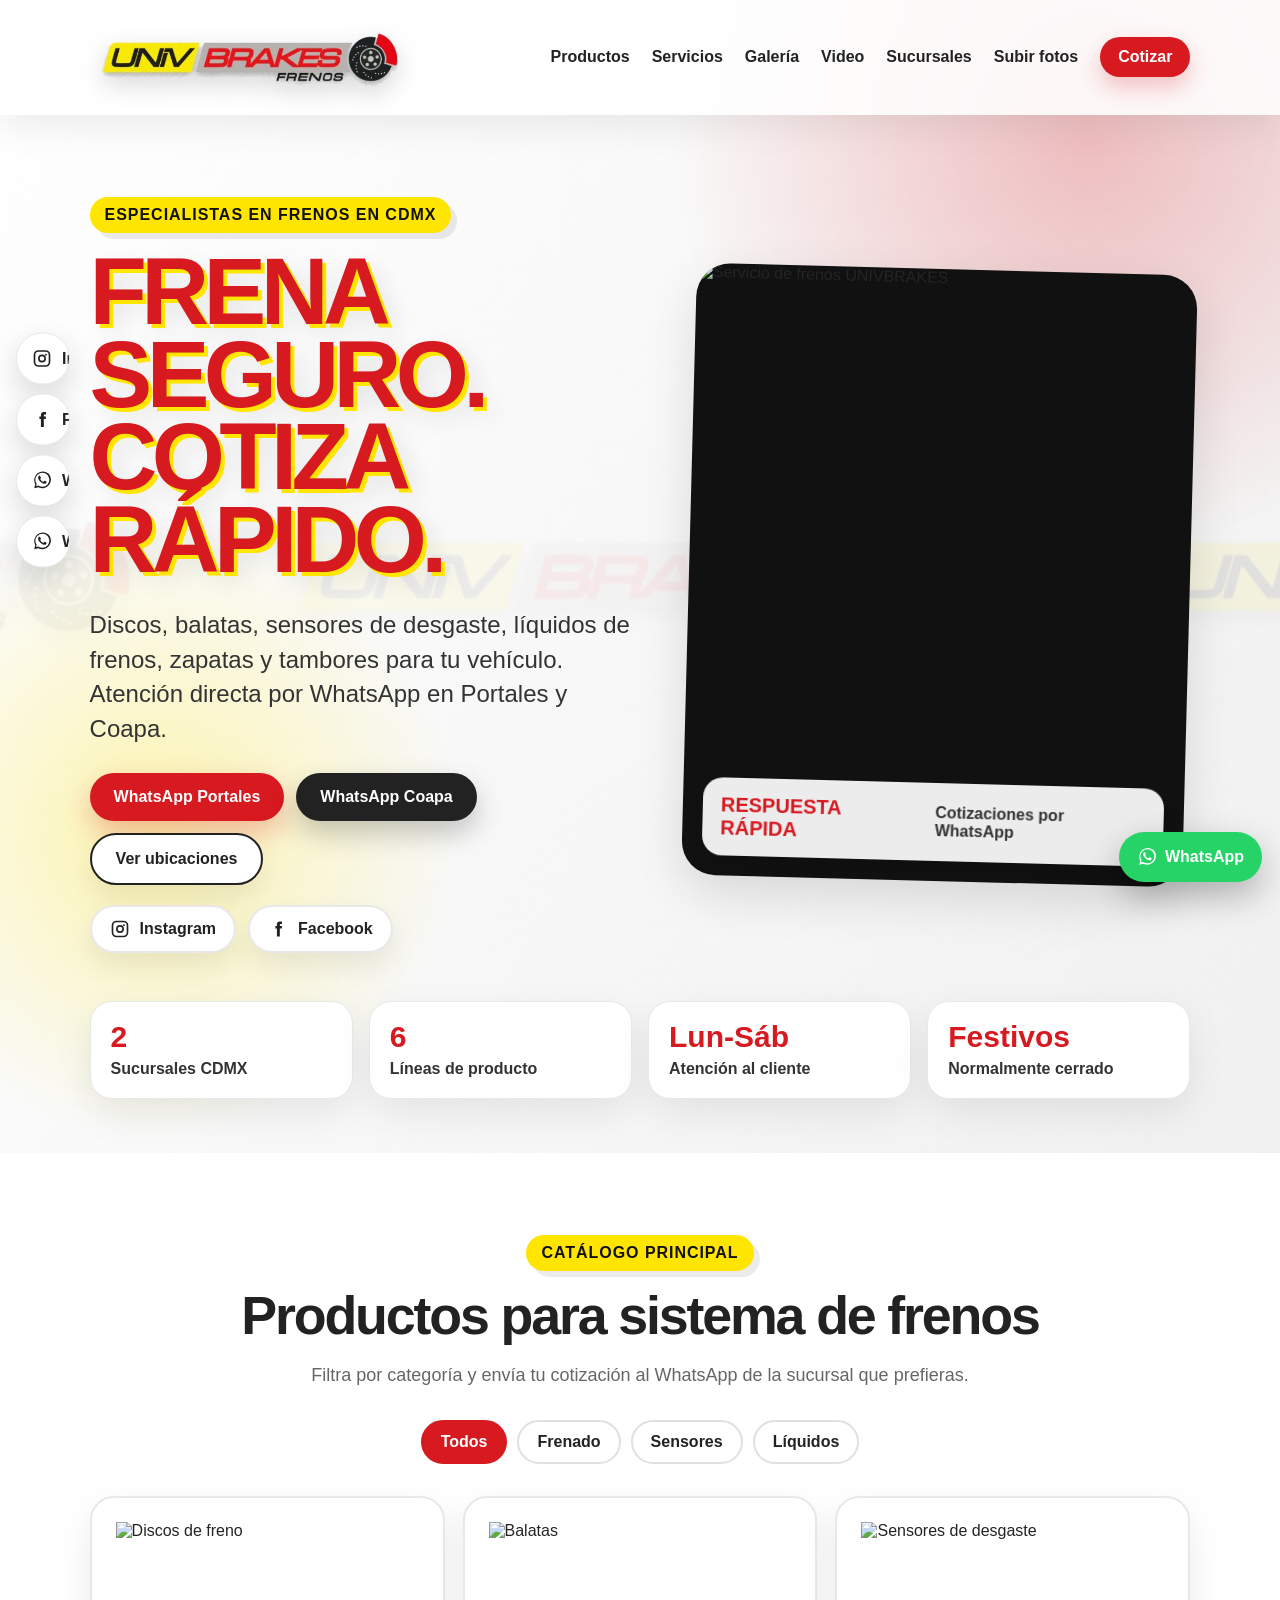
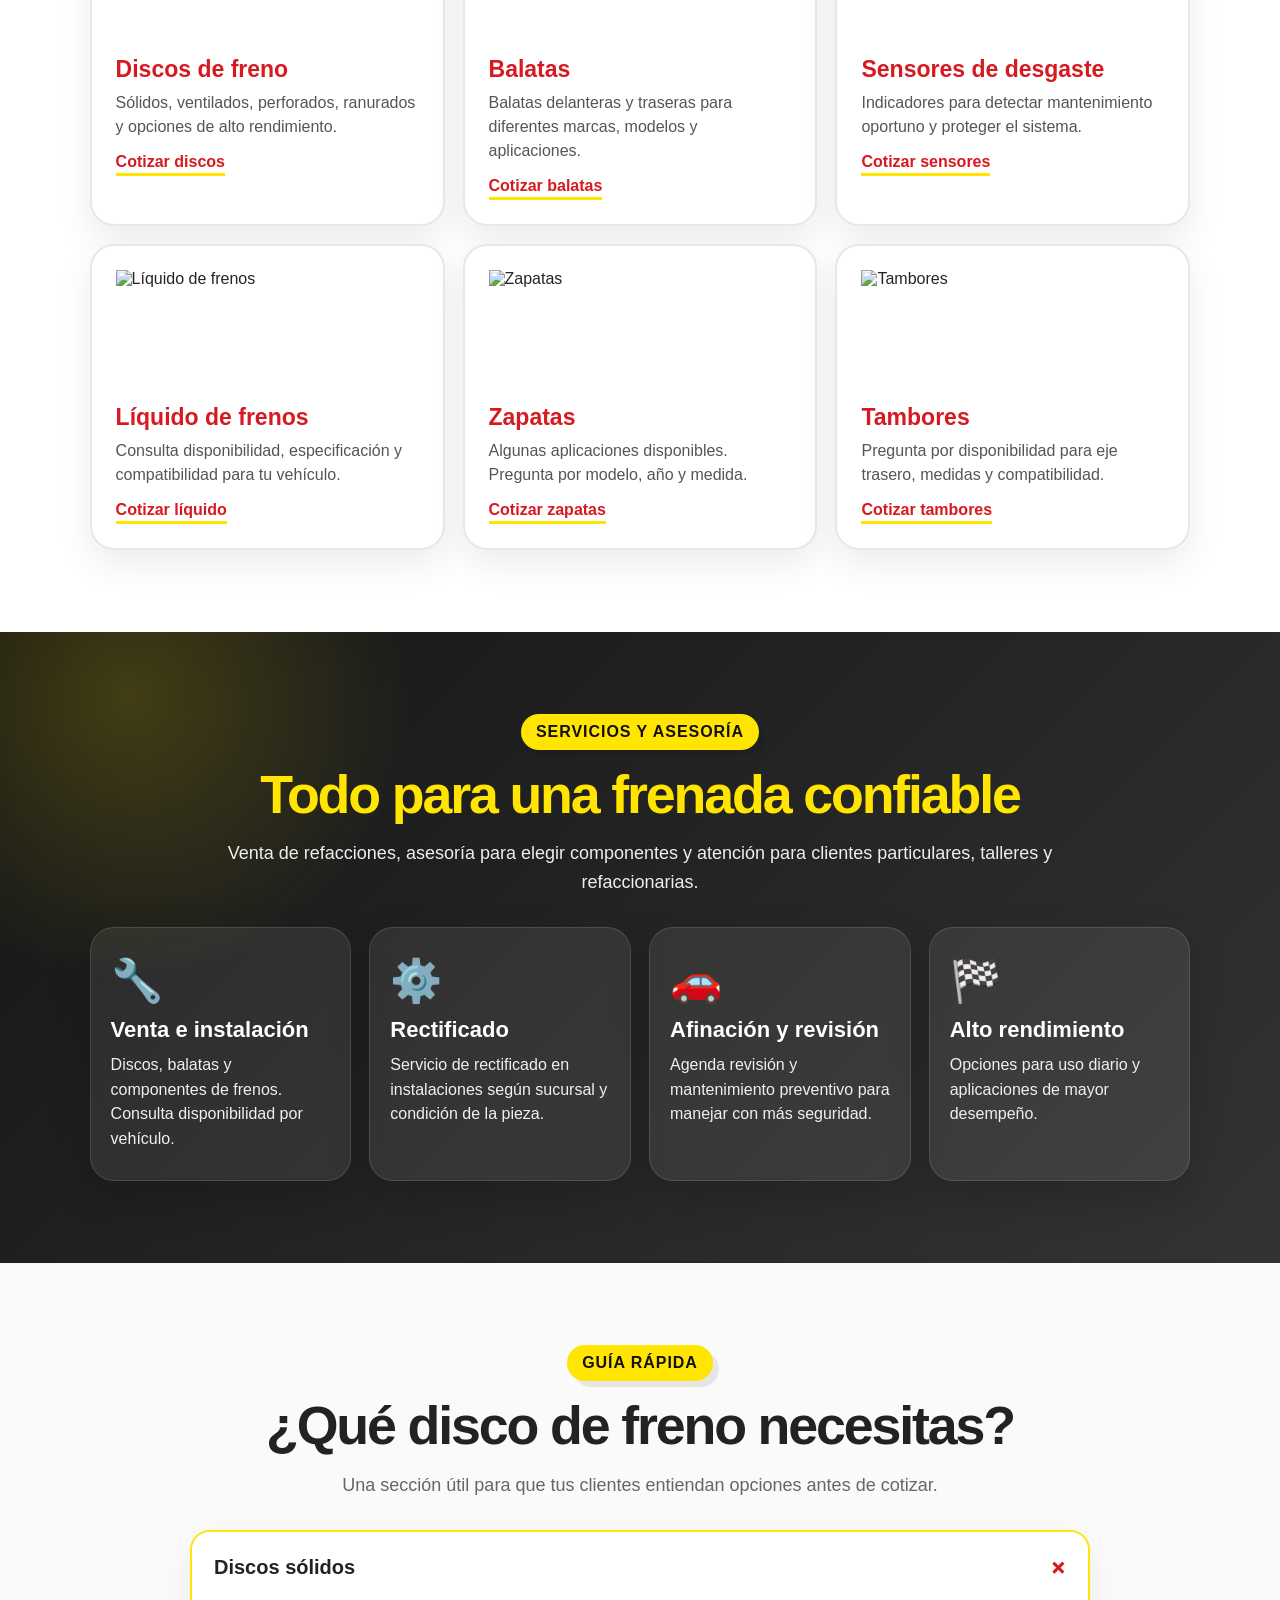
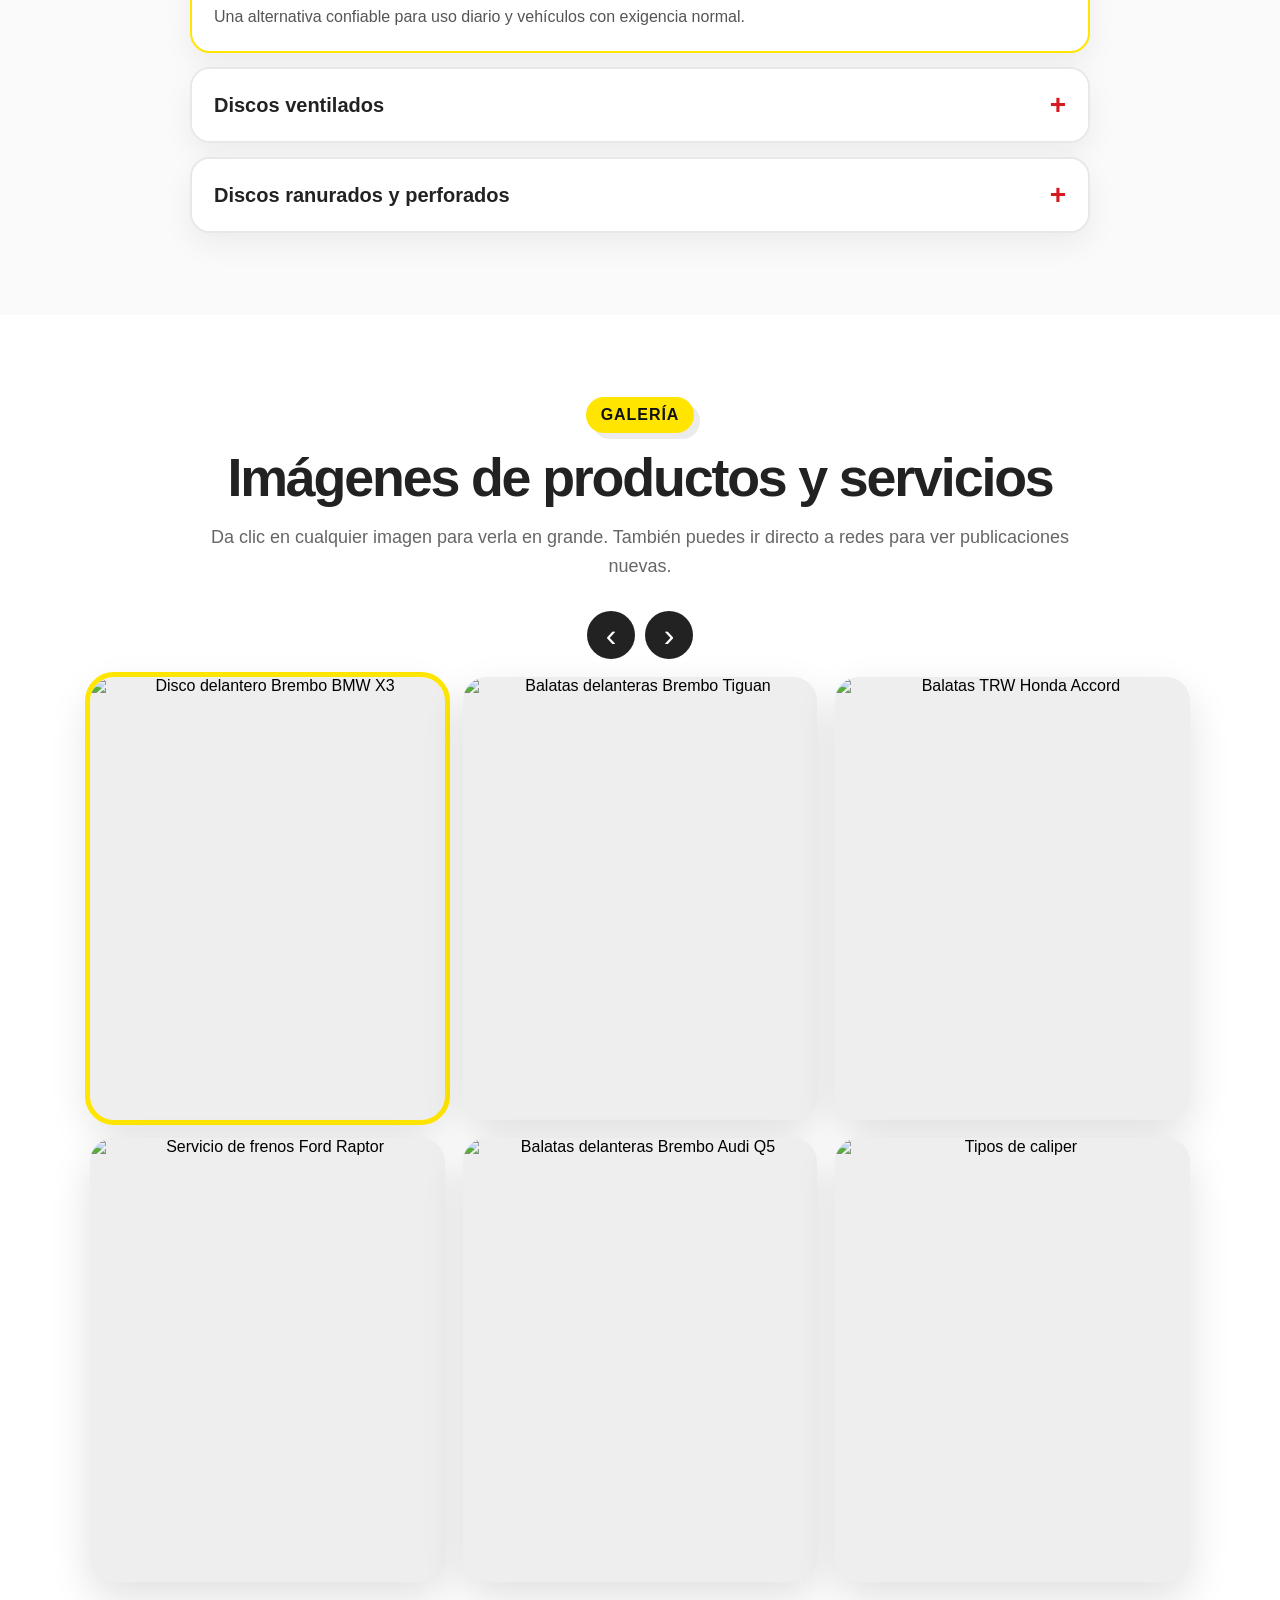
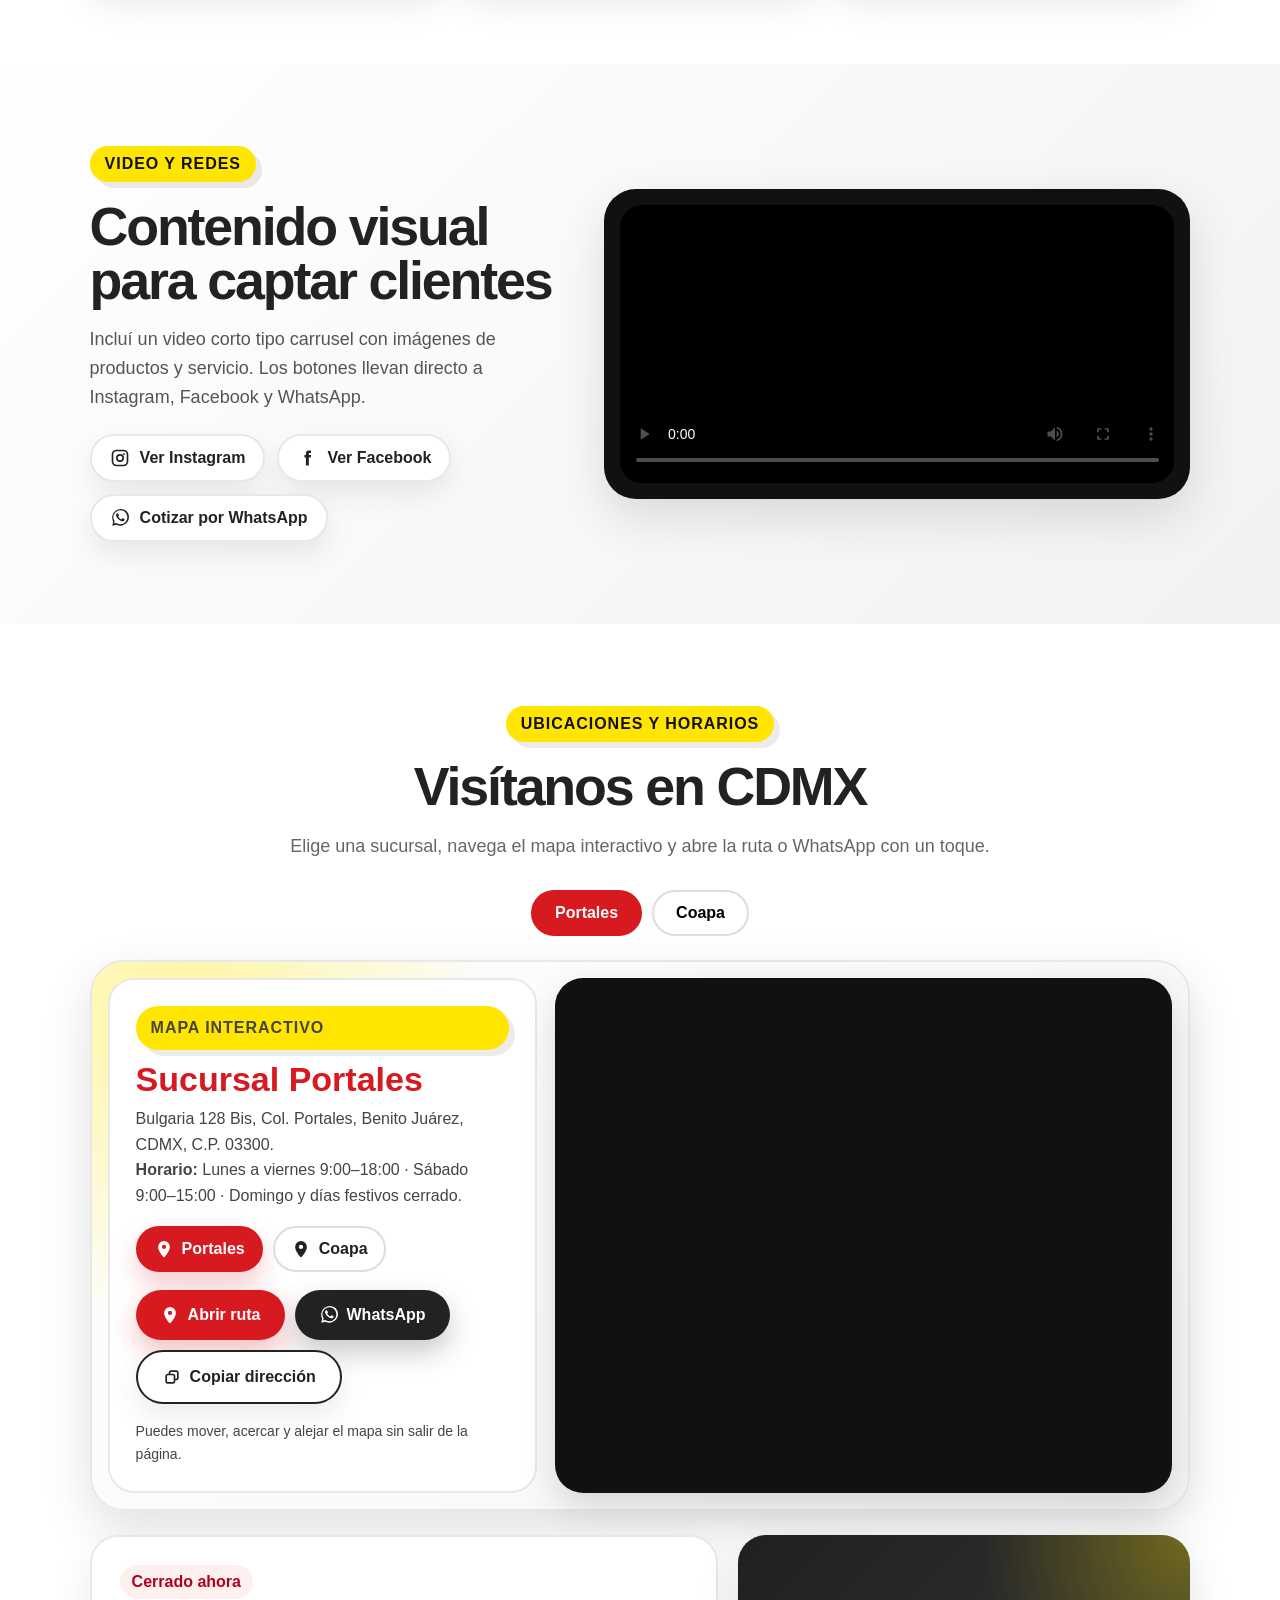
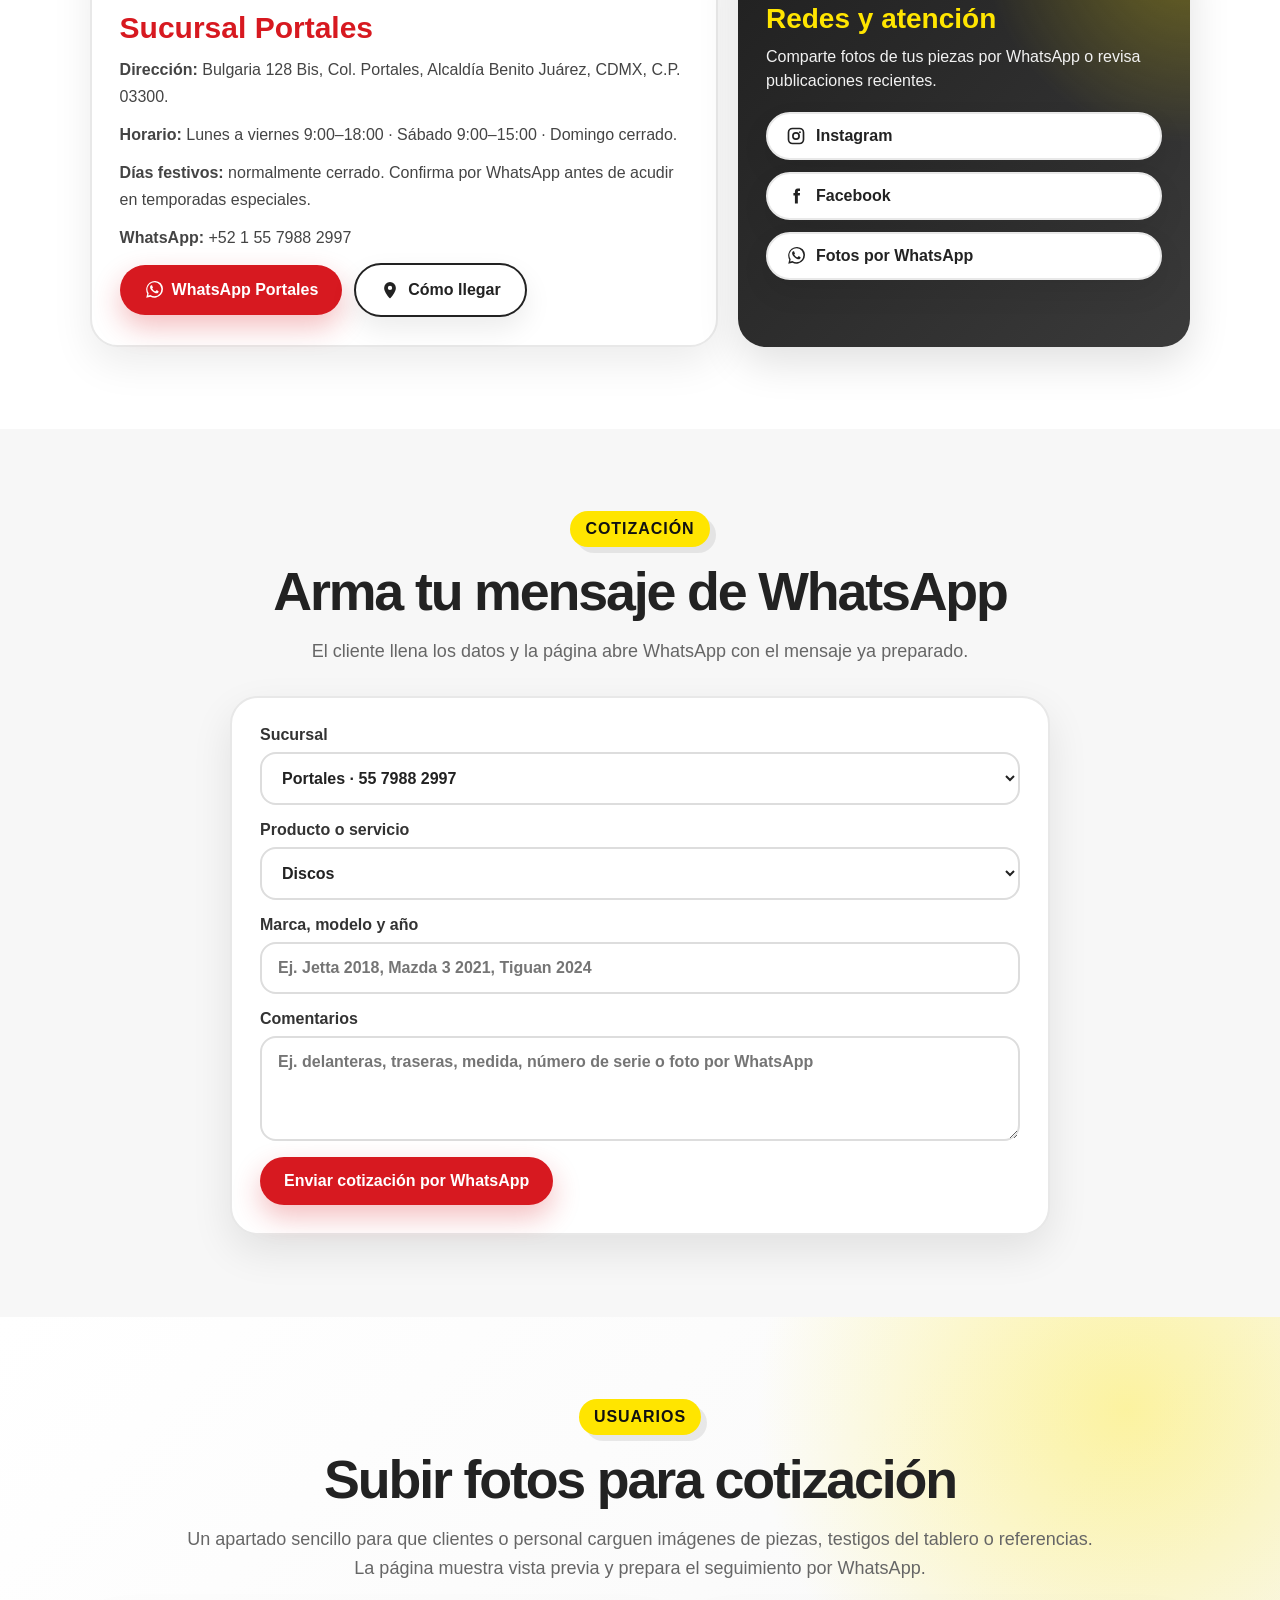
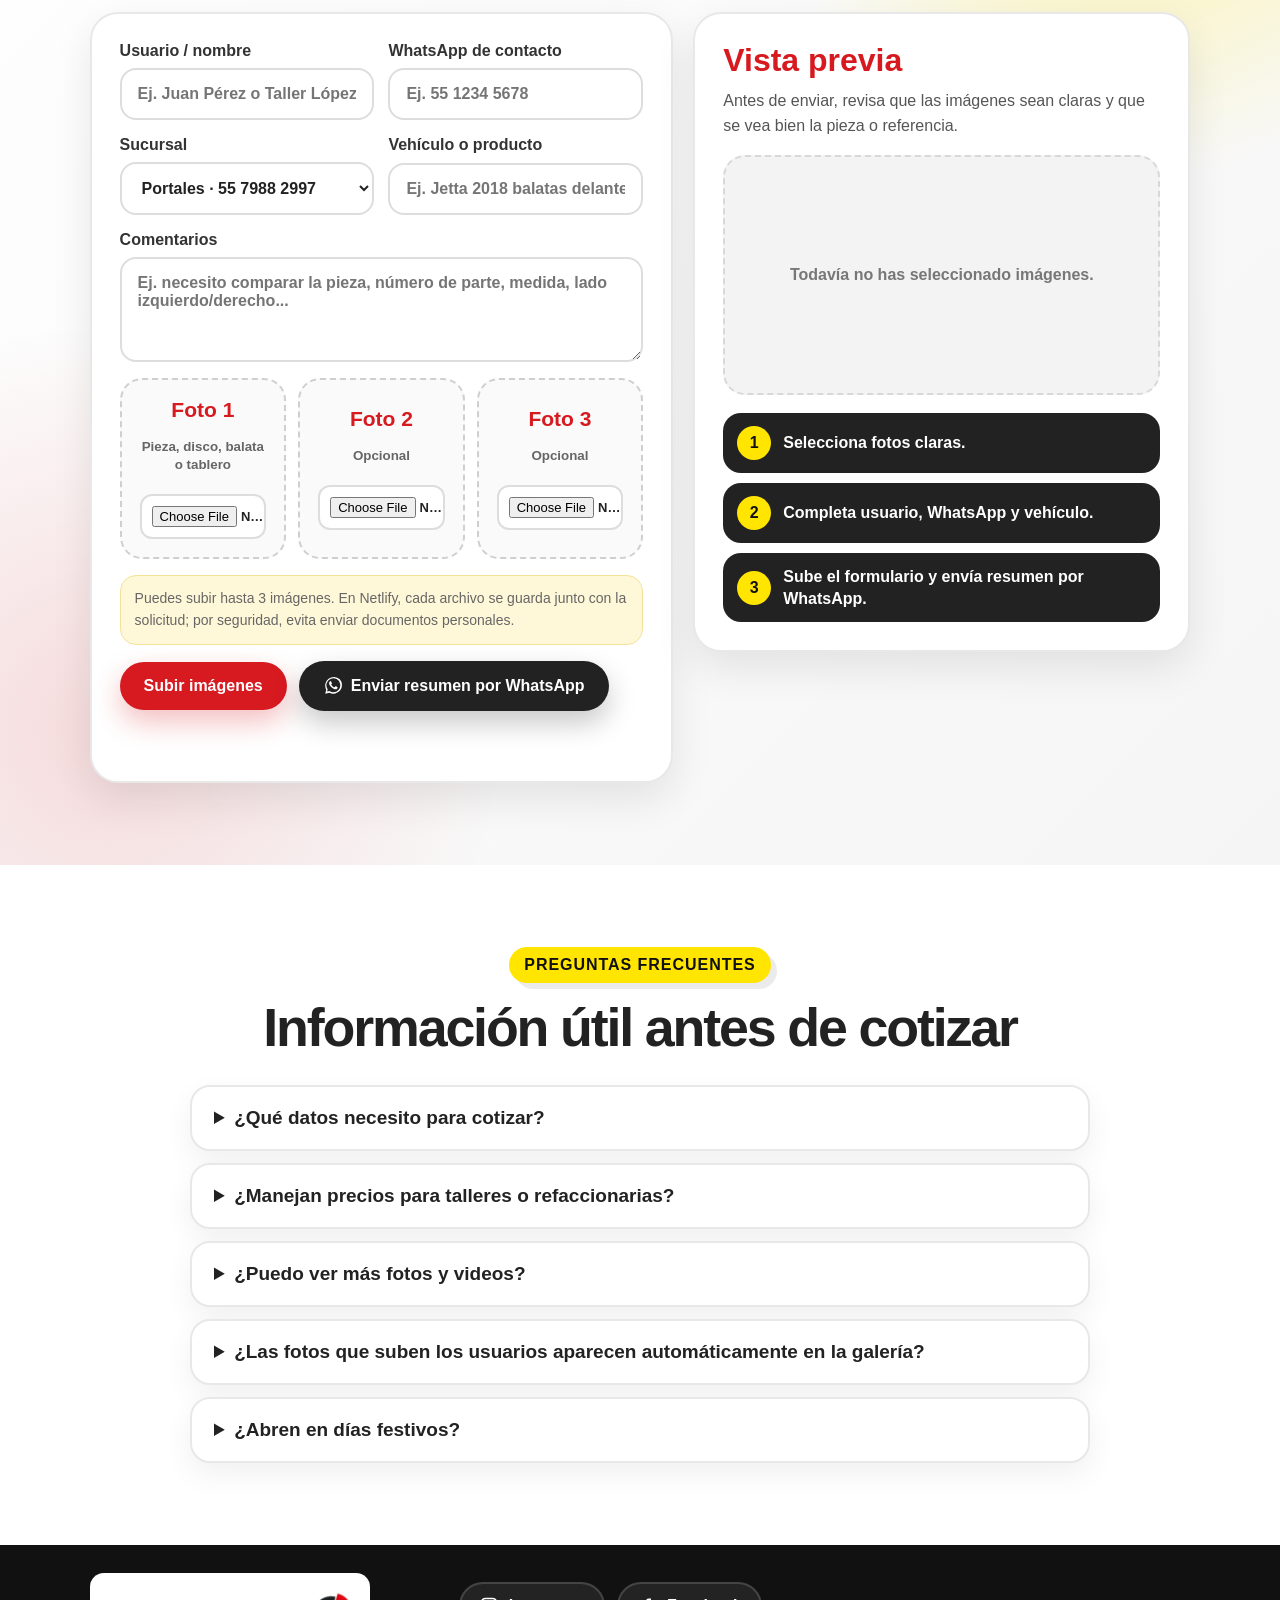
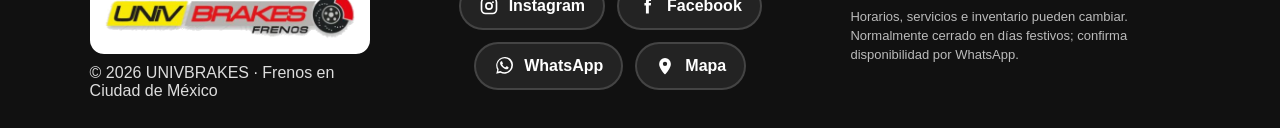
==== index.html @ dd599dba "Add files via upload" ====
<!DOCTYPE html>
<html lang="es">
<head>
  <meta charset="UTF-8" />
  <meta name="viewport" content="width=device-width, initial-scale=1.0" />
  <meta name="description" content="UNIVBRAKES Frenos en CDMX: discos, balatas, sensores de desgaste, líquido de frenos, zapatas, tambores, rectificado, cotizaciones por WhatsApp y carga de fotos para usuarios." />
  <meta name="theme-color" content="#d71920" />
  <title>UNIVBRAKES | Frenos, discos y balatas en CDMX</title>
  <link rel="stylesheet" href="styles.css" />
  <script type="application/ld+json">
  {
    "@context":"https://schema.org",
    "@type":"AutoPartsStore",
    "name":"UNIVBRAKES Frenos",
    "description":"Especialistas en discos, balatas, sensores de desgaste, líquidos de frenos, zapatas y tambores en Ciudad de México.",
    "areaServed":"Ciudad de México",
    "sameAs":[
      "https://www.instagram.com/univbrakes/",
      "https://www.facebook.com/univbrakes.frenos/"
    ],
    "department":[
      {
        "@type":"AutoPartsStore",
        "name":"UNIVBRAKES Portales",
        "telephone":"+52 55 7988 2997",
        "address":{"@type":"PostalAddress","streetAddress":"Bulgaria 128 Bis, Col. Portales","addressLocality":"Benito Juárez","addressRegion":"CDMX","postalCode":"03300","addressCountry":"MX"},
        "openingHours":["Mo-Fr 09:00-18:00","Sa 09:00-15:00"]
      },
      {
        "@type":"AutoPartsStore",
        "name":"UNIVBRAKES Coapa",
        "telephone":"+52 55 5493 4176",
        "address":{"@type":"PostalAddress","streetAddress":"Viaducto Tlalpan 3334, Coapa, Ejido Viejo de Santa Úrsula","addressLocality":"Ciudad de México","addressRegion":"CDMX","addressCountry":"MX"},
        "openingHours":["Mo-Fr 09:00-18:00","Sa 09:00-15:00"]
      }
    ]
  }
  </script>
</head>
<body>

  <svg class="svg-sprite" aria-hidden="true" focusable="false">
    <symbol id="icon-instagram" viewBox="0 0 24 24">
      <path d="M7.8 2h8.4A5.8 5.8 0 0 1 22 7.8v8.4A5.8 5.8 0 0 1 16.2 22H7.8A5.8 5.8 0 0 1 2 16.2V7.8A5.8 5.8 0 0 1 7.8 2Zm0 2A3.8 3.8 0 0 0 4 7.8v8.4A3.8 3.8 0 0 0 7.8 20h8.4a3.8 3.8 0 0 0 3.8-3.8V7.8A3.8 3.8 0 0 0 16.2 4H7.8Zm8.95 2.2a1.15 1.15 0 1 1 0 2.3 1.15 1.15 0 0 1 0-2.3ZM12 7.25A4.75 4.75 0 1 1 12 16.75 4.75 4.75 0 0 1 12 7.25Zm0 2A2.75 2.75 0 1 0 12 14.75 2.75 2.75 0 0 0 12 9.25Z" />
    </symbol>
    <symbol id="icon-facebook" viewBox="0 0 24 24">
      <path d="M14.2 8.35V6.9c0-.65.43-.8.73-.8h1.86V3.05L14.22 3C11.36 3 10.7 5.12 10.7 6.48v1.87H8.9v3.16h1.8V21h3.5v-9.49h2.35l.31-3.16H14.2Z" />
    </symbol>
    <symbol id="icon-whatsapp" viewBox="0 0 24 24">
      <path d="M20.1 3.9A10.35 10.35 0 0 0 3.9 16.37L2.7 21.2l4.95-1.16A10.35 10.35 0 0 0 20.1 3.9Zm-7.7 15.46a8.32 8.32 0 0 1-4.23-1.16l-.3-.18-2.94.69.7-2.86-.2-.31A8.35 8.35 0 1 1 12.4 19.36Zm4.58-6.23c-.25-.13-1.48-.73-1.71-.81-.23-.08-.4-.13-.56.13-.17.25-.64.81-.79.98-.15.17-.29.19-.54.06-.25-.12-1.06-.39-2.02-1.25-.75-.66-1.25-1.48-1.4-1.73-.15-.25-.02-.38.11-.51.12-.12.25-.29.38-.44.13-.15.17-.25.25-.42.08-.17.04-.31-.02-.44-.06-.12-.56-1.35-.77-1.85-.2-.49-.41-.42-.56-.43h-.48c-.17 0-.44.06-.67.31-.23.25-.88.86-.88 2.1 0 1.23.9 2.43 1.02 2.6.13.17 1.77 2.7 4.29 3.78.6.26 1.07.42 1.43.54.6.19 1.15.16 1.58.1.48-.07 1.48-.6 1.69-1.19.21-.58.21-1.08.15-1.19-.06-.11-.23-.17-.48-.3Z" />
    </symbol>
    <symbol id="icon-map" viewBox="0 0 24 24">
      <path d="M12 2.4a7.05 7.05 0 0 0-7.05 7.05c0 5.18 6.2 11.8 6.46 12.08a.82.82 0 0 0 1.18 0c.26-.28 6.46-6.9 6.46-12.08A7.05 7.05 0 0 0 12 2.4Zm0 9.65a2.6 2.6 0 1 1 0-5.2 2.6 2.6 0 0 1 0 5.2Z" />
    </symbol>
    <symbol id="icon-copy" viewBox="0 0 24 24">
      <path d="M8 7a3 3 0 0 1 3-3h6a3 3 0 0 1 3 3v6a3 3 0 0 1-3 3h-1v1a3 3 0 0 1-3 3H7a3 3 0 0 1-3-3v-6a3 3 0 0 1 3-3h1V7Zm2 1h3a3 3 0 0 1 3 3v3h1a1 1 0 0 0 1-1V7a1 1 0 0 0-1-1h-6a1 1 0 0 0-1 1v1Zm-3 2a1 1 0 0 0-1 1v6a1 1 0 0 0 1 1h6a1 1 0 0 0 1-1v-6a1 1 0 0 0-1-1H7Z" />
    </symbol>
  </svg>

  <aside class="social-dock" aria-label="Accesos rápidos a redes sociales">
    <a class="dock-link instagram" href="https://www.instagram.com/univbrakes/" target="_blank" rel="noopener noreferrer" aria-label="Abrir Instagram de UNIVBRAKES">
      <svg class="icon"><use href="#icon-instagram"></use></svg><span>Instagram</span>
    </a>
    <a class="dock-link facebook" href="https://www.facebook.com/univbrakes.frenos/" target="_blank" rel="noopener noreferrer" aria-label="Abrir Facebook de UNIVBRAKES">
      <svg class="icon"><use href="#icon-facebook"></use></svg><span>Facebook</span>
    </a>
    <a class="dock-link whatsapp" href="https://wa.me/5215579882997?text=Hola%20UNIVBRAKES%20Portales,%20quiero%20una%20cotizaci%C3%B3n" target="_blank" rel="noopener noreferrer" aria-label="Enviar WhatsApp a Portales">
      <svg class="icon"><use href="#icon-whatsapp"></use></svg><span>WA Portales</span>
    </a>
    <a class="dock-link whatsapp" href="https://wa.me/5215554934176?text=Hola%20UNIVBRAKES%20Coapa,%20quiero%20una%20cotizaci%C3%B3n" target="_blank" rel="noopener noreferrer" aria-label="Enviar WhatsApp a Coapa">
      <svg class="icon"><use href="#icon-whatsapp"></use></svg><span>WA Coapa</span>
    </a>
  </aside>

  <div class="floating-contact" aria-label="Contactos rápidos por WhatsApp">
    <button id="floatToggle" class="float-main" type="button"><svg class="icon"><use href="#icon-whatsapp"></use></svg><span>WhatsApp</span></button>
    <div class="float-options" id="floatOptions">
      <a href="https://wa.me/5215579882997?text=Hola%20UNIVBRAKES%20Portales,%20quiero%20una%20cotizaci%C3%B3n" target="_blank" rel="noopener noreferrer">Portales</a>
      <a href="https://wa.me/5215554934176?text=Hola%20UNIVBRAKES%20Coapa,%20quiero%20una%20cotizaci%C3%B3n" target="_blank" rel="noopener noreferrer">Coapa</a>
    </div>
  </div>

  <header class="site-header" id="inicio">
    <nav class="nav">
      <a class="brand" href="#inicio" aria-label="Ir al inicio"><img src="logo-nav.png" alt="Logo UNIVBRAKES Frenos" class="logo" /></a>
      <button class="menu-btn" aria-label="Abrir menú" aria-expanded="false">☰</button>
      <div class="nav-links">
        <a href="#productos">Productos</a>
        <a href="#servicios">Servicios</a>
        <a href="#galeria">Galería</a>
        <a href="#video">Video</a>
        <a href="#sucursales">Sucursales</a>
        <a href="#subir-fotos">Subir fotos</a>
        <a href="#cotizar" class="nav-cta">Cotizar</a>
      </div>
    </nav>

    <section class="hero reveal">
      <div class="hero-copy">
        <p class="tag">Especialistas en frenos en CDMX</p>
        <h1>Frena seguro. Cotiza rápido.</h1>
        <p class="hero-desc">Discos, balatas, sensores de desgaste, líquidos de frenos, zapatas y tambores para tu vehículo. Atención directa por WhatsApp en Portales y Coapa.</p>
        <div class="hero-actions">
          <a class="btn" href="https://wa.me/5215579882997?text=Hola%20UNIVBRAKES%20Portales,%20quiero%20cotizar%20refacciones%20de%20frenos" target="_blank" rel="noopener noreferrer">WhatsApp Portales</a>
          <a class="btn btn-dark" href="https://wa.me/5215554934176?text=Hola%20UNIVBRAKES%20Coapa,%20quiero%20cotizar%20refacciones%20de%20frenos" target="_blank" rel="noopener noreferrer">WhatsApp Coapa</a>
          <a class="btn btn-outline" href="#sucursales">Ver ubicaciones</a>
        </div>
        <div class="social-mini social-icons" aria-label="Redes sociales">
          <a class="social-icon instagram" href="https://www.instagram.com/univbrakes/" target="_blank" rel="noopener noreferrer" aria-label="Instagram UNIVBRAKES"><svg class="icon"><use href="#icon-instagram"></use></svg><span>Instagram</span></a>
          <a class="social-icon facebook" href="https://www.facebook.com/univbrakes.frenos/" target="_blank" rel="noopener noreferrer" aria-label="Facebook UNIVBRAKES"><svg class="icon"><use href="#icon-facebook"></use></svg><span>Facebook</span></a>
        </div>
      </div>

      <div class="hero-media" aria-label="Imagen principal UNIVBRAKES">
        <img src="img/servicio-raptor.webp" alt="Servicio de frenos UNIVBRAKES" />
        <div class="hero-badge">
          <strong>Respuesta rápida</strong>
          <span>Cotizaciones por WhatsApp</span>
        </div>
      </div>
    </section>

    <section class="quick-stats" aria-label="Datos rápidos">
      <article><strong>2</strong><span>Sucursales CDMX</span></article>
      <article><strong>6</strong><span>Líneas de producto</span></article>
      <article><strong>Lun-Sáb</strong><span>Atención al cliente</span></article>
      <article><strong>Festivos</strong><span>Normalmente cerrado</span></article>
    </section>
  </header>

  <main>
    <section class="section reveal" id="productos">
      <div class="section-head">
        <p class="eyebrow">Catálogo principal</p>
        <h2>Productos para sistema de frenos</h2>
        <p>Filtra por categoría y envía tu cotización al WhatsApp de la sucursal que prefieras.</p>
      </div>

      <div class="filters" role="list" aria-label="Filtros de productos">
        <button class="filter active" data-filter="todos" type="button">Todos</button>
        <button class="filter" data-filter="frenado" type="button">Frenado</button>
        <button class="filter" data-filter="sensores" type="button">Sensores</button>
        <button class="filter" data-filter="liquidos" type="button">Líquidos</button>
      </div>

      <div class="grid product-grid">
        <article data-category="frenado" data-product="Discos de freno">
          <img src="img/discos.svg" alt="Discos de freno" />
          <h3>Discos de freno</h3>
          <p>Sólidos, ventilados, perforados, ranurados y opciones de alto rendimiento.</p>
          <button class="link-btn quote-product" type="button">Cotizar discos</button>
        </article>
        <article data-category="frenado" data-product="Balatas">
          <img src="img/balatas.svg" alt="Balatas" />
          <h3>Balatas</h3>
          <p>Balatas delanteras y traseras para diferentes marcas, modelos y aplicaciones.</p>
          <button class="link-btn quote-product" type="button">Cotizar balatas</button>
        </article>
        <article data-category="sensores" data-product="Sensores de desgaste">
          <img src="img/sensores.svg" alt="Sensores de desgaste" />
          <h3>Sensores de desgaste</h3>
          <p>Indicadores para detectar mantenimiento oportuno y proteger el sistema.</p>
          <button class="link-btn quote-product" type="button">Cotizar sensores</button>
        </article>
        <article data-category="liquidos" data-product="Líquido de frenos">
          <img src="img/liquido.svg" alt="Líquido de frenos" />
          <h3>Líquido de frenos</h3>
          <p>Consulta disponibilidad, especificación y compatibilidad para tu vehículo.</p>
          <button class="link-btn quote-product" type="button">Cotizar líquido</button>
        </article>
        <article data-category="frenado" data-product="Zapatas">
          <img src="img/zapatas.svg" alt="Zapatas" />
          <h3>Zapatas</h3>
          <p>Algunas aplicaciones disponibles. Pregunta por modelo, año y medida.</p>
          <button class="link-btn quote-product" type="button">Cotizar zapatas</button>
        </article>
        <article data-category="frenado" data-product="Tambores">
          <img src="img/tambores.svg" alt="Tambores" />
          <h3>Tambores</h3>
          <p>Pregunta por disponibilidad para eje trasero, medidas y compatibilidad.</p>
          <button class="link-btn quote-product" type="button">Cotizar tambores</button>
        </article>
      </div>
    </section>

    <section class="section dark reveal" id="servicios">
      <div class="section-head">
        <p class="eyebrow yellow">Servicios y asesoría</p>
        <h2>Todo para una frenada confiable</h2>
        <p>Venta de refacciones, asesoría para elegir componentes y atención para clientes particulares, talleres y refaccionarias.</p>
      </div>
      <div class="service-grid">
        <article>
          <span>🔧</span>
          <h3>Venta e instalación</h3>
          <p>Discos, balatas y componentes de frenos. Consulta disponibilidad por vehículo.</p>
        </article>
        <article>
          <span>⚙️</span>
          <h3>Rectificado</h3>
          <p>Servicio de rectificado en instalaciones según sucursal y condición de la pieza.</p>
        </article>
        <article>
          <span>🚗</span>
          <h3>Afinación y revisión</h3>
          <p>Agenda revisión y mantenimiento preventivo para manejar con más seguridad.</p>
        </article>
        <article>
          <span>🏁</span>
          <h3>Alto rendimiento</h3>
          <p>Opciones para uso diario y aplicaciones de mayor desempeño.</p>
        </article>
      </div>
    </section>

    <section class="section guide reveal">
      <div class="section-head">
        <p class="eyebrow">Guía rápida</p>
        <h2>¿Qué disco de freno necesitas?</h2>
        <p>Una sección útil para que tus clientes entiendan opciones antes de cotizar.</p>
      </div>
      <div class="accordion" id="accordion">
        <article class="accordion-item open">
          <button type="button"><span>Discos sólidos</span><strong>+</strong></button>
          <p>Una alternativa confiable para uso diario y vehículos con exigencia normal.</p>
        </article>
        <article class="accordion-item">
          <button type="button"><span>Discos ventilados</span><strong>+</strong></button>
          <p>Ayudan a disipar mejor el calor, recomendables cuando el vehículo requiere mejor enfriamiento.</p>
        </article>
        <article class="accordion-item">
          <button type="button"><span>Discos ranurados y perforados</span><strong>+</strong></button>
          <p>Diseñados para mejorar desempeño, sensación de frenado y manejo deportivo según aplicación.</p>
        </article>
      </div>
    </section>

    <section class="section reveal" id="galeria">
      <div class="section-head">
        <p class="eyebrow">Galería</p>
        <h2>Imágenes de productos y servicios</h2>
        <p>Da clic en cualquier imagen para verla en grande. También puedes ir directo a redes para ver publicaciones nuevas.</p>
      </div>

      <div class="gallery-toolbar">
        <button class="gallery-control" id="prevImage" type="button" aria-label="Imagen anterior">‹</button>
        <button class="gallery-control" id="nextImage" type="button" aria-label="Imagen siguiente">›</button>
      </div>
      <div class="gallery" id="gallery">
        <button class="gallery-item active" type="button"><img src="img/disco-brembo-bmw.webp" alt="Disco delantero Brembo BMW X3" /></button>
        <button class="gallery-item" type="button"><img src="img/brembo-balatas-tiguan.webp" alt="Balatas delanteras Brembo Tiguan" /></button>
        <button class="gallery-item" type="button"><img src="img/trw-balatas-honda.webp" alt="Balatas TRW Honda Accord" /></button>
        <button class="gallery-item" type="button"><img src="img/servicio-raptor.webp" alt="Servicio de frenos Ford Raptor" /></button>
        <button class="gallery-item" type="button"><img src="img/brembo-balatas-audi.webp" alt="Balatas delanteras Brembo Audi Q5" /></button>
        <button class="gallery-item" type="button"><img src="img/tipos-caliper.webp" alt="Tipos de caliper" /></button>
      </div>
    </section>

    <section class="section media reveal" id="video">
      <div class="media-copy">
        <p class="eyebrow">Video y redes</p>
        <h2>Contenido visual para captar clientes</h2>
        <p>Incluí un video corto tipo carrusel con imágenes de productos y servicio. Los botones llevan directo a Instagram, Facebook y WhatsApp.</p>
        <div class="social-actions social-icons">
          <a class="social-icon instagram" href="https://www.instagram.com/univbrakes/" target="_blank" rel="noopener noreferrer"><svg class="icon"><use href="#icon-instagram"></use></svg><span>Ver Instagram</span></a>
          <a class="social-icon facebook" href="https://www.facebook.com/univbrakes.frenos/" target="_blank" rel="noopener noreferrer"><svg class="icon"><use href="#icon-facebook"></use></svg><span>Ver Facebook</span></a>
          <a class="social-icon whatsapp" href="https://wa.me/5215579882997?text=Hola%20UNIVBRAKES,%20vi%20su%20p%C3%A1gina%20y%20quiero%20cotizar" target="_blank" rel="noopener noreferrer"><svg class="icon"><use href="#icon-whatsapp"></use></svg><span>Cotizar por WhatsApp</span></a>
        </div>
      </div>
      <div class="video-frame">
        <video controls playsinline preload="metadata" poster="img/servicio-raptor.webp">
          <source src="media/univbrakes-showcase.mp4" type="video/mp4" />
          Tu navegador no soporta video HTML5.
        </video>
      </div>
    </section>

    <section class="section locations reveal" id="sucursales">
      <div class="section-head">
        <p class="eyebrow">Ubicaciones y horarios</p>
        <h2>Visítanos en CDMX</h2>
        <p>Elige una sucursal, navega el mapa interactivo y abre la ruta o WhatsApp con un toque.</p>
      </div>

      <div class="branch-switch" role="tablist" aria-label="Sucursales">
        <button class="branch-tab active" data-branch="portales" type="button" role="tab" aria-selected="true">Portales</button>
        <button class="branch-tab" data-branch="coapa" type="button" role="tab" aria-selected="false">Coapa</button>
      </div>

      <div class="map-card" aria-label="Mapa interactivo de sucursales UNIVBRAKES">
        <div class="map-info">
          <p class="eyebrow map-eyebrow">Mapa interactivo</p>
          <h3 id="mapBranchTitle">Sucursal Portales</h3>
          <p id="mapBranchAddress">Bulgaria 128 Bis, Col. Portales, Benito Juárez, CDMX, C.P. 03300.</p>
          <p id="mapBranchHours"><strong>Horario:</strong> Lunes a viernes 9:00–18:00 · Sábado 9:00–15:00 · Domingo y días festivos cerrado.</p>
          <div class="map-options" aria-label="Cambiar sucursal en el mapa">
            <button class="map-option active" data-branch="portales" type="button"><svg class="icon"><use href="#icon-map"></use></svg>Portales</button>
            <button class="map-option" data-branch="coapa" type="button"><svg class="icon"><use href="#icon-map"></use></svg>Coapa</button>
          </div>
          <div class="map-cta">
            <a id="mapRouteBtn" class="btn" href="https://www.google.com/maps/search/?api=1&query=Bulgaria%20128%20Bis%20Portales%20Benito%20Ju%C3%A1rez%20CDMX" target="_blank" rel="noopener noreferrer"><svg class="icon"><use href="#icon-map"></use></svg>Abrir ruta</a>
            <a id="mapWhatsappBtn" class="btn btn-dark" href="https://wa.me/5215579882997?text=Hola%20UNIVBRAKES%20Portales,%20quiero%20cotizar" target="_blank" rel="noopener noreferrer"><svg class="icon"><use href="#icon-whatsapp"></use></svg>WhatsApp</a>
            <button id="copyMapAddress" class="btn btn-outline" type="button"><svg class="icon"><use href="#icon-copy"></use></svg>Copiar dirección</button>
          </div>
          <p class="map-note">Puedes mover, acercar y alejar el mapa sin salir de la página.</p>
        </div>
        <div class="mini-map-wrap">
          <iframe id="miniMapFrame" title="Mapa interactivo UNIVBRAKES Portales" loading="lazy" src="https://www.google.com/maps?q=Bulgaria%20128%20Bis%20Portales%20Benito%20Ju%C3%A1rez%20CDMX&output=embed"></iframe>
        </div>
      </div>

      <div class="branch-panels">
        <article class="branch-panel active" id="branch-portales" data-branch="portales">
          <div class="branch-info">
            <span class="status-badge" data-status>Calculando horario...</span>
            <h3>Sucursal Portales</h3>
            <p><strong>Dirección:</strong> Bulgaria 128 Bis, Col. Portales, Alcaldía Benito Juárez, CDMX, C.P. 03300.</p>
            <p><strong>Horario:</strong> Lunes a viernes 9:00–18:00 · Sábado 9:00–15:00 · Domingo cerrado.</p>
            <p><strong>Días festivos:</strong> normalmente cerrado. Confirma por WhatsApp antes de acudir en temporadas especiales.</p>
            <p><strong>WhatsApp:</strong> +52 1 55 7988 2997</p>
            <div class="branch-actions">
              <a class="btn" href="https://wa.me/5215579882997?text=Hola%20UNIVBRAKES%20Portales,%20quiero%20cotizar" target="_blank" rel="noopener noreferrer"><svg class="icon"><use href="#icon-whatsapp"></use></svg>WhatsApp Portales</a>
              <a class="btn btn-outline" href="https://www.google.com/maps/search/?api=1&query=Bulgaria%20128%20Bis%20Portales%20Benito%20Ju%C3%A1rez%20CDMX" target="_blank" rel="noopener noreferrer"><svg class="icon"><use href="#icon-map"></use></svg>Cómo llegar</a>
            </div>
          </div>
          <div class="branch-side-card">
            <h4>Redes y atención</h4>
            <p>Comparte fotos de tus piezas por WhatsApp o revisa publicaciones recientes.</p>
            <div class="branch-social-grid social-icons">
              <a class="social-icon instagram" href="https://www.instagram.com/univbrakes/" target="_blank" rel="noopener noreferrer"><svg class="icon"><use href="#icon-instagram"></use></svg><span>Instagram</span></a>
              <a class="social-icon facebook" href="https://www.facebook.com/univbrakes.frenos/" target="_blank" rel="noopener noreferrer"><svg class="icon"><use href="#icon-facebook"></use></svg><span>Facebook</span></a>
              <a class="social-icon whatsapp" href="https://wa.me/5215579882997?text=Hola%20UNIVBRAKES%20Portales,%20quiero%20mandar%20fotos%20para%20cotizar" target="_blank" rel="noopener noreferrer"><svg class="icon"><use href="#icon-whatsapp"></use></svg><span>Fotos por WhatsApp</span></a>
            </div>
          </div>
        </article>

        <article class="branch-panel" id="branch-coapa" data-branch="coapa">
          <div class="branch-info">
            <span class="status-badge" data-status>Calculando horario...</span>
            <h3>Sucursal Coapa</h3>
            <p><strong>Dirección:</strong> Viaducto Tlalpan 3334, Coapa, Ejido Viejo de Santa Úrsula, CDMX.</p>
            <p><strong>Horario:</strong> Lunes a viernes 9:00–18:00 · Sábado 9:00–15:00 · Domingo cerrado.</p>
            <p><strong>Días festivos:</strong> normalmente cerrado. Confirma por WhatsApp antes de acudir en temporadas especiales.</p>
            <p><strong>WhatsApp:</strong> +52 1 55 5493 4176</p>
            <div class="branch-actions">
              <a class="btn" href="https://wa.me/5215554934176?text=Hola%20UNIVBRAKES%20Coapa,%20quiero%20cotizar" target="_blank" rel="noopener noreferrer"><svg class="icon"><use href="#icon-whatsapp"></use></svg>WhatsApp Coapa</a>
              <a class="btn btn-outline" href="https://www.google.com/maps/search/?api=1&query=Viaducto%20Tlalpan%203334%20Coapa%20Ejido%20Viejo%20de%20Santa%20%C3%9Arsula%20CDMX" target="_blank" rel="noopener noreferrer"><svg class="icon"><use href="#icon-map"></use></svg>Cómo llegar</a>
            </div>
          </div>
          <div class="branch-side-card">
            <h4>Redes y atención</h4>
            <p>También puedes cotizar directo con la sucursal Coapa y seguir las novedades.</p>
            <div class="branch-social-grid social-icons">
              <a class="social-icon instagram" href="https://www.instagram.com/univbrakes/" target="_blank" rel="noopener noreferrer"><svg class="icon"><use href="#icon-instagram"></use></svg><span>Instagram</span></a>
              <a class="social-icon facebook" href="https://www.facebook.com/univbrakes.frenos/" target="_blank" rel="noopener noreferrer"><svg class="icon"><use href="#icon-facebook"></use></svg><span>Facebook</span></a>
              <a class="social-icon whatsapp" href="https://wa.me/5215554934176?text=Hola%20UNIVBRAKES%20Coapa,%20quiero%20mandar%20fotos%20para%20cotizar" target="_blank" rel="noopener noreferrer"><svg class="icon"><use href="#icon-whatsapp"></use></svg><span>Fotos por WhatsApp</span></a>
            </div>
          </div>
        </article>
      </div>
      <div class="copy-toast" id="copyToast" role="status" aria-live="polite">Dirección copiada</div>
    </section>

    <section class="section quote reveal" id="cotizar">
      <div class="section-head">
        <p class="eyebrow">Cotización</p>
        <h2>Arma tu mensaje de WhatsApp</h2>
        <p>El cliente llena los datos y la página abre WhatsApp con el mensaje ya preparado.</p>
      </div>
      <form class="quote-box" id="quoteForm">
        <label>
          Sucursal
          <select id="branch" required>
            <option value="5215579882997">Portales · 55 7988 2997</option>
            <option value="5215554934176">Coapa · 55 5493 4176</option>
          </select>
        </label>
        <label>
          Producto o servicio
          <select id="part" required>
            <option>Discos</option>
            <option>Balatas</option>
            <option>Sensores de desgaste</option>
            <option>Líquido de frenos</option>
            <option>Zapatas</option>
            <option>Tambores</option>
            <option>Rectificado</option>
            <option>Afinación / revisión</option>
          </select>
        </label>
        <label>
          Marca, modelo y año
          <input id="car" type="text" placeholder="Ej. Jetta 2018, Mazda 3 2021, Tiguan 2024" required />
        </label>
        <label>
          Comentarios
          <textarea id="notes" placeholder="Ej. delanteras, traseras, medida, número de serie o foto por WhatsApp"></textarea>
        </label>
        <button class="btn" type="submit">Enviar cotización por WhatsApp</button>
      </form>
    </section>

    <section class="section upload-section reveal" id="subir-fotos">
      <div class="section-head">
        <p class="eyebrow">Usuarios</p>
        <h2>Subir fotos para cotización</h2>
        <p>Un apartado sencillo para que clientes o personal carguen imágenes de piezas, testigos del tablero o referencias. La página muestra vista previa y prepara el seguimiento por WhatsApp.</p>
      </div>

      <div class="upload-layout">
        <form class="upload-box" id="uploadForm" name="subir-imagenes" method="POST" data-netlify="true" data-netlify-honeypot="bot-field" enctype="multipart/form-data">
          <input type="hidden" name="form-name" value="subir-imagenes" />
          <p class="hidden-field">
            <label>No llenar: <input name="bot-field" /></label>
          </p>
          <div class="upload-user-grid">
            <label>
              Usuario / nombre
              <input id="uploadUser" name="usuario" type="text" placeholder="Ej. Juan Pérez o Taller López" required />
            </label>
            <label>
              WhatsApp de contacto
              <input id="uploadPhone" name="whatsapp" type="tel" placeholder="Ej. 55 1234 5678" required />
            </label>
          </div>
          <div class="upload-user-grid">
            <label>
              Sucursal
              <select id="uploadBranch" name="sucursal" required>
                <option value="5215579882997" data-name="Portales">Portales · 55 7988 2997</option>
                <option value="5215554934176" data-name="Coapa">Coapa · 55 5493 4176</option>
              </select>
            </label>
            <label>
              Vehículo o producto
              <input id="uploadVehicle" name="vehiculo_producto" type="text" placeholder="Ej. Jetta 2018 balatas delanteras" required />
            </label>
          </div>
          <label>
            Comentarios
            <textarea id="uploadNotes" name="comentarios" placeholder="Ej. necesito comparar la pieza, número de parte, medida, lado izquierdo/derecho..."></textarea>
          </label>

          <div class="upload-files-grid" aria-label="Campos para subir imágenes">
            <label class="file-drop">
              <span>Foto 1</span>
              <small>Pieza, disco, balata o tablero</small>
              <input name="foto_1" type="file" accept="image/*" data-file-input />
            </label>
            <label class="file-drop">
              <span>Foto 2</span>
              <small>Opcional</small>
              <input name="foto_2" type="file" accept="image/*" data-file-input />
            </label>
            <label class="file-drop">
              <span>Foto 3</span>
              <small>Opcional</small>
              <input name="foto_3" type="file" accept="image/*" data-file-input />
            </label>
          </div>

          <p class="upload-note">Puedes subir hasta 3 imágenes. En Netlify, cada archivo se guarda junto con la solicitud; por seguridad, evita enviar documentos personales.</p>
          <div class="upload-actions">
            <button class="btn" type="submit">Subir imágenes</button>
            <button class="btn btn-dark" id="uploadWhatsapp" type="button"><svg class="icon"><use href="#icon-whatsapp"></use></svg>Enviar resumen por WhatsApp</button>
          </div>
          <p class="upload-result" id="uploadResult" role="status" aria-live="polite"></p>
        </form>

        <aside class="upload-preview-panel">
          <h3>Vista previa</h3>
          <p>Antes de enviar, revisa que las imágenes sean claras y que se vea bien la pieza o referencia.</p>
          <div class="upload-preview" id="uploadPreview">
            <p class="empty-state">Todavía no has seleccionado imágenes.</p>
          </div>
          <div class="upload-steps">
            <article><strong>1</strong><span>Selecciona fotos claras.</span></article>
            <article><strong>2</strong><span>Completa usuario, WhatsApp y vehículo.</span></article>
            <article><strong>3</strong><span>Sube el formulario y envía resumen por WhatsApp.</span></article>
          </div>
        </aside>
      </div>
    </section>

    <section class="section faq reveal">
      <div class="section-head">
        <p class="eyebrow">Preguntas frecuentes</p>
        <h2>Información útil antes de cotizar</h2>
      </div>
      <div class="faq-list">
        <details>
          <summary>¿Qué datos necesito para cotizar?</summary>
          <p>Marca, modelo, año, versión y si necesitas piezas delanteras o traseras. Si tienes foto de la pieza o número de parte, mándala por WhatsApp.</p>
        </details>
        <details>
          <summary>¿Manejan precios para talleres o refaccionarias?</summary>
          <p>Sí. Puedes solicitar atención y precios especiales indicando que eres taller o refaccionaria.</p>
        </details>
        <details>
          <summary>¿Puedo ver más fotos y videos?</summary>
          <p>Sí. Entra a Instagram o Facebook desde los botones de la página para ver publicaciones recientes.</p>
        </details>
        <details>
          <summary>¿Las fotos que suben los usuarios aparecen automáticamente en la galería?</summary>
          <p>No de forma pública automática en esta versión sencilla. Las fotos se reciben como solicitud para cotización y se previsualizan antes de enviarlas. Para publicarlas automáticamente en la galería se necesita conectar una base de datos y un sistema de usuarios con contraseña.</p>
        </details>
        <details>
          <summary>¿Abren en días festivos?</summary>
          <p>Normalmente no se abre en días festivos. Confirma por WhatsApp antes de acudir si es puente, día feriado o temporada especial.</p>
        </details>
      </div>
    </section>
  </main>

  <div class="modal" id="modal" aria-hidden="true" role="dialog" aria-label="Imagen ampliada">
    <button class="modal-close" type="button" aria-label="Cerrar imagen">×</button>
    <img alt="Imagen ampliada" />
  </div>

  <footer>
    <div>
      <img src="logo-nav.png" alt="UNIVBRAKES" />
      <p>© 2026 UNIVBRAKES · Frenos en Ciudad de México</p>
    </div>
    <div class="footer-links footer-social social-icons" aria-label="Redes sociales y contacto">
      <a class="social-icon instagram" href="https://www.instagram.com/univbrakes/" target="_blank" rel="noopener noreferrer"><svg class="icon"><use href="#icon-instagram"></use></svg><span>Instagram</span></a>
      <a class="social-icon facebook" href="https://www.facebook.com/univbrakes.frenos/" target="_blank" rel="noopener noreferrer"><svg class="icon"><use href="#icon-facebook"></use></svg><span>Facebook</span></a>
      <a class="social-icon whatsapp" href="https://wa.me/5215579882997?text=Hola%20UNIVBRAKES,%20quiero%20cotizar" target="_blank" rel="noopener noreferrer"><svg class="icon"><use href="#icon-whatsapp"></use></svg><span>WhatsApp</span></a>
      <a class="social-icon map" href="#sucursales"><svg class="icon"><use href="#icon-map"></use></svg><span>Mapa</span></a>
    </div>
    <p class="footer-note">Horarios, servicios e inventario pueden cambiar. Normalmente cerrado en días festivos; confirma disponibilidad por WhatsApp.</p>
  </footer>

  <script src="script.js"></script>
</body>
</html>
---- styles.css ----
:root{
  --red:#d71920;
  --red-dark:#a80f15;
  --yellow:#ffe500;
  --gray:#f4f4f4;
  --dark:#171717;
  --text:#242424;
  --muted:#666;
  --card:#ffffff;
  --border:#e8e8e8;
  --shadow:0 18px 50px rgba(0,0,0,.12);
  --radius:28px;
}
*{box-sizing:border-box;margin:0;padding:0}
html{scroll-behavior:smooth}
body{
  font-family:Arial,Helvetica,sans-serif;
  color:var(--text);
  background:#fff;
  overflow-x:hidden;
}
.svg-sprite{position:absolute;width:0;height:0;overflow:hidden}
.icon{width:20px;height:20px;fill:currentColor;flex:0 0 auto}
a{color:inherit}
img{max-width:100%;display:block}
button,input,select,textarea{font:inherit}

.site-header{
  min-height:100vh;
  background:
    radial-gradient(circle at 85% 12%,rgba(215,25,32,.26),transparent 28%),
    radial-gradient(circle at 12% 72%,rgba(255,229,0,.30),transparent 22%),
    linear-gradient(120deg,rgba(255,255,255,.96),rgba(239,239,239,.9)),
    url('logo.png');
  background-size:auto,auto,auto,850px;
  background-position:center;
}
.nav{
  position:sticky;
  top:0;
  z-index:20;
  display:flex;
  align-items:center;
  justify-content:space-between;
  gap:24px;
  padding:16px 7%;
  background:rgba(255,255,255,.86);
  backdrop-filter:blur(16px);
  box-shadow:0 10px 35px rgba(0,0,0,.08);
}
.brand{display:flex;align-items:center;line-height:0;flex:0 0 auto}
.logo{width:clamp(300px,25vw,380px);max-width:58vw;height:auto;filter:drop-shadow(0 8px 12px rgba(0,0,0,.14))}
.nav-links{display:flex;align-items:center;gap:22px}
.nav-links a{
  text-decoration:none;
  font-weight:900;
  color:#222;
  transition:.2s;
}
.nav-links a:hover{color:var(--red)}
.nav-cta{
  color:#fff!important;
  background:var(--red);
  padding:11px 18px;
  border-radius:999px;
  box-shadow:0 10px 22px rgba(215,25,32,.25);
}
.menu-btn{
  display:none;
  border:0;
  color:#fff;
  background:var(--red);
  border-radius:14px;
  padding:10px 14px;
  font-size:24px;
  cursor:pointer;
}

.hero{
  display:grid;
  grid-template-columns:1.05fr .95fr;
  gap:46px;
  align-items:center;
  padding:82px 7% 48px;
}
.tag,.eyebrow{
  display:inline-block;
  background:var(--yellow);
  color:#111;
  padding:9px 15px;
  border-radius:999px;
  font-weight:900;
  text-transform:uppercase;
  letter-spacing:.06em;
  margin-bottom:18px;
  box-shadow:6px 6px 0 rgba(0,0,0,.08);
}
.hero h1{
  font-size:clamp(44px,8vw,94px);
  line-height:.88;
  color:var(--red);
  text-transform:uppercase;
  letter-spacing:-.06em;
  text-shadow:4px 4px 0 var(--yellow), 10px 10px 24px rgba(0,0,0,.1);
  max-width:880px;
}
.hero-desc{
  font-size:clamp(18px,2.1vw,24px);
  line-height:1.45;
  max-width:760px;
  color:#333;
  margin:26px 0;
}
.hero-actions,.social-actions,.branch-actions{
  display:flex;
  gap:12px;
  flex-wrap:wrap;
  align-items:center;
}
.btn{
  display:inline-flex;
  align-items:center;
  justify-content:center;
  gap:8px;
  border:0;
  cursor:pointer;
  background:var(--red);
  color:#fff;
  text-decoration:none;
  padding:15px 24px;
  border-radius:999px;
  font-weight:900;
  box-shadow:0 12px 28px rgba(215,25,32,.28);
  transition:transform .22s ease, filter .22s ease, box-shadow .22s ease;
}
.btn:hover{transform:translateY(-3px);filter:brightness(1.05);box-shadow:0 18px 40px rgba(215,25,32,.34)}
.btn-dark{background:#222;box-shadow:0 12px 28px rgba(0,0,0,.22)}
.btn-outline{
  background:#fff;
  color:#222;
  border:2px solid #222;
  box-shadow:0 12px 28px rgba(0,0,0,.08);
}
.social-mini{display:flex;gap:12px;margin-top:20px;flex-wrap:wrap}
.social-icons{display:flex;gap:12px;flex-wrap:wrap;align-items:center}
.social-icon{
  display:inline-flex;
  align-items:center;
  justify-content:center;
  gap:10px;
  min-height:48px;
  text-decoration:none;
  font-weight:900;
  color:#222;
  background:#fff;
  border:2px solid var(--border);
  border-radius:999px;
  padding:12px 18px;
  box-shadow:0 12px 28px rgba(0,0,0,.08);
  transition:transform .22s ease, box-shadow .22s ease, background .22s ease, color .22s ease;
}
.social-icon:hover{transform:translateY(-3px);box-shadow:0 18px 38px rgba(0,0,0,.16);color:#fff}
.social-icon.instagram:hover{background:linear-gradient(135deg,#7a2df7,#d62976,#fa7e1e)}
.social-icon.facebook:hover{background:#1877f2}
.social-icon.whatsapp:hover{background:#25d366}
.social-icon.map:hover{background:var(--red)}
.hero-media{
  position:relative;
  border-radius:34px;
  overflow:hidden;
  transform:rotate(1.5deg);
  box-shadow:var(--shadow);
  background:#111;
}
.hero-media img{width:100%;height:min(68vh,720px);object-fit:cover}
.hero-badge{
  position:absolute;
  left:20px;
  right:20px;
  bottom:20px;
  display:flex;
  justify-content:space-between;
  gap:14px;
  align-items:center;
  background:rgba(255,255,255,.92);
  backdrop-filter:blur(10px);
  border-radius:20px;
  padding:16px 18px;
  box-shadow:0 12px 32px rgba(0,0,0,.16);
}
.hero-badge strong{color:var(--red);font-size:20px;text-transform:uppercase}
.hero-badge span{font-weight:800;color:#333}

.quick-stats{
  display:grid;
  grid-template-columns:repeat(4,1fr);
  gap:16px;
  padding:0 7% 54px;
}
.quick-stats article{
  background:#fff;
  border:1px solid var(--border);
  border-radius:22px;
  padding:20px;
  box-shadow:0 14px 38px rgba(0,0,0,.08);
}
.quick-stats strong{display:block;color:var(--red);font-size:30px;line-height:1;margin-bottom:8px}
.quick-stats span{font-weight:900;color:#333}

.section{padding:82px 7%;text-align:center}
.section-head{max-width:920px;margin:0 auto 30px}
.section h2{
  font-size:clamp(34px,4.2vw,58px);
  line-height:1;
  margin-bottom:18px;
  color:#222;
  letter-spacing:-.04em;
}
.section-head p:not(.eyebrow){font-size:18px;line-height:1.6;color:var(--muted)}

.filters{display:flex;gap:10px;justify-content:center;flex-wrap:wrap;margin:20px 0 32px}
.filter{
  border:2px solid #e0e0e0;
  background:#fff;
  color:#222;
  border-radius:999px;
  padding:11px 18px;
  font-weight:900;
  cursor:pointer;
  transition:.2s;
}
.filter:hover,.filter.active{background:var(--red);color:#fff;border-color:var(--red)}
.grid{display:grid;grid-template-columns:repeat(3,1fr);gap:18px}
.product-grid article{
  background:var(--card);
  border:2px solid var(--border);
  padding:24px;
  border-radius:24px;
  text-align:left;
  box-shadow:0 14px 36px rgba(0,0,0,.08);
  transition:.25s ease;
}
.product-grid article:hover{transform:translateY(-8px);border-color:var(--yellow)}
.product-grid img{height:122px;width:100%;object-fit:contain;margin-bottom:12px}
.product-grid h3{font-size:23px;color:var(--red);margin-bottom:8px}
.product-grid p{line-height:1.5;color:#555;margin-bottom:14px}
.link-btn{
  border:0;
  background:transparent;
  color:var(--red);
  font-weight:900;
  cursor:pointer;
  border-bottom:3px solid var(--yellow);
  padding-bottom:2px;
}

.dark{
  background:
    radial-gradient(circle at 10% 10%,rgba(255,229,0,.18),transparent 22%),
    linear-gradient(135deg,#151515,#333);
  color:#fff;
}
.dark h2{color:var(--yellow)}
.dark .section-head p:not(.eyebrow){color:#eee}
.yellow{background:var(--yellow);color:#111}
.service-grid{display:grid;grid-template-columns:repeat(4,1fr);gap:18px}
.service-grid article{
  background:rgba(255,255,255,.08);
  border:1px solid rgba(255,255,255,.12);
  border-radius:24px;
  padding:28px 20px;
  text-align:left;
  box-shadow:0 16px 42px rgba(0,0,0,.16);
}
.service-grid span{font-size:42px;display:block;margin-bottom:12px}
.service-grid h3{font-size:22px;color:#fff;margin-bottom:10px}
.service-grid p{line-height:1.55;color:#f0f0f0}

.guide{background:#fafafa}
.accordion{max-width:900px;margin:0 auto;display:grid;gap:14px;text-align:left}
.accordion-item{
  background:#fff;
  border:2px solid var(--border);
  border-radius:20px;
  overflow:hidden;
  box-shadow:0 12px 30px rgba(0,0,0,.06);
}
.accordion-item button{
  width:100%;
  border:0;
  background:#fff;
  color:#222;
  cursor:pointer;
  display:flex;
  justify-content:space-between;
  align-items:center;
  padding:20px 22px;
  font-weight:900;
  font-size:20px;
}
.accordion-item strong{font-size:28px;color:var(--red)}
.accordion-item p{display:none;padding:0 22px 22px;line-height:1.6;color:#555}
.accordion-item.open{border-color:var(--yellow)}
.accordion-item.open p{display:block}
.accordion-item.open strong{transform:rotate(45deg)}

.gallery-toolbar{display:flex;justify-content:center;gap:10px;margin-bottom:18px}
.gallery-control{
  width:48px;height:48px;border-radius:50%;border:0;background:#222;color:#fff;font-size:32px;line-height:1;cursor:pointer;
}
.gallery{
  display:grid;
  grid-template-columns:repeat(3,1fr);
  gap:18px;
}
.gallery-item{
  border:0;
  padding:0;
  background:#eee;
  cursor:pointer;
  border-radius:24px;
  overflow:hidden;
  min-height:320px;
  box-shadow:0 16px 42px rgba(0,0,0,.12);
  transition:.25s ease;
}
.gallery-item:hover{transform:translateY(-6px)}
.gallery-item img{width:100%;height:100%;object-fit:cover;aspect-ratio:4/5}
.gallery-item.active{outline:5px solid var(--yellow)}

.media{
  display:grid;
  grid-template-columns:.9fr 1.1fr;
  align-items:center;
  gap:34px;
  text-align:left;
  background:linear-gradient(135deg,#fff,#f2f2f2);
}
.media h2{max-width:680px}
.media-copy p:not(.eyebrow){font-size:18px;line-height:1.6;color:#555;margin-bottom:22px}
.video-frame{
  background:#111;
  padding:16px;
  border-radius:32px;
  box-shadow:var(--shadow);
}
.video-frame video{width:100%;border-radius:22px;display:block;background:#000}

.locations{background:#fff}
.branch-switch{display:flex;justify-content:center;gap:10px;flex-wrap:wrap;margin-bottom:24px}
.branch-tab{
  border:2px solid #ddd;
  background:#fff;
  border-radius:999px;
  padding:12px 22px;
  font-weight:900;
  cursor:pointer;
}
.branch-tab.active{background:var(--red);color:#fff;border-color:var(--red)}
.branch-panels{max-width:1180px;margin:0 auto;text-align:left}
.branch-panel{
  display:none;
  grid-template-columns:1fr .72fr;
  gap:20px;
  align-items:stretch;
}
.branch-panel.active{display:grid}
.branch-info{
  background:#fff;
  border:2px solid var(--border);
  border-radius:var(--radius);
  padding:28px;
  box-shadow:0 16px 42px rgba(0,0,0,.08);
}
.branch-info h3{font-size:30px;color:var(--red);margin:12px 0}
.branch-info p{line-height:1.65;margin-bottom:12px;color:#444}
.branch-info em{color:#777}
.status-badge{
  display:inline-block;
  border-radius:999px;
  padding:8px 12px;
  font-weight:900;
  background:#eee;
  color:#333;
}
.status-badge.open{background:#e8fff2;color:#067b39}
.status-badge.closed{background:#fff0f0;color:#b00020}
.status-badge.pending{background:#fff8d8;color:#745b00}
.map-card{
  max-width:1180px;
  margin:0 auto 24px;
  display:grid;
  grid-template-columns:.82fr 1.18fr;
  gap:18px;
  padding:16px;
  border:2px solid var(--border);
  border-radius:34px;
  background:
    radial-gradient(circle at 8% 10%,rgba(255,229,0,.38),transparent 28%),
    linear-gradient(135deg,#fff,#f5f5f5);
  box-shadow:var(--shadow);
  text-align:left;
}
.map-info{
  background:#fff;
  border:2px solid var(--border);
  border-radius:26px;
  padding:26px;
  display:flex;
  flex-direction:column;
  justify-content:center;
  min-height:350px;
}
.map-eyebrow{margin-bottom:12px}
.map-info h3{font-size:34px;color:var(--red);line-height:1;margin-bottom:10px}
.map-info p{line-height:1.6;color:#444}
.map-options{display:flex;gap:10px;flex-wrap:wrap;margin:18px 0}
.map-option{
  display:inline-flex;
  align-items:center;
  gap:8px;
  border:2px solid #ddd;
  background:#fff;
  color:#222;
  border-radius:999px;
  padding:11px 16px;
  font-weight:900;
  cursor:pointer;
  transition:.2s ease;
}
.map-option:hover,.map-option.active{background:var(--red);color:#fff;border-color:var(--red);box-shadow:0 12px 24px rgba(215,25,32,.22)}
.map-cta{display:flex;gap:10px;flex-wrap:wrap;align-items:center}
.map-note{font-size:14px;color:#777;margin-top:16px}
.mini-map-wrap{
  min-height:380px;
  border-radius:28px;
  overflow:hidden;
  background:#111;
  box-shadow:0 14px 36px rgba(0,0,0,.14);
}
.mini-map-wrap iframe{width:100%;height:100%;min-height:380px;border:0;display:block}
.branch-side-card{
  background:
    radial-gradient(circle at 100% 0,rgba(255,229,0,.32),transparent 34%),
    linear-gradient(135deg,#202020,#3a3a3a);
  color:#fff;
  border-radius:var(--radius);
  padding:28px;
  box-shadow:0 16px 42px rgba(0,0,0,.12);
  display:flex;
  flex-direction:column;
  justify-content:center;
}
.branch-side-card h4{font-size:28px;color:var(--yellow);margin-bottom:10px}
.branch-side-card p{line-height:1.55;color:#f2f2f2;margin-bottom:18px}
.branch-social-grid{display:grid;grid-template-columns:1fr;align-items:stretch}
.branch-social-grid .social-icon{justify-content:flex-start;width:100%}
.copy-toast{
  position:fixed;
  left:50%;
  bottom:26px;
  transform:translate(-50%,18px);
  z-index:80;
  max-width:min(92vw,760px);
  background:#111;
  color:#fff;
  border:2px solid var(--yellow);
  border-radius:999px;
  padding:13px 18px;
  font-weight:900;
  box-shadow:0 16px 42px rgba(0,0,0,.22);
  opacity:0;
  pointer-events:none;
  transition:.22s ease;
}
.copy-toast.show{opacity:1;transform:translate(-50%,0)}

.quote{background:#f7f7f7}
.quote-box{
  max-width:820px;
  margin:0 auto;
  display:grid;
  gap:16px;
  background:#fff;
  border:2px solid var(--border);
  border-radius:28px;
  padding:28px;
  box-shadow:0 16px 42px rgba(0,0,0,.09);
  text-align:left;
}
.quote-box label{display:grid;gap:8px;font-weight:900;color:#333}
.quote-box input,.quote-box select,.quote-box textarea{
  width:100%;
  padding:15px 16px;
  border:2px solid #ddd;
  border-radius:16px;
  background:#fff;
  color:#222;
  outline:none;
  transition:.2s;
}
.quote-box textarea{min-height:105px;resize:vertical}
.quote-box input:focus,.quote-box select:focus,.quote-box textarea:focus{border-color:var(--red);box-shadow:0 0 0 4px rgba(215,25,32,.08)}
.quote-box button{justify-self:start}

.faq-list{max-width:900px;margin:0 auto;text-align:left;display:grid;gap:12px}
details{
  background:#fff;
  border:2px solid var(--border);
  border-radius:20px;
  padding:20px 22px;
  box-shadow:0 12px 30px rgba(0,0,0,.06);
}
summary{cursor:pointer;font-weight:900;font-size:19px;color:#222}
details p{margin-top:12px;line-height:1.6;color:#555}

.social-dock{
  position:fixed;
  left:16px;
  top:50%;
  transform:translateY(-50%);
  z-index:35;
  display:grid;
  gap:9px;
  align-items:start;
}
.dock-link{
  width:max-content;
  max-width:54px;
  min-height:52px;
  display:flex;
  align-items:center;
  gap:10px;
  overflow:hidden;
  background:#fff;
  color:#222;
  border:1px solid var(--border);
  border-radius:999px;
  padding:13px 15px;
  text-decoration:none;
  font-weight:900;
  box-shadow:0 12px 30px rgba(0,0,0,.14);
  transition:max-width .25s ease, transform .22s ease, background .22s ease, color .22s ease;
}
.dock-link span{white-space:nowrap}
.dock-link:hover,.dock-link:focus-visible{max-width:190px;transform:translateX(4px);color:#fff;outline:none}
.dock-link.instagram:hover,.dock-link.instagram:focus-visible{background:linear-gradient(135deg,#7a2df7,#d62976,#fa7e1e)}
.dock-link.facebook:hover,.dock-link.facebook:focus-visible{background:#1877f2}
.dock-link.whatsapp:hover,.dock-link.whatsapp:focus-visible{background:#25d366}
.floating-contact{position:fixed;right:18px;bottom:18px;z-index:40;display:grid;gap:8px;justify-items:end}
.float-main{
  border:0;
  cursor:pointer;
  background:#25d366;
  color:#fff;
  font-weight:900;
  padding:15px 18px;
  border-radius:999px;
  box-shadow:0 14px 35px rgba(0,0,0,.28);
  display:inline-flex;
  align-items:center;
  gap:8px;
}
.float-options{
  display:none;
  background:#fff;
  border-radius:18px;
  padding:8px;
  box-shadow:0 16px 45px rgba(0,0,0,.2);
  border:1px solid var(--border);
}
.float-options.open{display:grid;gap:6px}
.float-options a{
  min-width:160px;
  text-align:center;
  text-decoration:none;
  color:#222;
  font-weight:900;
  padding:12px 14px;
  border-radius:12px;
  background:#f4f4f4;
}
.float-options a:hover{background:#25d366;color:#fff}

.modal{
  position:fixed;
  inset:0;
  background:rgba(0,0,0,.86);
  display:none;
  align-items:center;
  justify-content:center;
  z-index:60;
  padding:25px;
}
.modal.open{display:flex}
.modal img{
  max-width:min(94vw,900px);
  max-height:86vh;
  border-radius:18px;
  background:#fff;
  box-shadow:0 20px 60px rgba(0,0,0,.35);
}
.modal-close{
  position:absolute;
  top:18px;
  right:22px;
  font-size:44px;
  background:none;
  border:0;
  color:#fff;
  cursor:pointer;
}
.reveal{opacity:0;transform:translateY(24px);transition:.75s ease}
.reveal.visible{opacity:1;transform:none}

footer{
  background:#111;
  color:#fff;
  display:flex;
  justify-content:space-between;
  gap:22px;
  align-items:center;
  padding:28px 7%;
}
footer img{width:300px;max-width:100%;background:#fff;border-radius:14px;padding:6px;margin-bottom:10px}
footer p{color:#ddd}
.footer-note{font-size:13px;color:#bbb;max-width:340px;line-height:1.45}
.footer-links{display:flex;gap:12px;flex-wrap:wrap;justify-content:center}
.footer-social .social-icon{background:rgba(255,255,255,.08);border-color:rgba(255,255,255,.15);color:#fff;box-shadow:none}

@media(max-width:1150px){
  .logo{width:300px}
  .nav-links{gap:14px}
  .nav-links a{font-size:14px}
  .nav-cta{padding:10px 14px}
}
@media(max-width:980px){
  .logo{width:260px}
  .nav-links{gap:10px}
  .nav-links a{font-size:13px}
  .nav-cta{padding:10px 12px}
}
@media(max-width:1050px){
  .hero,.media,.branch-panel,.map-card{grid-template-columns:1fr}
  .hero-media img{height:auto}
  .service-grid,.quick-stats{grid-template-columns:repeat(2,1fr)}
}
@media(max-width:920px){
  .nav{padding:14px 5%}
  .menu-btn{display:block}
  .nav-links{
    position:absolute;
    top:calc(100% + 10px);
    left:5%;
    right:5%;
    display:none;
    flex-direction:column;
    background:#fff;
    border-radius:20px;
    padding:22px;
    box-shadow:0 18px 50px rgba(0,0,0,.16);
  }
  .nav-links.open{display:flex}
  .hero,.section{padding-left:5%;padding-right:5%}
  .quick-stats{padding-left:5%;padding-right:5%}
  .grid,.gallery{grid-template-columns:1fr 1fr}
  .gallery-item{min-height:auto}
  .hero-badge{position:static;border-radius:0;display:block}
}
@media(max-width:620px){
  .logo{width:230px;max-width:62vw}
  .hero{padding-top:44px}
  .hero h1{text-shadow:3px 3px 0 var(--yellow)}
  .hero-actions .btn,.branch-actions .btn,.social-actions .btn,.map-cta .btn{width:100%}
  .quick-stats,.grid,.service-grid,.gallery{grid-template-columns:1fr}
  .section h2{font-size:36px}
  .mini-map-wrap,.mini-map-wrap iframe{min-height:320px}
  .social-dock{left:50%;top:auto;bottom:82px;transform:translateX(-50%);display:flex;max-width:92vw;overflow:auto;padding:4px}
  .dock-link{max-width:52px;min-width:52px;padding:13px;box-shadow:0 10px 28px rgba(0,0,0,.2)}
  .dock-link:hover,.dock-link:focus-visible{max-width:52px;transform:none}
  .dock-link span{display:none}
  footer{display:block;text-align:center}
  footer img{margin:0 auto 12px}
  .footer-links{justify-content:center;margin-top:18px}
}
.local-video{max-width:980px;margin:28px auto 8px;border-radius:30px;overflow:hidden;box-shadow:var(--shadow);background:#111;border:1px solid #dedede}.local-video video{display:block;width:100%;height:auto;background:#111}

@media(max-width:480px){
  .social-icon{width:100%;justify-content:center}
  .footer-social .social-icon{width:auto}
  .map-info{padding:22px}
  .map-info h3{font-size:28px}
}

.upload-section{
  background:
    radial-gradient(circle at 88% 8%,rgba(255,229,0,.36),transparent 24%),
    radial-gradient(circle at 8% 88%,rgba(215,25,32,.14),transparent 26%),
    linear-gradient(135deg,#fff,#f5f5f5);
}
.upload-layout{
  max-width:1180px;
  margin:0 auto;
  display:grid;
  grid-template-columns:1.08fr .92fr;
  gap:20px;
  text-align:left;
  align-items:start;
}
.upload-box,.upload-preview-panel{
  background:#fff;
  border:2px solid var(--border);
  border-radius:28px;
  padding:28px;
  box-shadow:0 16px 42px rgba(0,0,0,.09);
}
.upload-box{display:grid;gap:16px}
.hidden-field{position:absolute;left:-9999px;opacity:0;height:0;overflow:hidden}
.upload-user-grid{display:grid;grid-template-columns:1fr 1fr;gap:14px}
.upload-box label{display:grid;gap:8px;font-weight:900;color:#333}
.upload-box input,.upload-box select,.upload-box textarea{
  width:100%;
  padding:15px 16px;
  border:2px solid #ddd;
  border-radius:16px;
  background:#fff;
  color:#222;
  outline:none;
  transition:.2s;
}
.upload-box textarea{min-height:105px;resize:vertical}
.upload-box input:focus,.upload-box select:focus,.upload-box textarea:focus{border-color:var(--red);box-shadow:0 0 0 4px rgba(215,25,32,.08)}
.upload-files-grid{display:grid;grid-template-columns:repeat(3,1fr);gap:12px}
.file-drop{
  min-height:145px;
  border:2px dashed #cfcfcf;
  border-radius:22px;
  background:#fafafa;
  padding:18px;
  cursor:pointer;
  display:flex!important;
  flex-direction:column;
  justify-content:center;
  align-items:center;
  text-align:center;
  transition:.2s ease;
}
.file-drop:hover{border-color:var(--red);background:#fff8f8;transform:translateY(-2px)}
.file-drop span{font-size:21px;color:var(--red);font-weight:900}
.file-drop small{color:#666;line-height:1.35;margin:8px 0 12px}
.file-drop input{padding:10px;background:#fff;border-radius:12px;font-size:13px}
.upload-note{font-size:14px;line-height:1.55;color:#666;background:#fff8d8;border:1px solid #f4e29a;border-radius:16px;padding:12px 14px}
.upload-actions{display:flex;gap:12px;flex-wrap:wrap;align-items:center}
.upload-result{min-height:26px;font-weight:900;line-height:1.45;color:#555}
.upload-result.success{color:#067b39}
.upload-result.warning{color:#9b5e00}
.upload-result.loading{color:#333}
.upload-preview-panel h3{font-size:32px;color:var(--red);margin-bottom:10px}
.upload-preview-panel>p{color:#555;line-height:1.55;margin-bottom:16px}
.upload-preview{
  min-height:240px;
  display:grid;
  grid-template-columns:repeat(2,1fr);
  gap:12px;
  align-items:stretch;
}
.empty-state{
  grid-column:1/-1;
  display:flex;
  align-items:center;
  justify-content:center;
  min-height:220px;
  color:#777;
  background:#f3f3f3;
  border:2px dashed #d8d8d8;
  border-radius:22px;
  text-align:center;
  padding:20px;
  font-weight:900;
}
.preview-card{
  border:1px solid var(--border);
  border-radius:20px;
  overflow:hidden;
  background:#fff;
  box-shadow:0 12px 28px rgba(0,0,0,.08);
}
.preview-card img{width:100%;aspect-ratio:1/1;object-fit:cover}
.preview-card figcaption{font-size:12px;color:#555;font-weight:900;padding:9px;word-break:break-word}
.upload-steps{display:grid;gap:10px;margin-top:18px}
.upload-steps article{display:flex;gap:12px;align-items:center;background:#222;color:#fff;border-radius:18px;padding:13px 14px}
.upload-steps strong{display:grid;place-items:center;width:34px;height:34px;background:var(--yellow);color:#111;border-radius:50%;flex:0 0 auto}
.upload-steps span{line-height:1.35;font-weight:800}
button:disabled{opacity:.62;cursor:not-allowed;transform:none!important}

@media(max-width:1050px){
  .upload-layout{grid-template-columns:1fr}
}
@media(max-width:720px){
  .upload-user-grid,.upload-files-grid,.upload-preview{grid-template-columns:1fr}
  .upload-actions .btn{width:100%}
}
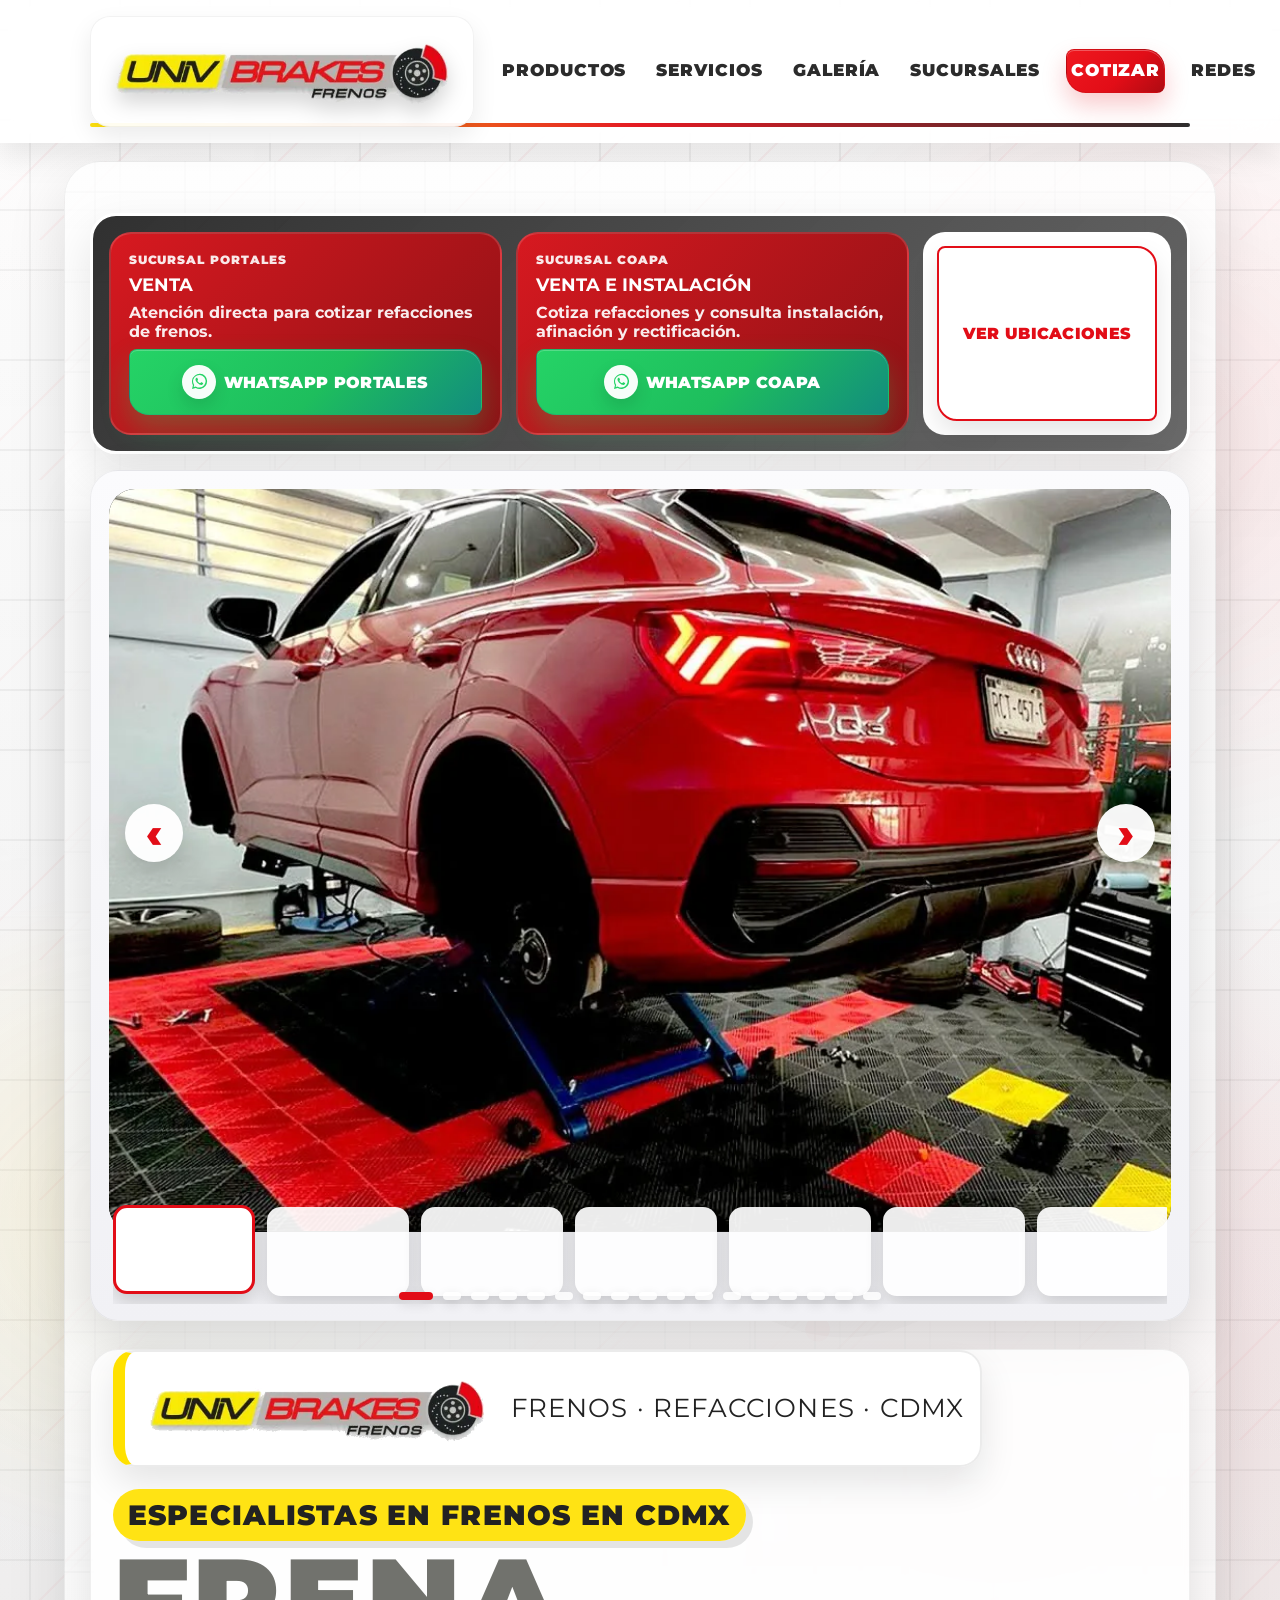
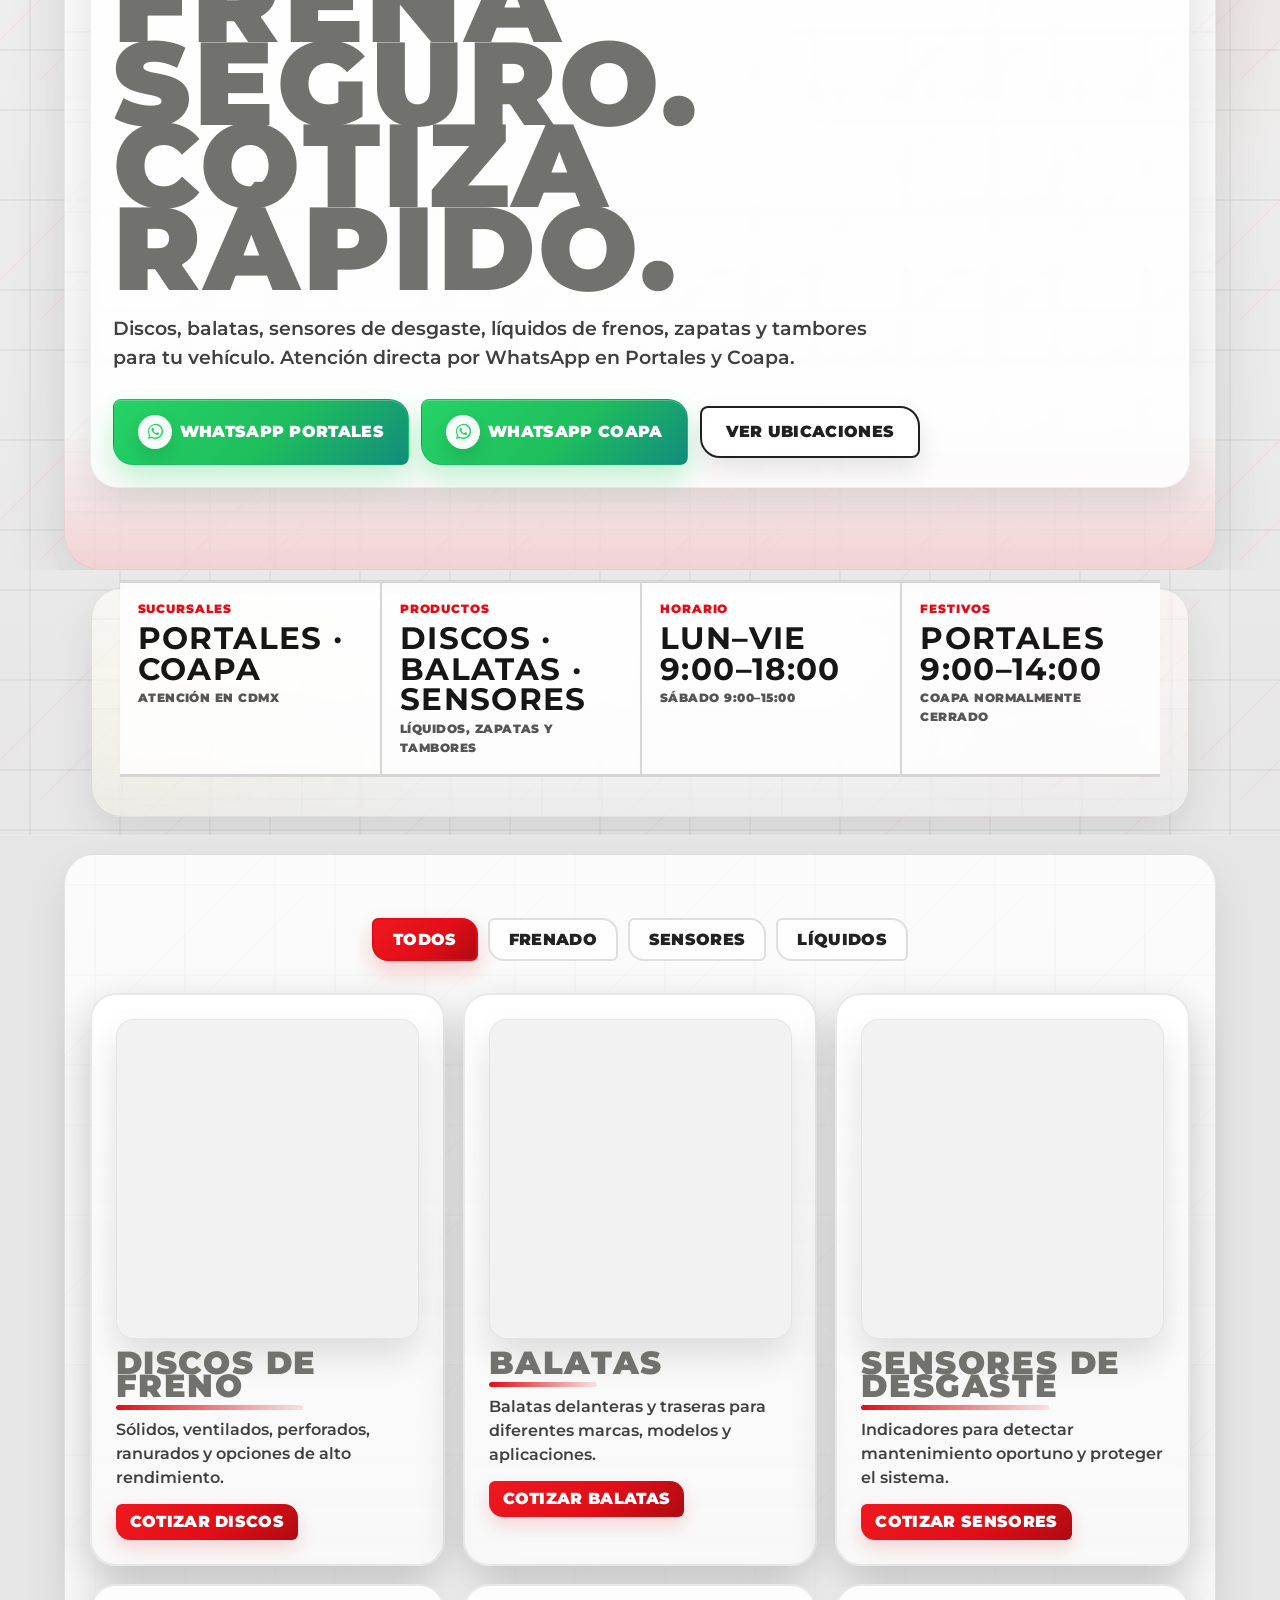
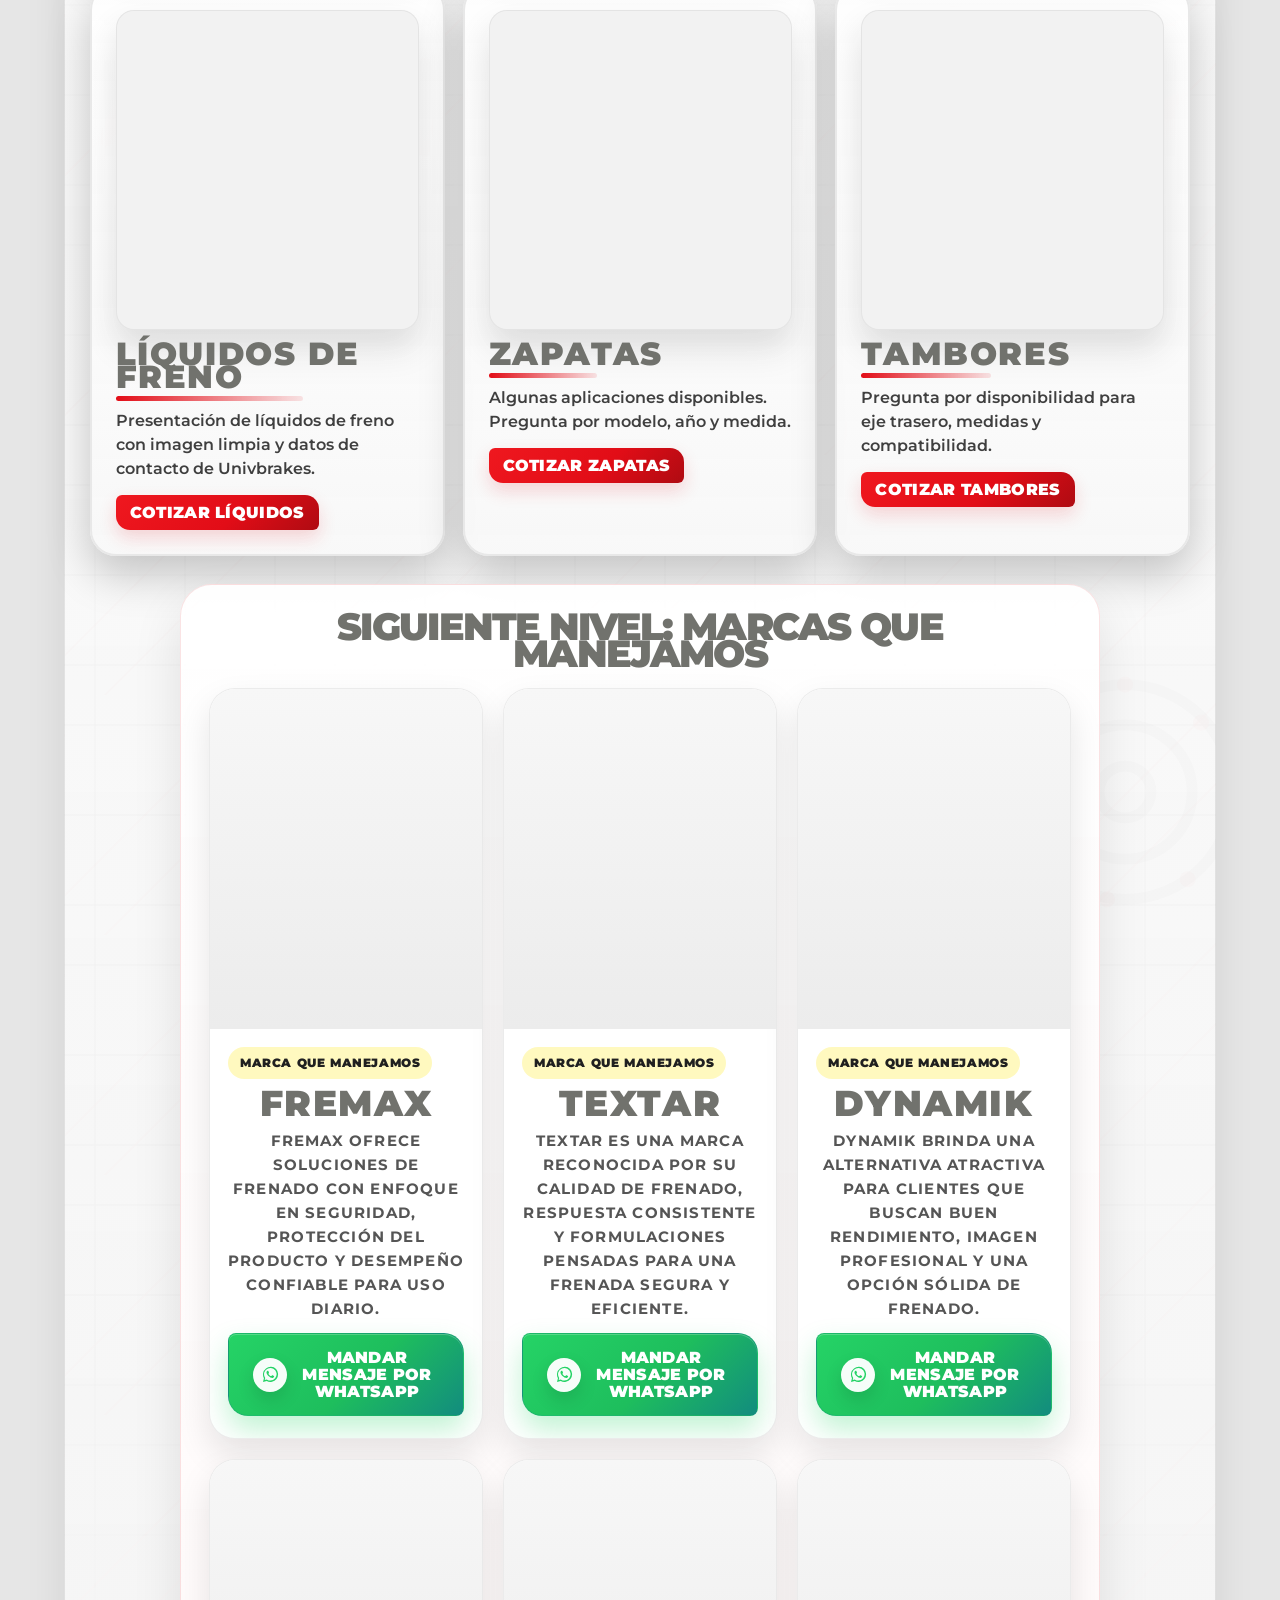
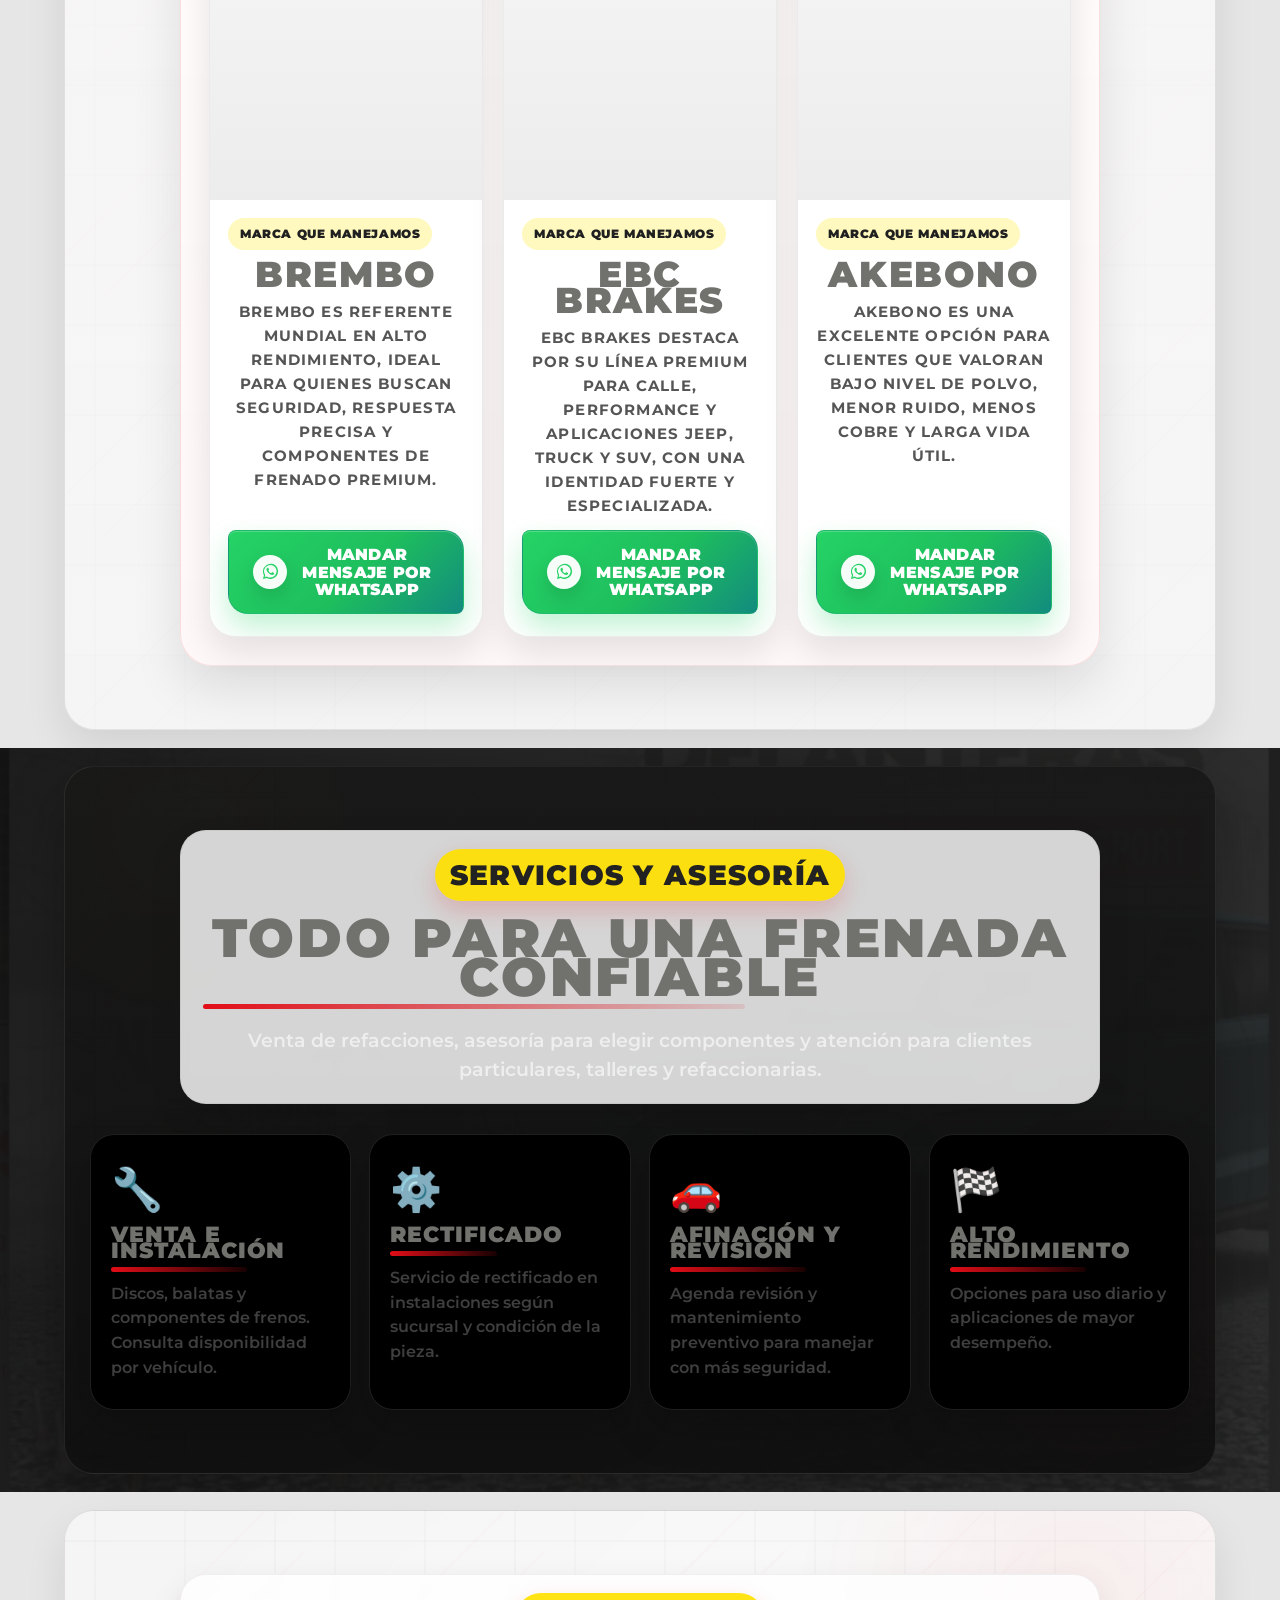
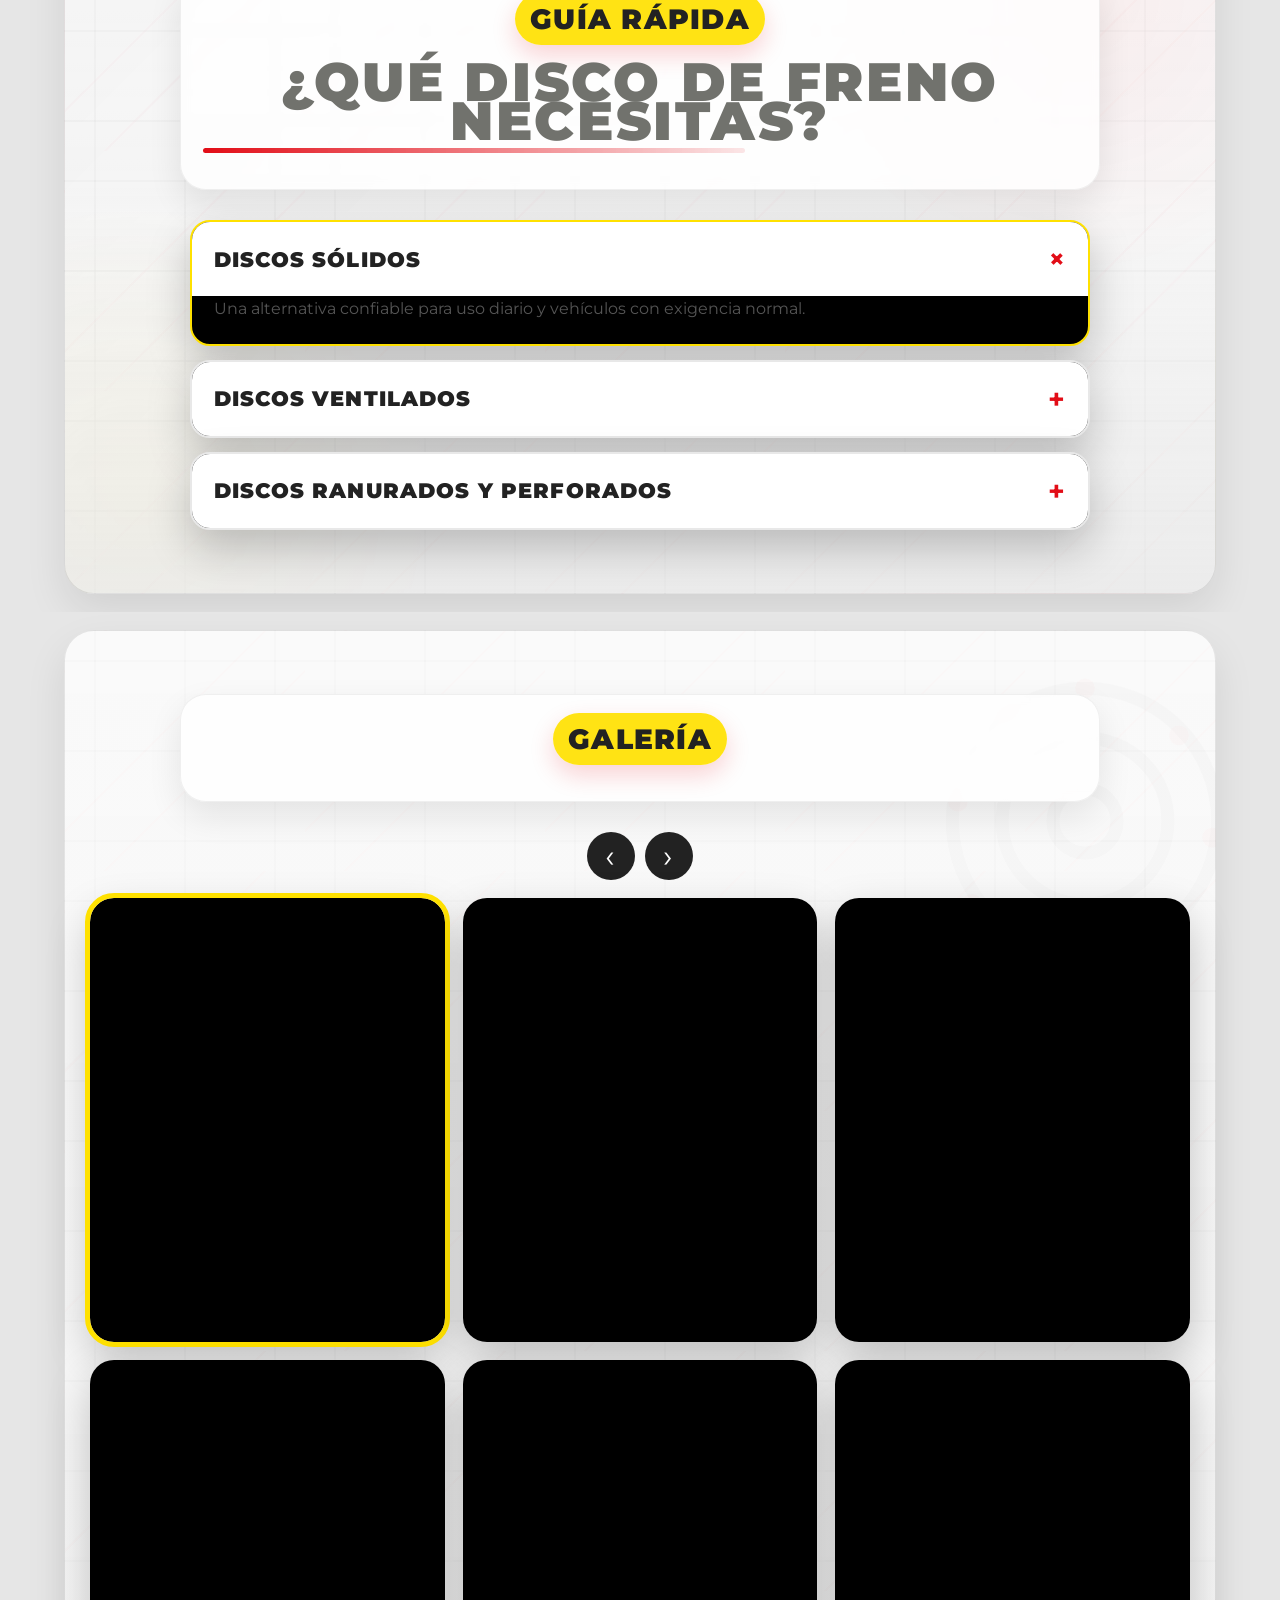
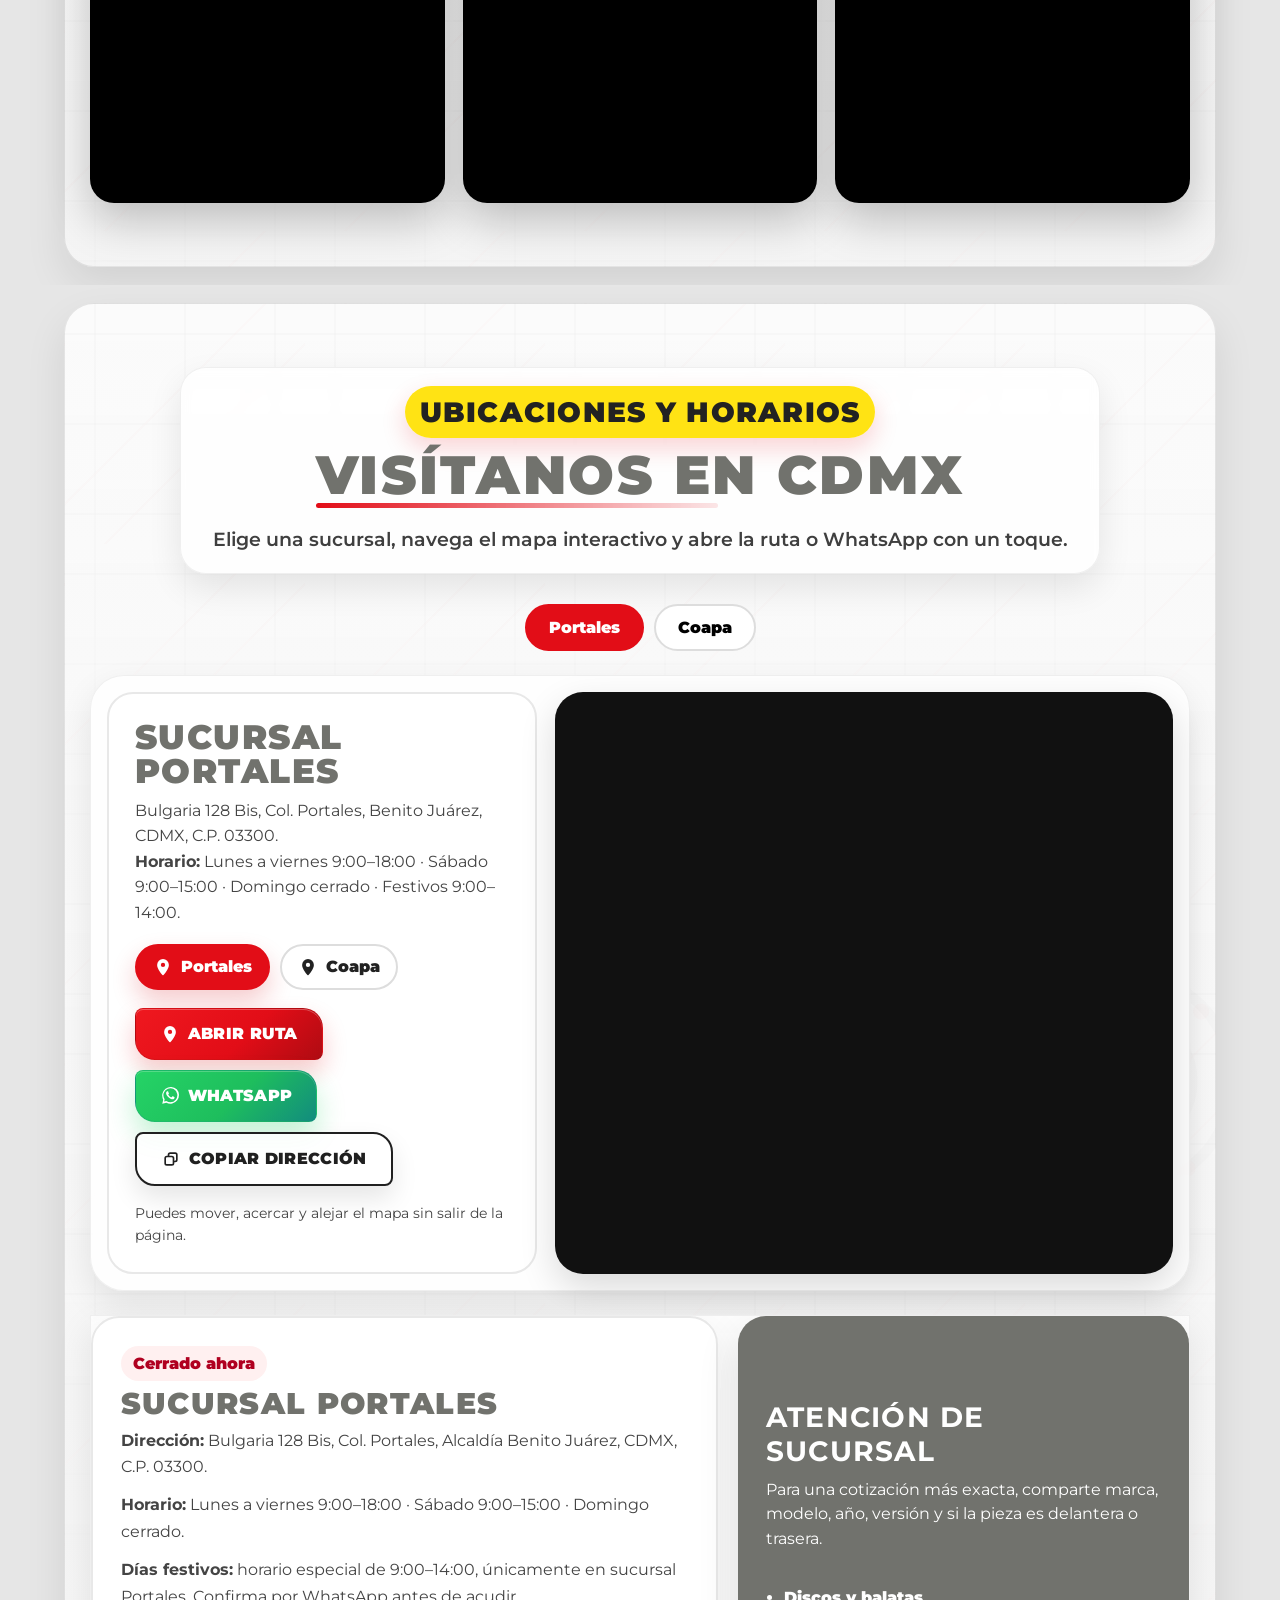
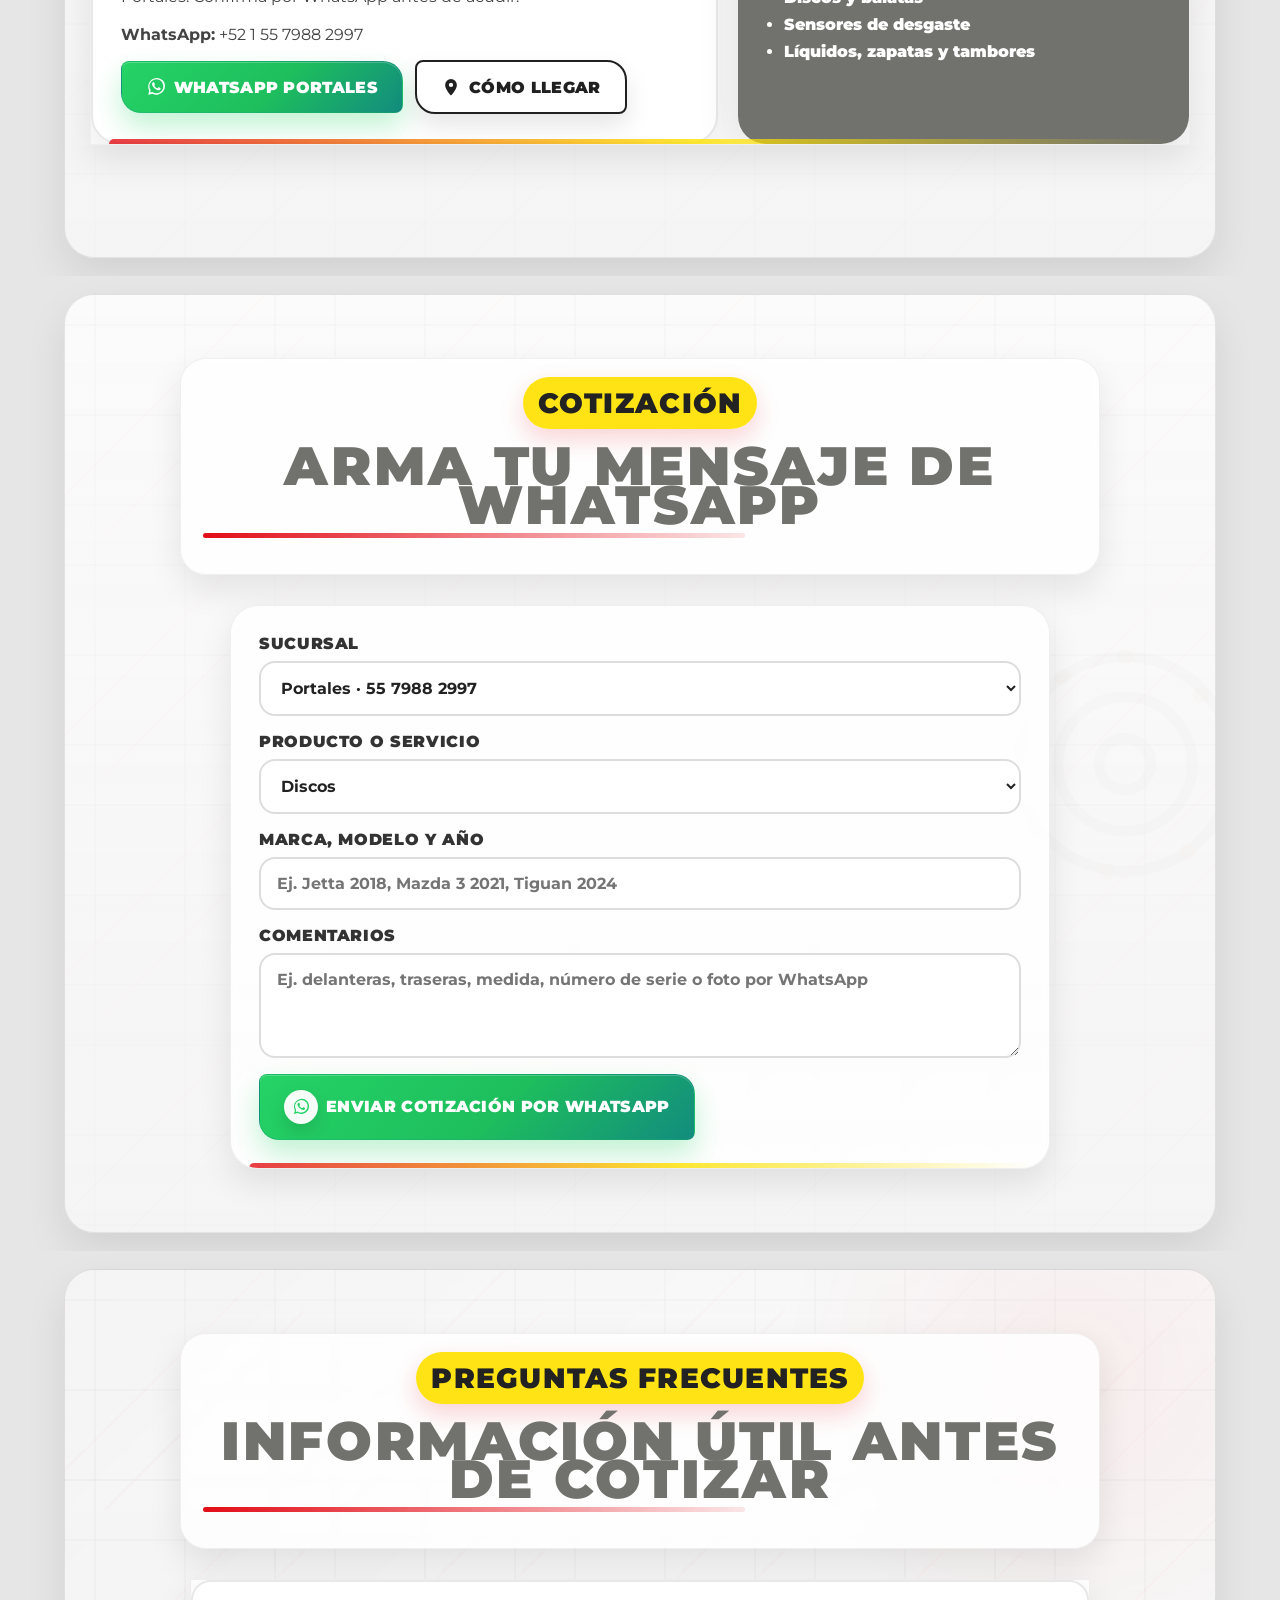
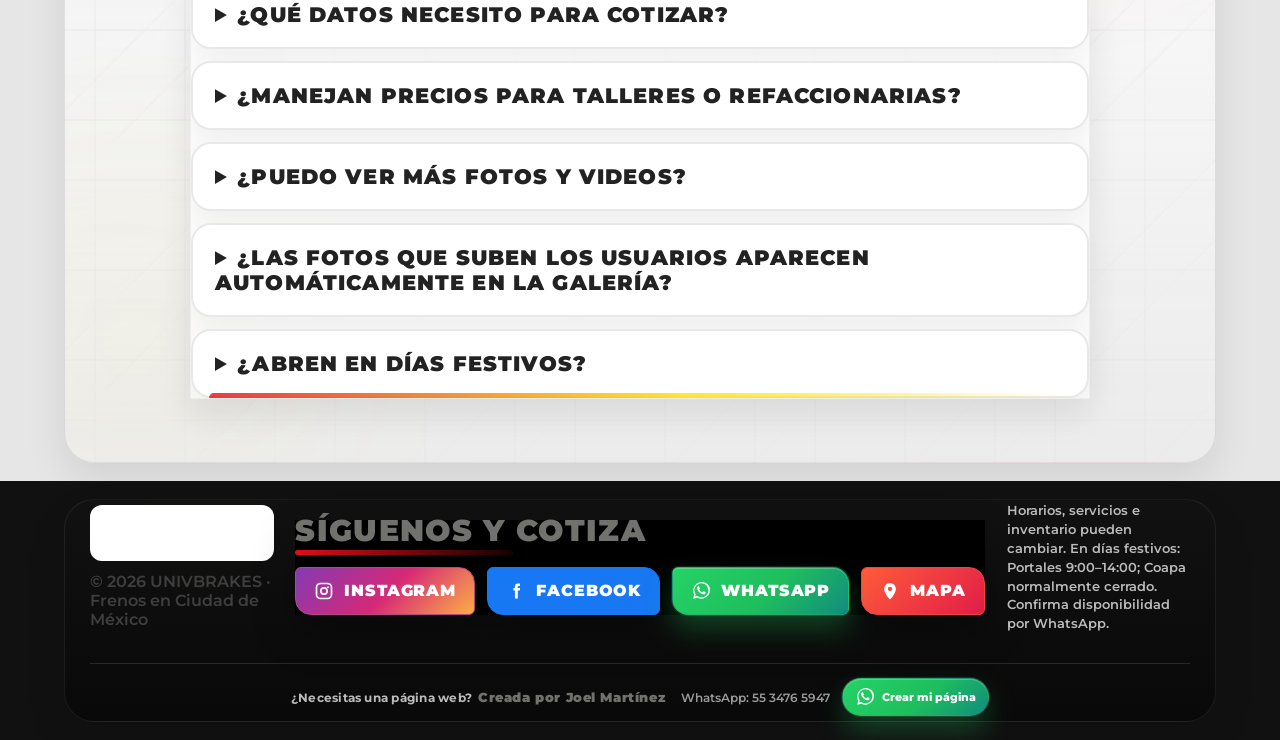
==== commit f128a33f: "Add files via upload" ====
--- a/index.html
+++ b/index.html
@@ -1,13 +1,2123 @@
 <!DOCTYPE html>
+
 <html lang="es">
 <head>
-  <meta charset="UTF-8" />
-  <meta name="viewport" content="width=device-width, initial-scale=1.0" />
-  <meta name="description" content="UNIVBRAKES Frenos en CDMX: discos, balatas, sensores de desgaste, líquido de frenos, zapatas, tambores, rectificado, cotizaciones por WhatsApp y carga de fotos para usuarios." />
-  <meta name="theme-color" content="#d71920" />
-  <title>UNIVBRAKES | Frenos, discos y balatas en CDMX</title>
-  <link rel="stylesheet" href="styles.css" />
-  <script type="application/ld+json">
+<!-- Versión HTML de un solo archivo: CSS, JS e imágenes integradas. No incluye archivos de fuentes. -->
+<meta charset="utf-8"/>
+<meta content="width=device-width, initial-scale=1.0" name="viewport"/>
+<meta content="UNIVBRAKES Frenos en CDMX: discos, balatas, sensores de desgaste, líquido de frenos, zapatas, tambores, rectificado, cotizaciones por WhatsApp y carga de fotos para usuarios." name="description"/>
+<meta content="#d71920" name="theme-color"/>
+<title>UNIVBRAKES | Frenos, discos y balatas en CDMX</title>
+<link rel="icon" type="image/x-icon" href="favicon.ico?v=5"/>
+<link rel="icon" type="image/png" sizes="32x32" href="favicon-32.png?v=5"/>
+<link rel="icon" type="image/png" sizes="64x64" href="favicon.png?v=5"/>
+<link rel="apple-touch-icon" sizes="180x180" href="apple-touch-icon.png?v=5"/>
+
+<link href="https://fonts.googleapis.com" rel="preconnect"/>
+<link crossorigin="" href="https://fonts.gstatic.com" rel="preconnect"/>
+<link href="https://fonts.googleapis.com/css2?family=Bebas+Neue&amp;family=Montserrat:wght@400;600;700;800;900&amp;display=swap" rel="stylesheet"/>
+<style>
+:root{
+  --font-title:Impact,"Arial Black","Arial Narrow",sans-serif;
+  --font-body:Arial,Helvetica,sans-serif;
+  --red:#d71920;
+  --red-dark:#a80f15;
+  --yellow:#ffe500;
+  --gray:#f2f2f2;
+  --dark:#171717;
+  --text:#242424;
+  --muted:#666;
+  --card:#ffffff;
+  --border:#e8e8e8;
+  --shadow:0 18px 46px rgba(0,0,0,.10);
+  --radius:28px;
+}
+*{box-sizing:border-box;margin:0;padding:0}
+html{scroll-behavior:smooth}
+body{
+  font-family:var(--font-body);
+  color:var(--text);
+  background:var(--gray);
+  overflow-x:hidden;
+}
+.svg-sprite{position:absolute;width:0;height:0;overflow:hidden}
+.icon{width:20px;height:20px;fill:currentColor;flex:0 0 auto}
+a{color:inherit}
+img{max-width:100%;display:block}
+button,input,select,textarea{font:inherit}
+
+.site-header{
+  min-height:100vh;
+  background:
+    linear-gradient(rgba(242,242,242,.94),rgba(242,242,242,.94)),
+    url("[data-uri]");
+  background-size:auto,920px;
+  background-position:center;
+}
+.nav{
+  position:sticky;
+  top:0;
+  z-index:20;
+  display:flex;
+  align-items:center;
+  justify-content:space-between;
+  gap:24px;
+  padding:16px 7%;
+  background:rgba(255,255,255,.95);
+  backdrop-filter:blur(14px);
+  box-shadow:0 8px 24px rgba(0,0,0,.07);
+  border-bottom:1px solid rgba(0,0,0,.06);
+}
+.brand{display:flex;align-items:center;line-height:0;flex:0 0 auto}
+.logo{width:clamp(300px,25vw,380px);max-width:58vw;height:auto;filter:drop-shadow(0 8px 12px rgba(0,0,0,.14))}
+.nav-links{display:flex;align-items:center;gap:22px}
+.nav-links a{
+  text-decoration:none;
+  font-weight:900;
+  color:#222;
+  transition:.2s;
+}
+.nav-links a:hover{color:var(--red)}
+.nav-cta{
+  color:#fff!important;
+  background:var(--red);
+  padding:11px 18px;
+  border-radius:999px;
+  box-shadow:0 10px 22px rgba(215,25,32,.25);
+}
+.menu-btn{
+  display:none;
+  border:0;
+  color:#fff;
+  background:var(--red);
+  border-radius:14px;
+  padding:10px 14px;
+  font-size:24px;
+  cursor:pointer;
+}
+
+.hero{
+  display:grid;
+  grid-template-columns:1.05fr .95fr;
+  gap:46px;
+  align-items:center;
+  padding:82px 7% 48px;
+}
+.tag,.eyebrow{
+  display:inline-block;
+  background:var(--yellow);
+  color:#111;
+  padding:9px 15px;
+  border-radius:999px;
+  font-weight:900;
+  text-transform:uppercase;
+  letter-spacing:.06em;
+  margin-bottom:18px;
+  box-shadow:5px 5px 0 rgba(0,0,0,.10);
+}
+.hero h1{
+  font-size:clamp(44px,8vw,94px);
+  line-height:.88;
+  color:var(--red);
+  text-transform:uppercase;
+  letter-spacing:-.025em;
+  text-shadow:4px 4px 0 var(--yellow);
+  max-width:880px;
+}
+.hero-desc{
+  font-size:clamp(18px,2.1vw,24px);
+  line-height:1.45;
+  max-width:760px;
+  color:#333;
+  margin:26px 0;
+}
+.hero-actions,.social-actions,.branch-actions{
+  display:flex;
+  gap:12px;
+  flex-wrap:wrap;
+  align-items:center;
+}
+.btn{
+  display:inline-flex;
+  align-items:center;
+  justify-content:center;
+  gap:8px;
+  border:0;
+  cursor:pointer;
+  background:var(--red);
+  color:#fff;
+  text-decoration:none;
+  padding:15px 24px;
+  border-radius:999px;
+  font-weight:900;
+  box-shadow:0 10px 22px rgba(215,25,32,.20);
+  transition:transform .22s ease, filter .22s ease, box-shadow .22s ease;
+}
+.btn:hover{transform:translateY(-3px);filter:brightness(1.05);box-shadow:0 18px 40px rgba(215,25,32,.34)}
+.btn-dark{background:#222;box-shadow:0 12px 28px rgba(0,0,0,.22)}
+.btn-outline{
+  background:#fff;
+  color:#222;
+  border:2px solid #222;
+  box-shadow:0 12px 28px rgba(0,0,0,.08);
+}
+.social-mini{display:flex;gap:12px;margin-top:20px;flex-wrap:wrap}
+.social-icons{display:flex;gap:12px;flex-wrap:wrap;align-items:center}
+.social-icon{
+  display:inline-flex;
+  align-items:center;
+  justify-content:center;
+  gap:10px;
+  min-height:48px;
+  text-decoration:none;
+  font-weight:900;
+  color:#222;
+  background:#fff;
+  border:2px solid var(--border);
+  border-radius:999px;
+  padding:12px 18px;
+  box-shadow:0 12px 28px rgba(0,0,0,.08);
+  transition:transform .22s ease, box-shadow .22s ease, background .22s ease, color .22s ease;
+}
+/* Botones sociales con colores de marca */
+.social-icon.instagram{background:linear-gradient(135deg,#833ab4 0%,#d62976 52%,#fcb045 100%);border-color:#b54786;color:#fff;box-shadow:0 12px 28px rgba(214,41,118,.22)}
+.social-icon.facebook{background:#1877f2;border-color:#1877f2;color:#fff;box-shadow:0 12px 28px rgba(24,119,242,.22)}
+.social-icon.whatsapp{background:linear-gradient(135deg,#25d366 0%,#1ebe5d 55%,#128c7e 100%);border-color:#1da851;color:#fff;box-shadow:0 12px 28px rgba(37,211,102,.25)}
+.social-icon.map{background:linear-gradient(135deg,#ff5b3a 0%,#e11d48 100%);border-color:#ef4444;color:#fff;box-shadow:0 12px 28px rgba(225,29,72,.22)}
+.footer-social .social-icon.instagram,.footer-social .social-icon.facebook,.footer-social .social-icon.whatsapp,.footer-social .social-icon.map{box-shadow:0 10px 24px rgba(0,0,0,.18);}
+.social-icon:hover{transform:translateY(-3px) scale(1.02);box-shadow:0 18px 38px rgba(0,0,0,.16);color:#fff;filter:brightness(1.05)}
+.social-icon.instagram:hover{background:linear-gradient(135deg,#7a2df7,#d62976,#fa7e1e)}
+.social-icon.facebook:hover{background:#0f6ae5}
+.social-icon.whatsapp:hover{background:linear-gradient(135deg,#2add6f,#1ebe5d,#0f7b70)}
+.social-icon.map:hover{background:linear-gradient(135deg,#ff6b47,#f43f5e)}
+.hero-media{
+  position:relative;
+  border-radius:28px;
+  overflow:hidden;
+  transform:none;
+  box-shadow:var(--shadow);
+  background:#111;
+  border:8px solid #fff;
+}
+.hero-media img{width:100%;height:min(62vh,640px);object-fit:cover}
+.hero-badge{display:none}
+.hero-side-panel{
+  display:flex;
+  flex-direction:column;
+  gap:16px;
+}
+.hero-branch-panel{
+  display:grid;
+  grid-template-columns:repeat(2,minmax(0,1fr)) auto;
+  gap:14px;
+  align-items:stretch;
+  background:linear-gradient(135deg,rgba(40,40,40,.96),rgba(92,92,92,.92));
+  border:3px solid #fff;
+  border-radius:26px;
+  padding:16px;
+  box-shadow:var(--shadow);
+}
+.hero-branch-item{
+  background:linear-gradient(135deg,#d71920 0%,#8d1115 100%);
+  border:2px solid rgba(255,255,255,.14);
+  border-radius:22px;
+  padding:18px;
+  color:#fff;
+  display:flex;
+  flex-direction:column;
+  gap:8px;
+  min-height:100%;
+}
+.hero-branch-item small{
+  margin:0;
+  font-size:12px;
+  text-transform:uppercase;
+  letter-spacing:.08em;
+  opacity:.9;
+  font-weight:900;
+}
+.hero-branch-item strong{
+  font-size:1.15rem;
+  line-height:1.12;
+  text-transform:uppercase;
+}
+.hero-branch-item p{
+  margin:0;
+  color:rgba(255,255,255,.92);
+  font-weight:700;
+}
+.hero-branch-item .btn{
+  width:100%;
+  margin-top:auto;
+  background:#25d366;
+  box-shadow:0 12px 28px rgba(37,211,102,.24);
+}
+.hero-branch-item .btn:hover{
+  box-shadow:0 18px 38px rgba(37,211,102,.34);
+}
+.hero-branch-map{
+  min-width:220px;
+  display:flex;
+  align-items:center;
+  justify-content:center;
+  background:#fff;
+  border-radius:22px;
+  padding:14px;
+}
+.hero-branch-map .btn{
+  width:100%;
+  min-height:100%;
+}
+.hero-branch-map .btn.btn-outline{
+  border-color:var(--red);
+  color:var(--red);
+}
+
+
+.quick-stats{
+  display:grid;
+  grid-template-columns:repeat(4,1fr);
+  gap:0;
+  padding:0 7% 54px;
+  max-width:1220px;
+  margin:0 auto;
+}
+.stat-item{
+  background:transparent;
+  border-top:3px solid #dedede;
+  border-bottom:3px solid #dedede;
+  padding:18px 20px;
+  text-align:left;
+}
+.stat-item + .stat-item{border-left:2px solid #dedede}
+.quick-stats strong{display:block;color:var(--red);font-size:32px;line-height:1;margin-bottom:4px;text-transform:uppercase}
+.quick-stats span{font-weight:900;color:#333;text-transform:uppercase;font-size:13px;letter-spacing:.08em}
+
+.section{padding:82px 7%;text-align:center}
+.section-head{max-width:920px;margin:0 auto 30px}
+.section h2{
+  font-size:clamp(34px,4.2vw,58px);
+  line-height:1;
+  margin-bottom:18px;
+  color:#222;
+  letter-spacing:-.04em;
+}
+.section-head p:not(.eyebrow){font-size:18px;line-height:1.6;color:var(--muted)}
+
+.filters{display:flex;gap:10px;justify-content:center;flex-wrap:wrap;margin:20px 0 32px}
+.filter{
+  border:2px solid #e0e0e0;
+  background:#fff;
+  color:#222;
+  border-radius:999px;
+  padding:11px 18px;
+  font-weight:900;
+  cursor:pointer;
+  transition:.2s;
+}
+.filter:hover,.filter.active{background:var(--red);color:#fff;border-color:var(--red)}
+.grid{display:grid;grid-template-columns:repeat(3,1fr);gap:18px}
+.product-grid article{
+  background:var(--card);
+  border:2px solid var(--border);
+  padding:24px;
+  border-radius:24px;
+  text-align:left;
+  box-shadow:0 14px 36px rgba(0,0,0,.08);
+  transition:.25s ease;
+}
+.product-grid article:hover{transform:translateY(-8px);border-color:var(--yellow)}
+.product-grid img{height:122px;width:100%;object-fit:contain;margin-bottom:12px}
+.product-grid h3{font-size:23px;color:var(--red);margin-bottom:8px}
+.product-grid p{line-height:1.5;color:#555;margin-bottom:14px}
+.link-btn{
+  border:0;
+  background:transparent;
+  color:var(--red);
+  font-weight:900;
+  cursor:pointer;
+  border-bottom:3px solid var(--yellow);
+  padding-bottom:2px;
+}
+
+.dark{
+  background:
+    radial-gradient(circle at 10% 10%,rgba(255,229,0,.18),transparent 22%),
+    linear-gradient(135deg,#151515,#333);
+  color:#fff;
+}
+.dark h2{color:var(--yellow)}
+.dark .section-head p:not(.eyebrow){color:#eee}
+.yellow{background:var(--yellow);color:#111}
+.service-grid{display:grid;grid-template-columns:repeat(4,1fr);gap:18px}
+.service-grid article{
+  background:rgba(255,255,255,.08);
+  border:1px solid rgba(255,255,255,.12);
+  border-radius:24px;
+  padding:28px 20px;
+  text-align:left;
+  box-shadow:0 16px 42px rgba(0,0,0,.16);
+}
+.service-grid span{font-size:42px;display:block;margin-bottom:12px}
+.service-grid h3{font-size:22px;color:#fff;margin-bottom:10px}
+.service-grid p{line-height:1.55;color:#f0f0f0}
+
+.guide{background:var(--gray)}
+.accordion{max-width:900px;margin:0 auto;display:grid;gap:14px;text-align:left}
+.accordion-item{
+  background:#fff;
+  border:2px solid var(--border);
+  border-radius:20px;
+  overflow:hidden;
+  box-shadow:0 12px 30px rgba(0,0,0,.06);
+}
+.accordion-item button{
+  width:100%;
+  border:0;
+  background:#fff;
+  color:#222;
+  cursor:pointer;
+  display:flex;
+  justify-content:space-between;
+  align-items:center;
+  padding:20px 22px;
+  font-weight:900;
+  font-size:20px;
+}
+.accordion-item strong{font-size:28px;color:var(--red)}
+.accordion-item p{display:none;padding:0 22px 22px;line-height:1.6;color:#555}
+.accordion-item.open{border-color:var(--yellow)}
+.accordion-item.open p{display:block}
+.accordion-item.open strong{transform:rotate(45deg)}
+
+.gallery-toolbar{display:flex;justify-content:center;gap:10px;margin-bottom:18px}
+.gallery-control{
+  width:48px;height:48px;border-radius:50%;border:0;background:#222;color:#fff;font-size:32px;line-height:1;cursor:pointer;
+}
+.gallery{
+  display:grid;
+  grid-template-columns:repeat(3,1fr);
+  gap:18px;
+}
+.gallery-item{
+  border:0;
+  padding:0;
+  background:#eee;
+  cursor:pointer;
+  border-radius:24px;
+  overflow:hidden;
+  min-height:320px;
+  box-shadow:0 16px 42px rgba(0,0,0,.12);
+  transition:.25s ease;
+}
+.gallery-item:hover{transform:translateY(-6px)}
+.gallery-item img{width:100%;height:100%;object-fit:cover;aspect-ratio:4/5}
+.gallery-item.active{outline:5px solid var(--yellow)}
+
+.media{
+  display:grid;
+  grid-template-columns:.9fr 1.1fr;
+  align-items:center;
+  gap:34px;
+  text-align:left;
+  background:linear-gradient(135deg,#f8f8f8,#eeeeee);
+}
+.media h2{max-width:680px}
+.media-copy p:not(.eyebrow){font-size:18px;line-height:1.6;color:#555;margin-bottom:22px}
+.video-frame{
+  background:#111;
+  padding:16px;
+  border-radius:32px;
+  box-shadow:var(--shadow);
+}
+.video-frame video{width:100%;border-radius:22px;display:block;background:#000}
+
+.locations{background:var(--gray)}
+.branch-switch{display:flex;justify-content:center;gap:10px;flex-wrap:wrap;margin-bottom:24px}
+.branch-tab{
+  border:2px solid #ddd;
+  background:#fff;
+  border-radius:999px;
+  padding:12px 22px;
+  font-weight:900;
+  cursor:pointer;
+}
+.branch-tab.active{background:var(--red);color:#fff;border-color:var(--red)}
+.branch-tab.soon{cursor:default;background:linear-gradient(135deg,#fff7c4,#ffe14d);border-color:#f0d536;color:#222;box-shadow:0 10px 24px rgba(0,0,0,.08)}
+.upcoming-branch-card{
+  position:relative;
+  max-width:1180px;
+  margin:0 auto 28px;
+  min-height:235px;
+  overflow:hidden;
+  display:grid;
+  grid-template-columns:1.35fr .65fr;
+  align-items:stretch;
+  border-radius:34px;
+  color:#fff;
+  background:
+    radial-gradient(circle at 82% 26%,rgba(255,225,0,.26),transparent 22%),
+    linear-gradient(125deg,#141414 0%,#242424 58%,#a90e14 100%);
+  border:3px solid rgba(255,225,0,.72);
+  box-shadow:0 26px 58px rgba(0,0,0,.24),0 0 0 8px rgba(255,255,255,.62);
+}
+.upcoming-branch-card::before{
+  content:"";
+  position:absolute;
+  inset:-50% auto -50% 57%;
+  width:82px;
+  transform:rotate(17deg);
+  background:repeating-linear-gradient(180deg,var(--yellow) 0 22px,#111 22px 44px);
+  opacity:.95;
+  box-shadow:0 0 28px rgba(0,0,0,.25);
+}
+.upcoming-branch-card::after{
+  content:"";
+  position:absolute;
+  left:0;right:0;bottom:0;
+  height:9px;
+  background:linear-gradient(90deg,var(--yellow) 0 34%,var(--red) 34% 68%,#fff 68% 100%);
+}
+.upcoming-copy{
+  position:relative;
+  z-index:2;
+  padding:34px 36px 38px;
+  text-align:left;
+}
+.upcoming-kicker{
+  display:flex;
+  align-items:center;
+  gap:10px;
+  margin-bottom:12px;
+  font-family:var(--font-body);
+  font-weight:900;
+  text-transform:uppercase;
+  letter-spacing:.12em;
+  font-size:13px;
+  color:var(--yellow);
+}
+.upcoming-kicker::before{
+  content:"";
+  width:12px;height:12px;
+  border-radius:50%;
+  background:var(--red);
+  box-shadow:0 0 0 7px rgba(226,13,23,.20);
+  animation:upcomingPulse 1.8s ease-in-out infinite;
+}
+@keyframes upcomingPulse{0%,100%{transform:scale(1);opacity:1}50%{transform:scale(.72);opacity:.55}}
+.upcoming-pill{
+  display:inline-flex;
+  align-items:center;
+  gap:8px;
+  background:var(--yellow);
+  color:#111;
+  border-radius:999px;
+  padding:10px 16px;
+  font-family:var(--font-title);
+  font-size:22px;
+  font-weight:900;
+  letter-spacing:.06em;
+  text-transform:uppercase;
+  box-shadow:7px 7px 0 rgba(0,0,0,.30);
+  margin-bottom:18px;
+}
+.upcoming-content h3{
+  margin:0 0 8px;
+  font-family:var(--font-title);
+  font-size:clamp(42px,5vw,72px);
+  line-height:.92;
+  letter-spacing:.03em;
+  color:#fff;
+  text-transform:uppercase;
+}
+.upcoming-content h3 span{color:var(--yellow)}
+.upcoming-content p{
+  margin:0;
+  max-width:690px;
+  color:#f0f0f0;
+  line-height:1.62;
+  font-size:17px;
+  font-weight:600;
+}
+.upcoming-actions{display:flex;gap:12px;flex-wrap:wrap;margin-top:22px}
+.upcoming-actions .btn{clip-path:polygon(0 0,94% 0,100% 50%,94% 100%,0 100%);border-radius:10px;padding-inline:24px}
+.upcoming-actions .btn-outline{background:transparent;color:#fff;border-color:#fff}
+.upcoming-visual{
+  position:relative;
+  z-index:1;
+  display:flex;
+  align-items:center;
+  justify-content:center;
+  padding:28px;
+  background:
+    linear-gradient(rgba(255,255,255,.04),rgba(255,255,255,.04)),
+    repeating-linear-gradient(135deg,transparent 0 18px,rgba(255,255,255,.04) 18px 36px);
+}
+.upcoming-marker{
+  width:min(190px,72%);
+  aspect-ratio:1;
+  border-radius:50%;
+  border:8px solid var(--yellow);
+  display:grid;
+  place-items:center;
+  text-align:center;
+  background:rgba(0,0,0,.28);
+  box-shadow:0 0 0 14px rgba(255,225,0,.10),0 20px 42px rgba(0,0,0,.30);
+  transform:rotate(-4deg);
+}
+.upcoming-marker strong{
+  display:block;
+  font-family:var(--font-title);
+  font-size:38px;
+  line-height:.9;
+  color:#fff;
+  text-transform:uppercase;
+}
+.upcoming-marker span{
+  display:block;
+  margin-top:8px;
+  font-family:var(--font-body);
+  font-size:12px;
+  font-weight:900;
+  letter-spacing:.12em;
+  color:var(--yellow);
+  text-transform:uppercase;
+}
+.branch-panels{max-width:1180px;margin:0 auto;text-align:left}
+.branch-panel{
+  display:none;
+  grid-template-columns:1fr .72fr;
+  gap:20px;
+  align-items:stretch;
+}
+.branch-panel.active{display:grid}
+.branch-info{
+  background:#fff;
+  border:2px solid var(--border);
+  border-radius:var(--radius);
+  padding:28px;
+  box-shadow:0 16px 42px rgba(0,0,0,.08);
+}
+.branch-info h3{font-size:30px;color:var(--red);margin:12px 0}
+.branch-info p{line-height:1.65;margin-bottom:12px;color:#444}
+.branch-info em{color:#777}
+.status-badge{
+  display:inline-block;
+  border-radius:999px;
+  padding:8px 12px;
+  font-weight:900;
+  background:#eee;
+  color:#333;
+}
+.status-badge.open{background:#e8fff2;color:#067b39}
+.status-badge.closed{background:#fff0f0;color:#b00020}
+.status-badge.pending{background:#fff8d8;color:#745b00}
+.map-card{
+  max-width:1180px;
+  margin:0 auto 24px;
+  display:grid;
+  grid-template-columns:.82fr 1.18fr;
+  gap:18px;
+  padding:16px;
+  border:2px solid var(--border);
+  border-radius:34px;
+  background:
+    radial-gradient(circle at 8% 10%,rgba(255,229,0,.38),transparent 28%),
+    linear-gradient(135deg,#fff,#f5f5f5);
+  box-shadow:var(--shadow);
+  text-align:left;
+}
+.map-info{
+  background:#fff;
+  border:2px solid var(--border);
+  border-radius:26px;
+  padding:26px;
+  display:flex;
+  flex-direction:column;
+  justify-content:center;
+  min-height:350px;
+}
+.map-eyebrow{margin-bottom:12px}
+.map-info h3{font-size:34px;color:var(--red);line-height:1;margin-bottom:10px}
+.map-info p{line-height:1.6;color:#444}
+.map-options{display:flex;gap:10px;flex-wrap:wrap;margin:18px 0}
+.map-option{
+  display:inline-flex;
+  align-items:center;
+  gap:8px;
+  border:2px solid #ddd;
+  background:#fff;
+  color:#222;
+  border-radius:999px;
+  padding:11px 16px;
+  font-weight:900;
+  cursor:pointer;
+  transition:.2s ease;
+}
+.map-option:hover,.map-option.active{background:var(--red);color:#fff;border-color:var(--red);box-shadow:0 12px 24px rgba(215,25,32,.22)}
+.map-cta{display:flex;gap:10px;flex-wrap:wrap;align-items:center}
+.map-note{font-size:14px;color:#777;margin-top:16px}
+.mini-map-wrap{
+  min-height:380px;
+  border-radius:28px;
+  overflow:hidden;
+  background:#111;
+  box-shadow:0 14px 36px rgba(0,0,0,.14);
+}
+.mini-map-wrap iframe{width:100%;height:100%;min-height:380px;border:0;display:block}
+.branch-side-card{
+  background:#71726d;
+  color:#ffffff;
+  border-radius:var(--radius);
+  padding:28px;
+  box-shadow:0 16px 42px rgba(0,0,0,.12);
+  display:flex;
+  flex-direction:column;
+  justify-content:center;
+}
+.branch-side-card h4{font-size:28px;color:#ffffff;margin-bottom:10px}
+.branch-side-card p{line-height:1.55;color:#ffffff;margin-bottom:18px}
+.branch-social-grid{display:grid;grid-template-columns:1fr;align-items:stretch}
+.branch-social-grid .social-icon{justify-content:flex-start;width:100%}
+.copy-toast{
+  position:fixed;
+  left:50%;
+  bottom:26px;
+  transform:translate(-50%,18px);
+  z-index:80;
+  max-width:min(92vw,760px);
+  background:#111;
+  color:#fff;
+  border:2px solid var(--yellow);
+  border-radius:999px;
+  padding:13px 18px;
+  font-weight:900;
+  box-shadow:0 16px 42px rgba(0,0,0,.22);
+  opacity:0;
+  pointer-events:none;
+  transition:.22s ease;
+}
+.copy-toast.show{opacity:1;transform:translate(-50%,0)}
+
+.quote{background:#f7f7f7}
+.quote-box{
+  max-width:820px;
+  margin:0 auto;
+  display:grid;
+  gap:16px;
+  background:#fff;
+  border:2px solid var(--border);
+  border-radius:28px;
+  padding:28px;
+  box-shadow:0 16px 42px rgba(0,0,0,.09);
+  text-align:left;
+}
+.quote-box label{display:grid;gap:8px;font-weight:900;color:#333}
+.quote-box input,.quote-box select,.quote-box textarea{
+  width:100%;
+  padding:15px 16px;
+  border:2px solid #ddd;
+  border-radius:16px;
+  background:#fff;
+  color:#222;
+  outline:none;
+  transition:.2s;
+}
+.quote-box textarea{min-height:105px;resize:vertical}
+.quote-box input:focus,.quote-box select:focus,.quote-box textarea:focus{border-color:var(--red);box-shadow:0 0 0 4px rgba(215,25,32,.08)}
+.quote-box button{justify-self:start}
+
+.faq-list{max-width:900px;margin:0 auto;text-align:left;display:grid;gap:12px}
+details{
+  background:#fff;
+  border:2px solid var(--border);
+  border-radius:20px;
+  padding:20px 22px;
+  box-shadow:0 12px 30px rgba(0,0,0,.06);
+}
+summary{cursor:pointer;font-weight:900;font-size:19px;color:#222}
+details p{margin-top:12px;line-height:1.6;color:#555}
+
+.social-dock{
+  position:fixed;
+  left:16px;
+  top:50%;
+  transform:translateY(-50%);
+  z-index:35;
+  display:grid;
+  gap:9px;
+  align-items:start;
+}
+.dock-link{
+  width:max-content;
+  max-width:54px;
+  min-height:52px;
+  display:flex;
+  align-items:center;
+  gap:10px;
+  overflow:hidden;
+  background:#fff;
+  color:#222;
+  border:1px solid var(--border);
+  border-radius:999px;
+  padding:13px 15px;
+  text-decoration:none;
+  font-weight:900;
+  box-shadow:0 12px 30px rgba(0,0,0,.14);
+  transition:max-width .25s ease, transform .22s ease, background .22s ease, color .22s ease;
+}
+.dock-link span{white-space:nowrap}
+.dock-link:hover,.dock-link:focus-visible{max-width:190px;transform:translateX(4px);color:#fff;outline:none}
+.dock-link.instagram:hover,.dock-link.instagram:focus-visible{background:linear-gradient(135deg,#7a2df7,#d62976,#fa7e1e)}
+.dock-link.facebook:hover,.dock-link.facebook:focus-visible{background:#1877f2}
+.dock-link.whatsapp:hover,.dock-link.whatsapp:focus-visible{background:#25d366}
+.floating-contact{position:fixed;right:18px;bottom:18px;z-index:40;display:grid;gap:8px;justify-items:end}
+.float-main{
+  border:0;
+  cursor:pointer;
+  background:#25d366;
+  color:#fff;
+  font-weight:900;
+  padding:15px 18px;
+  border-radius:999px;
+  box-shadow:0 14px 35px rgba(0,0,0,.28);
+  display:inline-flex;
+  align-items:center;
+  gap:8px;
+}
+.float-options{
+  display:none;
+  background:#fff;
+  border-radius:18px;
+  padding:8px;
+  box-shadow:0 16px 45px rgba(0,0,0,.2);
+  border:1px solid var(--border);
+}
+.float-options.open{display:grid;gap:6px}
+.float-options a{
+  min-width:160px;
+  text-align:center;
+  text-decoration:none;
+  color:#222;
+  font-weight:900;
+  padding:12px 14px;
+  border-radius:12px;
+  background:#f4f4f4;
+}
+.float-options a:hover{background:#25d366;color:#fff}
+
+.modal{
+  position:fixed;
+  inset:0;
+  background:rgba(0,0,0,.86);
+  display:none;
+  align-items:center;
+  justify-content:center;
+  z-index:60;
+  padding:25px;
+}
+.modal.open{display:flex}
+.modal img{
+  max-width:min(94vw,900px);
+  max-height:86vh;
+  border-radius:18px;
+  background:#fff;
+  box-shadow:0 20px 60px rgba(0,0,0,.35);
+}
+.modal-close{
+  position:absolute;
+  top:18px;
+  right:22px;
+  font-size:44px;
+  background:none;
+  border:0;
+  color:#fff;
+  cursor:pointer;
+}
+.reveal{opacity:1;transform:none;transition:.45s ease}
+.reveal.visible{opacity:1;transform:none}
+
+footer{
+  background:#111;
+  color:#fff;
+  display:grid;
+  grid-template-columns:1fr auto 1fr;
+  gap:22px;
+  align-items:center;
+  padding:32px 7%;
+}
+footer img{width:300px;max-width:100%;background:#fff;border-radius:12px;padding:6px;margin-bottom:10px}
+footer p{color:#ddd}
+.footer-note{font-size:13px;color:#bbb;max-width:340px;line-height:1.45;justify-self:end}
+.footer-links{display:flex;gap:12px;flex-wrap:wrap;justify-content:center}
+.footer-social .social-icon{color:#fff}
+
+@media(max-width:1150px){
+  .logo{width:300px}
+  .nav-links{gap:14px}
+  .nav-links a{font-size:14px}
+  .nav-cta{padding:10px 14px}
+}
+@media(max-width:980px){
+  .logo{width:260px}
+  .nav-links{gap:10px}
+  .nav-links a{font-size:13px}
+  .nav-cta{padding:10px 12px}
+}
+@media(max-width:1050px){
+  .hero,.media,.branch-panel,.map-card{grid-template-columns:1fr}
+  .hero-media img{height:auto}
+  .service-grid{grid-template-columns:repeat(2,1fr)}
+  .quick-stats{grid-template-columns:repeat(2,1fr)}
+  .stat-item:nth-child(3){border-left:0}
+}
+@media(max-width:920px){
+  .nav{padding:14px 5%}
+  .menu-btn{display:block}
+  .nav-links{
+    position:absolute;
+    top:calc(100% + 10px);
+    left:5%;
+    right:5%;
+    display:none;
+    flex-direction:column;
+    background:#fff;
+    border-radius:20px;
+    padding:22px;
+    box-shadow:0 18px 50px rgba(0,0,0,.16);
+  }
+  .nav-links.open{display:flex}
+  .hero,.section{padding-left:5%;padding-right:5%}
+  .quick-stats{padding-left:5%;padding-right:5%}
+  .grid,.gallery{grid-template-columns:1fr 1fr}
+  .gallery-item{min-height:auto}
+}
+@media(max-width:620px){
+  .logo{width:230px;max-width:62vw}
+  .hero{padding-top:44px}
+  .hero h1{text-shadow:3px 3px 0 var(--yellow)}
+  .hero-actions .btn,.branch-actions .btn,.social-actions .btn,.map-cta .btn{width:100%}
+  .grid,.service-grid,.gallery{grid-template-columns:1fr}
+  .quick-stats{grid-template-columns:1fr}
+  .stat-item + .stat-item{border-left:0;border-top:0}
+  .section h2{font-size:36px}
+  .mini-map-wrap,.mini-map-wrap iframe{min-height:320px}
+  footer{display:block;text-align:center}
+  footer img{margin:0 auto 12px}
+  .footer-links{justify-content:center;margin-top:18px}
+  .footer-note{justify-self:auto;margin:14px auto 0}
+}
+.local-video{max-width:980px;margin:28px auto 8px;border-radius:30px;overflow:hidden;box-shadow:var(--shadow);background:#111;border:1px solid #dedede}.local-video video{display:block;width:100%;height:auto;background:#111}
+
+@media(max-width:480px){
+  .social-icon{width:100%;justify-content:center}
+  .footer-social .social-icon{width:auto}
+  .map-info{padding:22px}
+  .map-info h3{font-size:28px}
+}
+
+.upload-section{
+  background:
+    radial-gradient(circle at 88% 8%,rgba(255,229,0,.36),transparent 24%),
+    radial-gradient(circle at 8% 88%,rgba(215,25,32,.14),transparent 26%),
+    linear-gradient(135deg,#fff,#f5f5f5);
+}
+.upload-layout{
+  max-width:1180px;
+  margin:0 auto;
+  display:grid;
+  grid-template-columns:1.08fr .92fr;
+  gap:20px;
+  text-align:left;
+  align-items:start;
+}
+.upload-box,.upload-preview-panel{
+  background:#fff;
+  border:2px solid var(--border);
+  border-radius:28px;
+  padding:28px;
+  box-shadow:0 16px 42px rgba(0,0,0,.09);
+}
+.upload-box{display:grid;gap:16px}
+.hidden-field{position:absolute;left:-9999px;opacity:0;height:0;overflow:hidden}
+.upload-user-grid{display:grid;grid-template-columns:1fr 1fr;gap:14px}
+.upload-box label{display:grid;gap:8px;font-weight:900;color:#333}
+.upload-box input,.upload-box select,.upload-box textarea{
+  width:100%;
+  padding:15px 16px;
+  border:2px solid #ddd;
+  border-radius:16px;
+  background:#fff;
+  color:#222;
+  outline:none;
+  transition:.2s;
+}
+.upload-box textarea{min-height:105px;resize:vertical}
+.upload-box input:focus,.upload-box select:focus,.upload-box textarea:focus{border-color:var(--red);box-shadow:0 0 0 4px rgba(215,25,32,.08)}
+.upload-files-grid{display:grid;grid-template-columns:repeat(3,1fr);gap:12px}
+.file-drop{
+  min-height:145px;
+  border:2px dashed #cfcfcf;
+  border-radius:22px;
+  background:#fafafa;
+  padding:18px;
+  cursor:pointer;
+  display:flex!important;
+  flex-direction:column;
+  justify-content:center;
+  align-items:center;
+  text-align:center;
+  transition:.2s ease;
+}
+.file-drop:hover{border-color:var(--red);background:#fff8f8;transform:translateY(-2px)}
+.file-drop span{font-size:21px;color:var(--red);font-weight:900}
+.file-drop small{color:#666;line-height:1.35;margin:8px 0 12px}
+.file-drop input{padding:10px;background:#fff;border-radius:12px;font-size:13px}
+.upload-note{font-size:14px;line-height:1.55;color:#666;background:#fff8d8;border:1px solid #f4e29a;border-radius:16px;padding:12px 14px}
+.upload-actions{display:flex;gap:12px;flex-wrap:wrap;align-items:center}
+.upload-result{min-height:26px;font-weight:900;line-height:1.45;color:#555}
+.upload-result.success{color:#067b39}
+.upload-result.warning{color:#9b5e00}
+.upload-result.loading{color:#333}
+.upload-preview-panel h3{font-size:32px;color:var(--red);margin-bottom:10px}
+.upload-preview-panel>p{color:#555;line-height:1.55;margin-bottom:16px}
+.upload-preview{
+  min-height:240px;
+  display:grid;
+  grid-template-columns:repeat(2,1fr);
+  gap:12px;
+  align-items:stretch;
+}
+.empty-state{
+  grid-column:1/-1;
+  display:flex;
+  align-items:center;
+  justify-content:center;
+  min-height:220px;
+  color:#777;
+  background:#f3f3f3;
+  border:2px dashed #d8d8d8;
+  border-radius:22px;
+  text-align:center;
+  padding:20px;
+  font-weight:900;
+}
+.preview-card{
+  border:1px solid var(--border);
+  border-radius:20px;
+  overflow:hidden;
+  background:#fff;
+  box-shadow:0 12px 28px rgba(0,0,0,.08);
+}
+.preview-card img{width:100%;aspect-ratio:1/1;object-fit:cover}
+.preview-card figcaption{font-size:12px;color:#555;font-weight:900;padding:9px;word-break:break-word}
+.upload-steps{display:grid;gap:10px;margin-top:18px}
+.upload-steps article{display:flex;gap:12px;align-items:center;background:#222;color:#fff;border-radius:18px;padding:13px 14px}
+.upload-steps strong{display:grid;place-items:center;width:34px;height:34px;background:var(--yellow);color:#111;border-radius:50%;flex:0 0 auto}
+.upload-steps span{line-height:1.35;font-weight:800}
+button:disabled{opacity:.62;cursor:not-allowed;transform:none!important}
+
+@media(max-width:1050px){
+  .upload-layout{grid-template-columns:1fr}
+}
+@media(max-width:720px){
+  .upload-user-grid,.upload-files-grid,.upload-preview{grid-template-columns:1fr}
+  .upload-actions .btn{width:100%}
+}
+
+
+
+/* Ajuste de concepto gráfico: dos familias tipográficas, fondos grises y estilo más cercano a redes. */
+h1,h2,h3,h4,.tag,.eyebrow,.btn,.filter,.nav-links a,.quick-stats strong,.quick-stats span,.link-btn,summary{font-family:var(--font-title);letter-spacing:.01em}
+.hero-desc,.section-head p:not(.eyebrow),.product-grid p,.service-grid p,.media-copy p:not(.eyebrow),.quote-box,.upload-box,.faq-list,footer p{font-family:var(--font-body)}
+
+.social-dock,.floating-contact{display:none!important}
+.social-mini{display:none!important}
+.branch-social-grid{display:none!important}
+.info-only .mini-list{margin:18px 0 0;padding-left:18px;display:grid;gap:8px;color:#ffffff;font-weight:900}
+.info-only .mini-list li::marker{color:#ffffff}
+.footer-social-wrap h3{font-size:30px;color:var(--yellow);margin-bottom:12px;text-transform:uppercase}
+
+@media(max-width:620px){
+  .hero-actions{gap:10px}
+  .hero-media{border-width:6px;border-radius:22px}
+  .stat-item{padding:16px 10px;text-align:left}
+}
+
+
+/* Recomendaciones finales: uniformidad, logo visible y diseño institucional. */
+:root{
+  --font-title:"Bebas Neue", Impact, "Arial Black", "Arial Narrow", sans-serif;
+  --font-body:"Montserrat", Arial, Helvetica, sans-serif;
+  --red:#e20d17;
+  --red-dark:#af0b12;
+  --yellow:#ffe100;
+  --gray:#f1f1f1;
+  --dark:#151515;
+}
+body{
+  background:
+    linear-gradient(rgba(241,241,241,.96),rgba(241,241,241,.96)),
+    radial-gradient(circle at 14px 14px,rgba(0,0,0,.055) 1px,transparent 1px);
+  background-size:auto,28px 28px;
+}
+.site-header{
+  background:
+    linear-gradient(115deg,rgba(255,255,255,.92),rgba(241,241,241,.95)),
+    radial-gradient(circle at 16% 20%,rgba(255,225,0,.38),transparent 28%),
+    radial-gradient(circle at 85% 12%,rgba(226,13,23,.14),transparent 30%),
+    url("[data-uri]");
+  background-size:auto,auto,auto,940px;
+  background-position:center,center,center,center 62%;
+}
+.nav{
+  min-height:94px;
+  border-bottom:0;
+  background:linear-gradient(180deg,#fff 0%,#fff 78%,#151515 78%,#151515 100%);
+  box-shadow:0 12px 30px rgba(0,0,0,.10);
+}
+.nav::before{
+  content:"";
+  position:absolute;
+  left:7%;
+  right:7%;
+  bottom:16px;
+  height:4px;
+  border-radius:999px;
+  background:linear-gradient(90deg,var(--yellow),var(--red),#222);
+  opacity:.95;
+}
+.brand{
+  position:relative;
+  z-index:1;
+  padding:8px 12px;
+  border-radius:20px;
+  background:rgba(255,255,255,.88);
+  box-shadow:0 10px 24px rgba(0,0,0,.08);
+  animation:brandLift .85s ease both;
+}
+.logo{
+  width:clamp(340px,28vw,430px);
+  max-width:58vw;
+  filter:drop-shadow(0 9px 10px rgba(0,0,0,.16));
+}
+.nav-links{position:relative;z-index:1}
+.nav-links a{font-family:var(--font-body);font-size:13px;letter-spacing:.02em;text-transform:uppercase}
+.nav-cta{background:linear-gradient(135deg,var(--red),var(--red-dark));}
+.menu-btn{position:relative;z-index:2;background:linear-gradient(135deg,var(--red),var(--red-dark));}
+@keyframes brandLift{from{opacity:0;transform:translateY(-10px) scale(.96)}to{opacity:1;transform:none}}
+
+.hero{padding-top:72px;}
+.hero-logo-showcase{
+  display:inline-flex;
+  align-items:center;
+  gap:14px;
+  background:#fff;
+  border:2px solid rgba(0,0,0,.08);
+  border-left:12px solid var(--yellow);
+  border-radius:22px;
+  padding:10px 16px 10px 12px;
+  margin:0 0 22px;
+  box-shadow:0 16px 36px rgba(0,0,0,.10);
+  animation:brandPulse 2.8s ease-in-out infinite;
+}
+.hero-logo-showcase img{width:min(360px,62vw);height:auto;}
+.hero-logo-showcase span{
+  font-family:var(--font-title);
+  color:#222;
+  text-transform:uppercase;
+  letter-spacing:.06em;
+  font-size:clamp(18px,2.2vw,26px);
+  white-space:nowrap;
+}
+@keyframes brandPulse{0%,100%{box-shadow:0 16px 36px rgba(0,0,0,.10)}50%{box-shadow:0 16px 42px rgba(226,13,23,.20)}}
+.tag,.eyebrow{
+  font-family:var(--font-title);
+  font-size:clamp(19px,2.2vw,28px);
+  letter-spacing:.06em;
+  box-shadow:7px 7px 0 rgba(0,0,0,.10);
+}
+.hero h1{
+  font-size:clamp(52px,9.4vw,118px);
+  letter-spacing:.005em;
+  text-shadow:5px 5px 0 var(--yellow);
+}
+.hero-desc{font-weight:600;color:#2c2c2c;}
+.hero-media{
+  border-radius:30px;
+  border:10px solid #fff;
+  background:#151515;
+}
+.hero-media::after{
+  content:"Cotizaciones por WhatsApp";
+  position:absolute;
+  left:22px;
+  right:22px;
+  bottom:20px;
+  padding:14px 18px;
+  border-radius:20px;
+  background:rgba(255,255,255,.92);
+  color:#222;
+  font-family:var(--font-body);
+  font-weight:900;
+  text-transform:uppercase;
+  letter-spacing:.04em;
+  border-left:10px solid var(--red);
+}
+
+.quick-stats.info-strip{
+  display:grid;
+  grid-template-columns:repeat(4,1fr);
+  gap:0;
+  max-width:1220px;
+  margin:0 auto;
+  padding:10px 7% 58px;
+}
+.info-strip .stat-item{
+  background:transparent;
+  border:0;
+  border-top:3px solid #d6d6d6;
+  border-bottom:3px solid #d6d6d6;
+  padding:18px 18px;
+  text-align:left;
+  cursor:default;
+  box-shadow:none;
+}
+.info-strip .stat-item + .stat-item{border-left:2px solid #d6d6d6;}
+.info-strip small{
+  display:block;
+  color:var(--red);
+  font-family:var(--font-body);
+  font-size:12px;
+  font-weight:900;
+  text-transform:uppercase;
+  letter-spacing:.09em;
+  margin-bottom:7px;
+}
+.info-strip .stat-item strong{
+  color:#161616;
+  font-family:var(--font-title);
+  font-size:clamp(25px,2.4vw,36px);
+  letter-spacing:.03em;
+  margin-bottom:3px;
+}
+.info-strip .stat-item span{
+  color:#555;
+  font-family:var(--font-body);
+  font-size:12px;
+  font-weight:800;
+  letter-spacing:.04em;
+}
+
+.section h2{font-family:var(--font-title);letter-spacing:.02em;}
+.section-head p:not(.eyebrow),.product-grid p,.service-grid p,.quote-box,.upload-box,.faq-list,footer p,.media-copy p:not(.eyebrow){font-family:var(--font-body);}
+.product-grid article{
+  overflow:hidden;
+  background:linear-gradient(180deg,#fff 0%,#fff 62%,#f7f7f7 100%);
+  border-radius:26px;
+}
+.product-grid img{
+  height:174px;
+  object-fit:cover;
+  border-radius:20px;
+  background:linear-gradient(135deg,#f8f8f8,#e9e9e9);
+  border:1px solid #ececec;
+  padding:0;
+}
+.product-grid article:nth-child(n+3) img{object-fit:contain;padding:18px;}
+.product-grid h3{font-family:var(--font-title);font-size:32px;letter-spacing:.03em;}
+.catalog-note{
+  max-width:920px;
+  margin:28px auto 0;
+  padding:16px 20px;
+  border-radius:20px;
+  background:#151515;
+  color:#fff;
+  font-family:var(--font-body);
+  font-weight:700;
+  line-height:1.5;
+  box-shadow:0 14px 34px rgba(0,0,0,.12);
+}
+.catalog-note strong{color:var(--yellow);}
+.media{
+  background:
+    linear-gradient(135deg,#f7f7f7,#e9e9e9);
+}
+.video-frame{
+  border:10px solid #fff;
+  box-shadow:0 18px 46px rgba(0,0,0,.14);
+}
+.media-points{
+  grid-column:1/-1;
+  display:flex;
+  justify-content:center;
+  gap:12px;
+  flex-wrap:wrap;
+  margin-top:-6px;
+}
+.media-points span{
+  display:inline-flex;
+  align-items:center;
+  min-height:42px;
+  padding:10px 16px;
+  border-radius:999px;
+  background:#fff;
+  color:#222;
+  border:2px solid #e0e0e0;
+  font-family:var(--font-body);
+  font-weight:900;
+  text-transform:uppercase;
+  letter-spacing:.04em;
+}
+.media-points span:first-child{background:var(--yellow);border-color:var(--yellow);}
+.footer-social .social-icon{font-family:var(--font-body);}
+
+@media(max-width:1150px){
+  .logo{width:320px;}
+  .nav-links a{font-size:12px;}
+}
+@media(max-width:1050px){
+  .quick-stats.info-strip{grid-template-columns:repeat(2,1fr);}
+  .info-strip .stat-item:nth-child(3){border-left:0;}
+}
+@media(max-width:920px){
+  .nav{min-height:106px;background:linear-gradient(180deg,#fff 0%,#fff 78%,#151515 78%,#151515 100%)}
+  .nav::before{left:5%;right:5%;}
+  .nav-links a{font-size:14px;}
+}
+@media(max-width:620px){
+  .nav{min-height:112px;padding:16px 5%;}
+  .brand{padding:8px;border-radius:18px;}
+  .logo{width:250px;max-width:62vw;}
+  .hero{padding-top:42px;}
+  .hero-logo-showcase{display:flex;flex-direction:column;align-items:flex-start;gap:8px;max-width:100%;}
+  .hero-logo-showcase img{width:min(300px,76vw);}
+  .hero-logo-showcase span{white-space:normal;line-height:1;}
+  .hero h1{font-size:clamp(54px,17vw,84px);text-shadow:3px 3px 0 var(--yellow);}
+  .hero-media::after{left:14px;right:14px;bottom:14px;font-size:12px;padding:12px 14px;}
+  .quick-stats.info-strip{grid-template-columns:1fr;padding-left:5%;padding-right:5%;}
+  .info-strip .stat-item + .stat-item{border-left:0;border-top:0;}
+  .product-grid img{height:190px;}
+  .media-points{justify-content:stretch;}
+  .media-points span{width:100%;justify-content:center;}
+}
+
+
+/* Ajustes solicitados: fondo gris, mapa más limpio y campo de número de serie. */
+body{
+  background:#e8e8e8!important;
+}
+.site-header,.section:not(.dark),.locations,.quote,.upload-section,.guide,.media{
+  background:#e8e8e8!important;
+}
+.map-eyebrow{display:none!important;}
+.map-card,.quote-box,.upload-box,.upload-preview-panel,.branch-panel{
+  background:#f7f7f7;
+}
+.quote-box input,.quote-box select,.quote-box textarea,.upload-box input,.upload-box select,.upload-box textarea{
+  background:#fff;
+}
+
+/* Tipografías enviadas: aplicación visual sin incluir archivos de fuente en el ZIP.
+   Si Intro Demo está instalada localmente, el navegador la usa en títulos; si no, usa Bebas Neue desde Google Fonts. */
+@font-face{
+  font-family:"Intro Demo Local";
+  src:local("Intro Demo Black CAPS"), local("IntroDemo-BlackCAPS"), local("Intro Demo Cond Black CAPS"), local("IntroDemoCond-BlackCAPS");
+  font-display:swap;
+}
+@font-face{
+  font-family:"Bebas Neue Local";
+  src:local("Bebas Neue"), local("BebasNeue-Regular"), local("Bebas Neue Regular"), local("BebasNeue-Bold"), local("Bebas Neue Bold");
+  font-display:swap;
+}
+:root{
+  --font-title:"Intro Demo Local","Bebas Neue Local","Bebas Neue",Impact,"Arial Black",sans-serif;
+  --font-body:"Montserrat",Arial,Helvetica,sans-serif;
+  --font-ui:"Montserrat",Arial,Helvetica,sans-serif;
+  --gray:#e6e6e6;
+}
+body{
+  font-family:var(--font-body)!important;
+  background:#e6e6e6!important;
+}
+.site-header,.section:not(.dark),.locations,.quote,.upload-section,.guide,.media{
+  background:#e6e6e6!important;
+}
+h1,h2,h3,h4,.tag,.eyebrow,.hero-logo-showcase span,.quick-stats strong,.footer-social-wrap h3{
+  font-family:var(--font-title)!important;
+  text-transform:uppercase;
+  letter-spacing:.045em!important;
+}
+.nav-links a,.btn,.filter,.link-btn,.map-option,.quote-box label,.upload-box label,summary,.stat-item small,.stat-item span{
+  font-family:var(--font-ui)!important;
+  font-weight:900!important;
+}
+.hero h1{
+  letter-spacing:.03em!important;
+  line-height:.86;
+}
+.section h2{
+  letter-spacing:.05em!important;
+}
+.product-grid h3,.upload-preview-panel h3{
+  letter-spacing:.05em!important;
+}
+.btn,.filter,.link-btn{
+  letter-spacing:.02em!important;
+  line-height:1.08;
+}
+.quote-box .btn,.upload-box .btn{
+  white-space:normal;
+  min-height:54px;
+  padding:15px 24px;
+}
+.quote-box input,.quote-box select,.quote-box textarea,
+.upload-box input,.upload-box select,.upload-box textarea{
+  font-family:var(--font-body)!important;
+  font-weight:700;
+}
+.hero-desc,.section-head p:not(.eyebrow),.product-grid p,.service-grid p,.quote-box,.upload-box,.faq-list,footer p,.media-copy p:not(.eyebrow){
+  font-family:var(--font-body)!important;
+}
+@media(max-width:620px){
+  .btn{width:100%;}
+  .hero-actions .btn{width:100%;}
+  .quote-box .btn,.upload-box .btn{font-size:16px;}
+}
+
+  
+/* Videos agregados */
+.video-gallery{
+  display:grid;
+  grid-template-columns:repeat(2,minmax(0,1fr));
+  gap:22px;
+  align-items:start;
+}
+.video-card{
+  background:#fff;
+  border:1px solid #dedede;
+  border-radius:28px;
+  padding:14px;
+  box-shadow:0 18px 45px rgba(0,0,0,.12);
+}
+.video-card video{
+  display:block;
+  width:100%;
+  aspect-ratio:9/16;
+  max-height:640px;
+  object-fit:cover;
+  border-radius:20px;
+  background:#111;
+}
+.video-card h3{
+  margin:14px 4px 4px;
+  color:var(--red);
+  font-size:clamp(26px,3vw,42px);
+  line-height:.95;
+  text-transform:uppercase;
+}
+.video-card p{
+  margin:0 4px 8px;
+  color:#555;
+  font-family:var(--font-body);
+  line-height:1.45;
+}
+@media(max-width:900px){
+  .video-gallery{grid-template-columns:1fr;}
+  .video-card video{max-height:78vh;}
+}
+
+
+/* Ajuste visual solicitado el 2026-07-11: tipografía inspirada en arte DEC y fondo con más profundidad */
+:root{
+  --font-title:"Bebas Neue", Impact, "Arial Narrow", sans-serif;
+  --font-body:"Montserrat", Arial, Helvetica, sans-serif;
+  --deep-gray:#d8d8d8;
+  --soft-panel:rgba(255,255,255,.78);
+  --soft-panel-strong:rgba(255,255,255,.88);
+}
+body{
+  position:relative;
+  isolation:isolate;
+  background:linear-gradient(180deg,#dedede 0%,#d7d7d7 48%,#cecece 100%);
+}
+body::before{
+  content:"";
+  position:fixed;
+  inset:0;
+  z-index:-2;
+  background:
+    linear-gradient(rgba(230,230,230,.92), rgba(222,222,222,.92)),
+    url("[data-uri]") center top / cover no-repeat;
+  filter:grayscale(1) blur(2.5px);
+  transform:scale(1.035);
+  opacity:.48;
+  pointer-events:none;
+}
+body::after{
+  content:"";
+  position:fixed;
+  inset:0;
+  z-index:-1;
+  background:
+    radial-gradient(circle at 82% 24%, rgba(226,13,23,.12), transparent 24%),
+    radial-gradient(circle at 18% 78%, rgba(0,0,0,.08), transparent 26%),
+    linear-gradient(180deg, rgba(255,255,255,.10), rgba(0,0,0,.03));
+  pointer-events:none;
+}
+.site-header{
+  position:relative;
+  background:
+    linear-gradient(100deg, rgba(244,244,244,.94) 0%, rgba(244,244,244,.90) 45%, rgba(244,244,244,.76) 100%),
+    url("[data-uri]") center center / cover no-repeat !important;
+  overflow:hidden;
+}
+.site-header::before{
+  content:"";
+  position:absolute;
+  inset:0;
+  background:
+    linear-gradient(180deg, rgba(255,255,255,.08), rgba(0,0,0,.08)),
+    radial-gradient(circle at 78% 55%, rgba(226,13,23,.12), transparent 30%);
+  pointer-events:none;
+}
+.nav{
+  background:rgba(255,255,255,.88);
+  backdrop-filter:blur(18px);
+  -webkit-backdrop-filter:blur(18px);
+}
+.brand{
+  background:rgba(255,255,255,.94);
+  border:1px solid rgba(0,0,0,.05);
+}
+.hero,.quick-stats,.section,.footer{position:relative;z-index:1;}
+.hero h1,
+.section h2,
+.product-grid h3,
+.service-grid h3,
+.footer-social-wrap h3,
+.info-strip .stat-item strong,
+.media-copy h3,
+.branch-card h3,
+.contact-card h3{
+  font-family:var(--font-title);
+  text-transform:uppercase;
+  letter-spacing:.04em;
+}
+.hero h1{
+  color:#313131;
+  text-shadow:4px 4px 0 rgba(226,13,23,.18);
+  line-height:.9;
+}
+.tag,.eyebrow{
+  background:rgba(255,225,0,.92);
+  color:#222;
+  letter-spacing:.07em;
+}
+.hero-desc,
+.section-head p:not(.eyebrow),
+.product-grid p,
+.service-grid p,
+.quote-box,
+.faq-list,
+footer p,
+.media-copy p:not(.eyebrow),
+.branch-card p,
+.contact-card p,
+.form-card p,
+.upload-box p{
+  color:#3f3f3f;
+}
+.hero-media,
+.product-grid article,
+.service-grid article,
+.accordion-item,
+.branch-card,
+.contact-card,
+.form-card,
+.media-card,
+.quote-box,
+.gallery-item,
+footer .footer-social-wrap{
+  background:#000;
+  backdrop-filter:blur(6px);
+  -webkit-backdrop-filter:blur(6px);
+  box-shadow:0 18px 44px rgba(0,0,0,.22);
+}
+.product-grid article{
+  background:linear-gradient(180deg, rgba(255,255,255,.88), rgba(248,248,248,.82));
+}
+.product-grid img,
+.gallery img,
+.media-card video,
+.media-card img{
+  box-shadow:0 18px 34px rgba(0,0,0,.12);
+}
+.section .section-head{
+  background:rgba(255,255,255,.46);
+  padding:18px 22px;
+  border-radius:26px;
+  backdrop-filter:blur(5px);
+  -webkit-backdrop-filter:blur(5px);
+  box-shadow:0 10px 26px rgba(0,0,0,.05);
+}
+.dark{
+  background:
+    linear-gradient(135deg, rgba(18,18,18,.94), rgba(38,38,38,.90)),
+    url("[data-uri]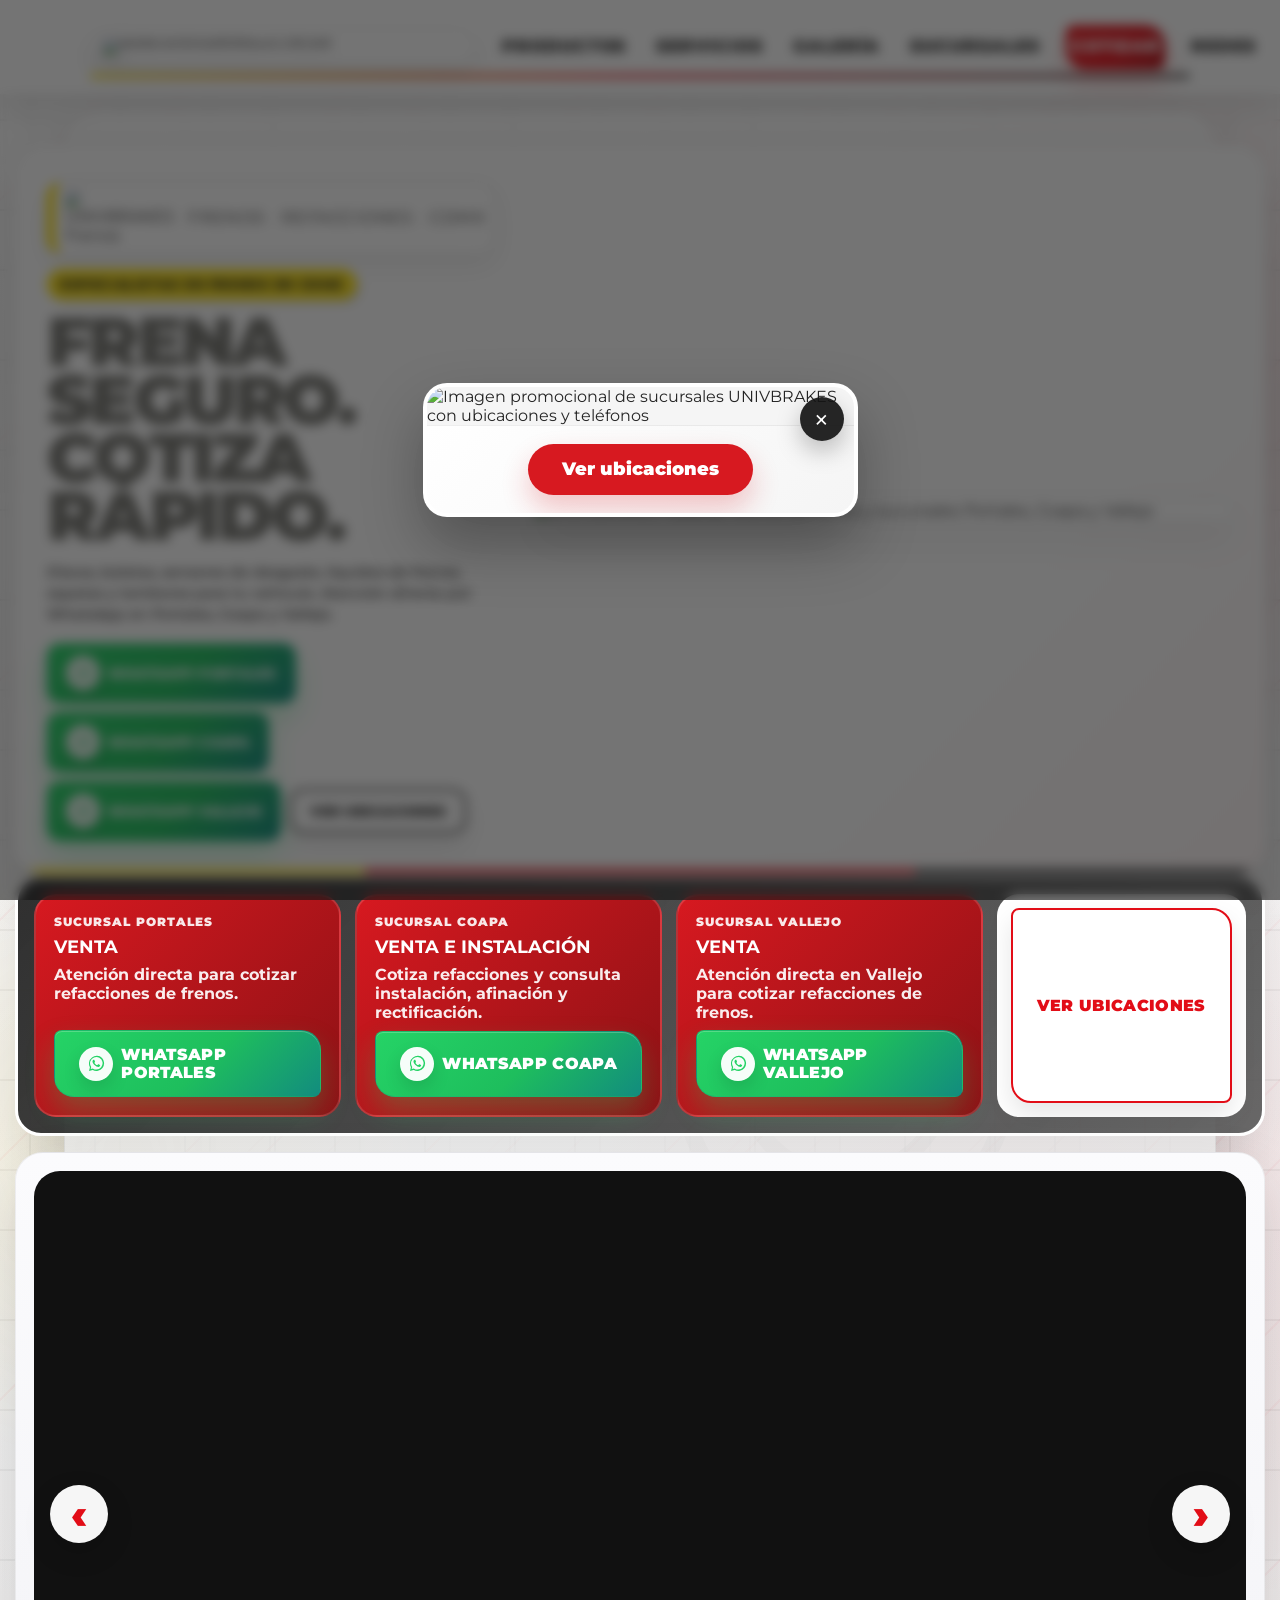
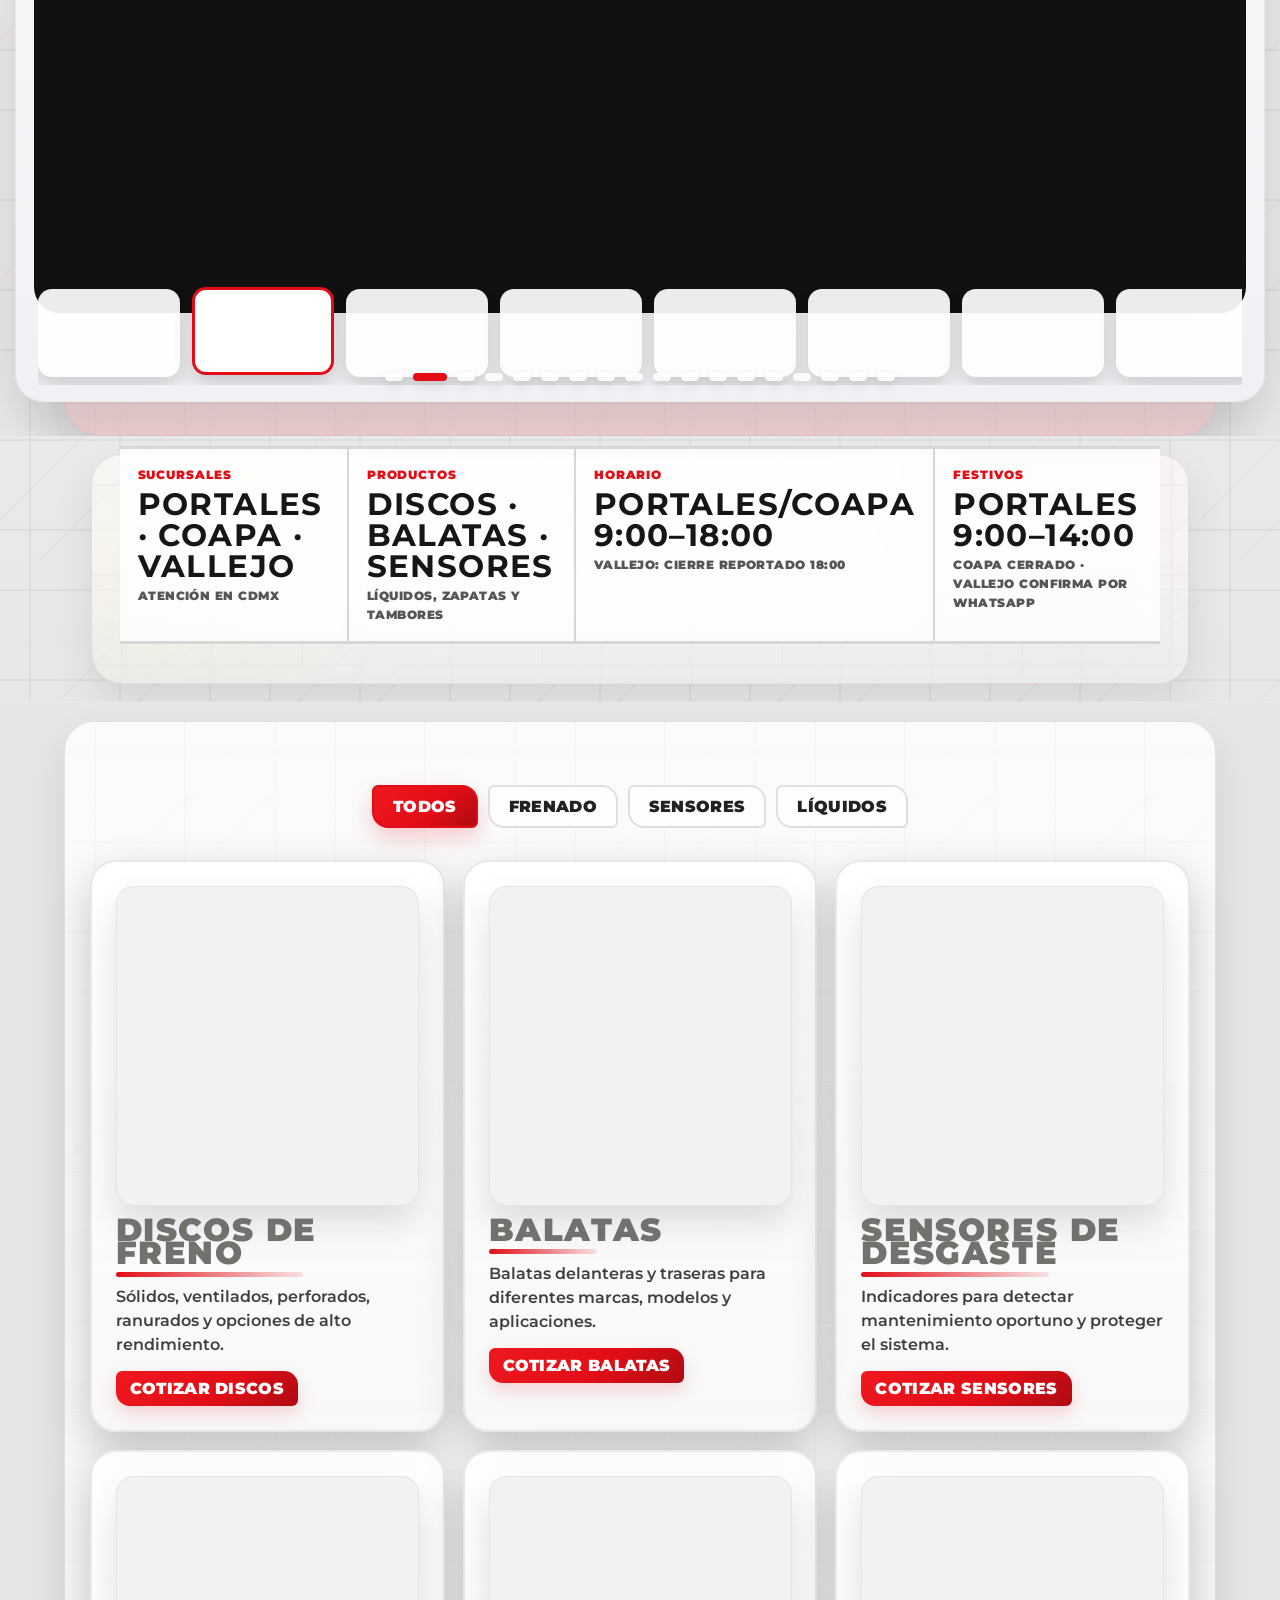
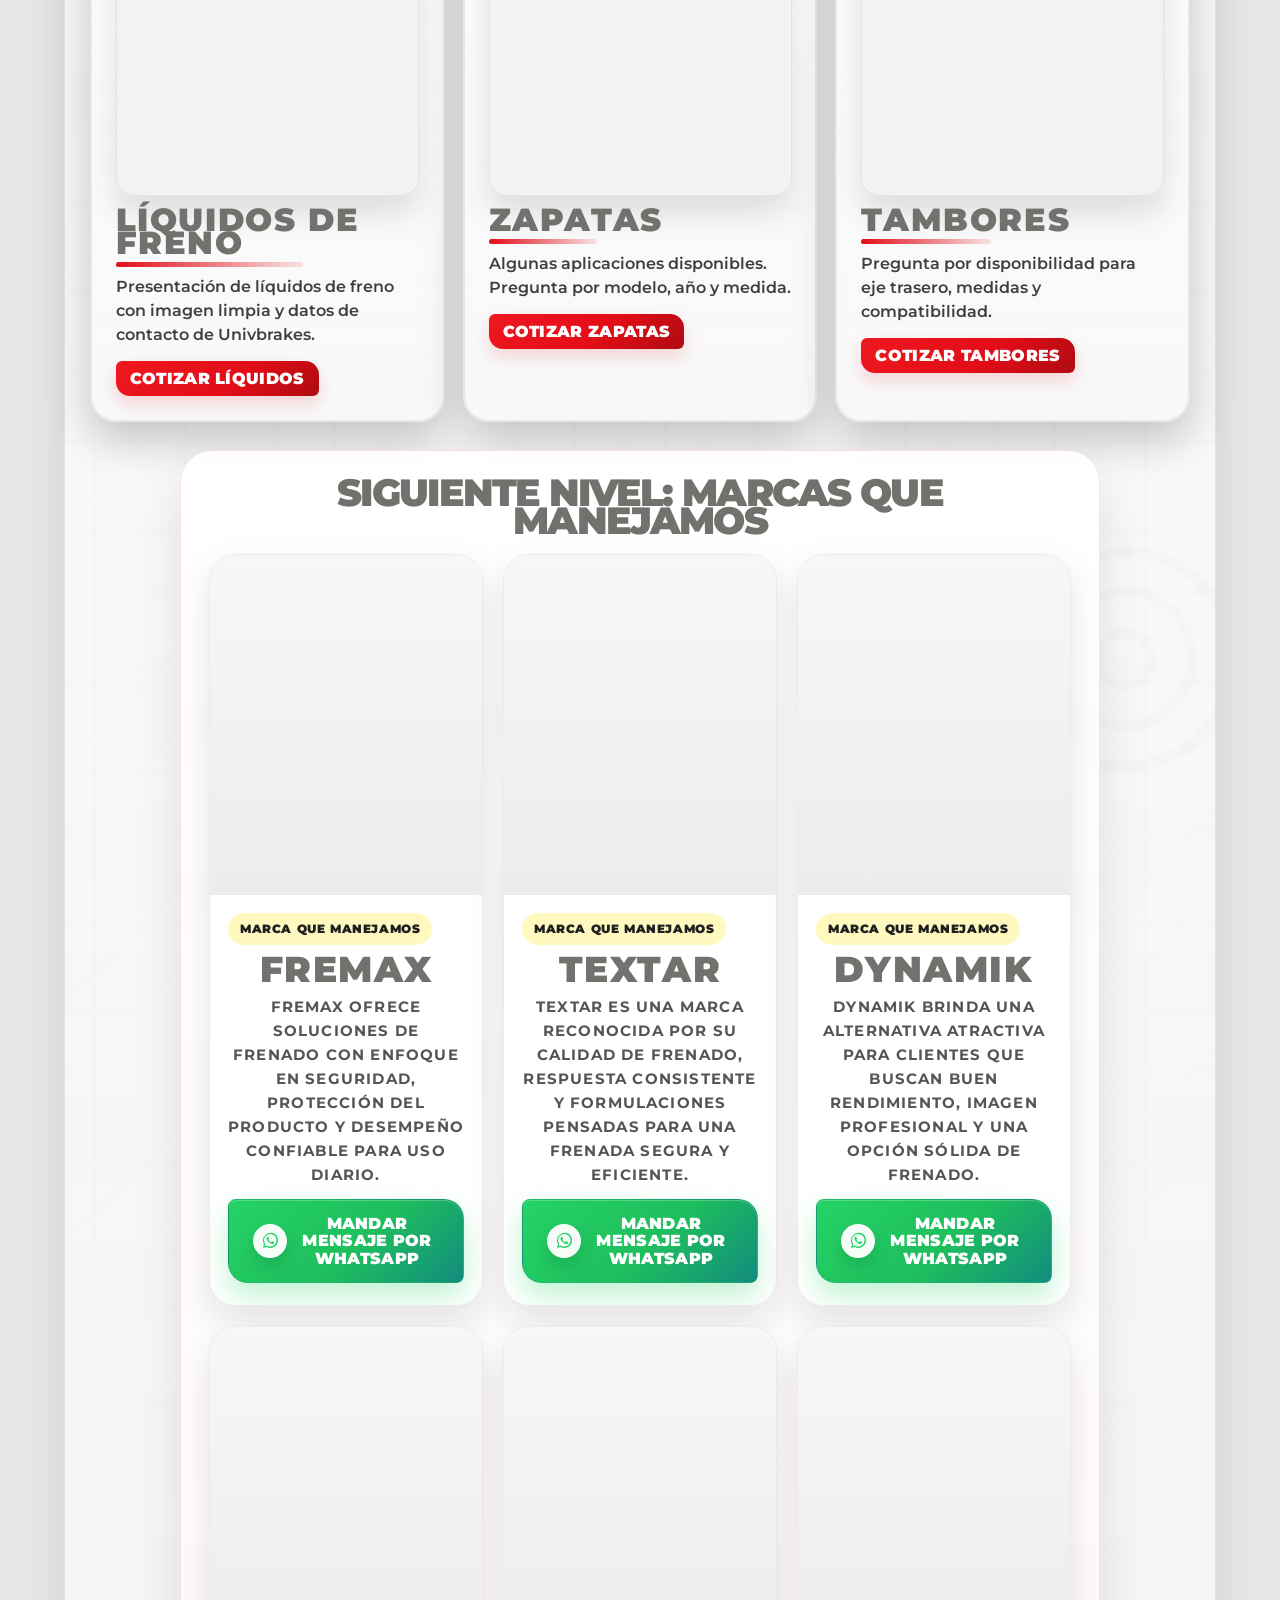
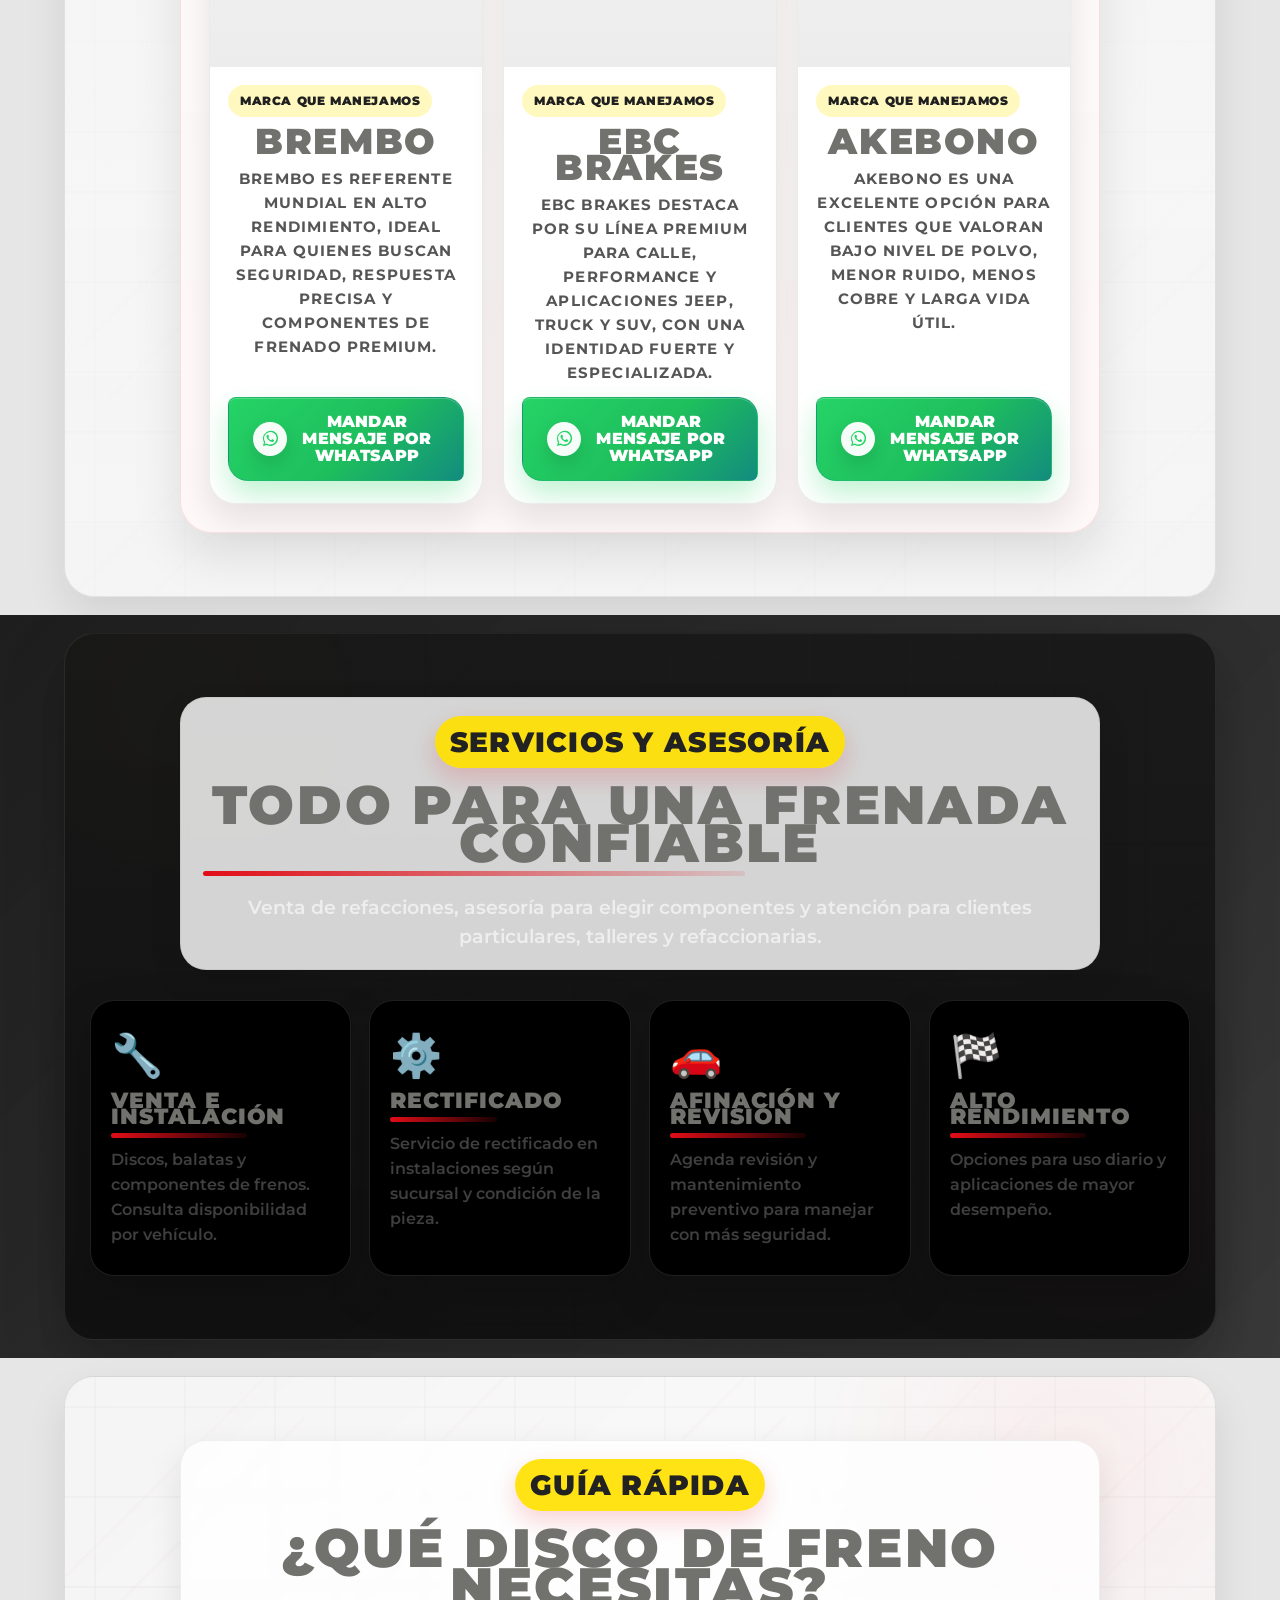
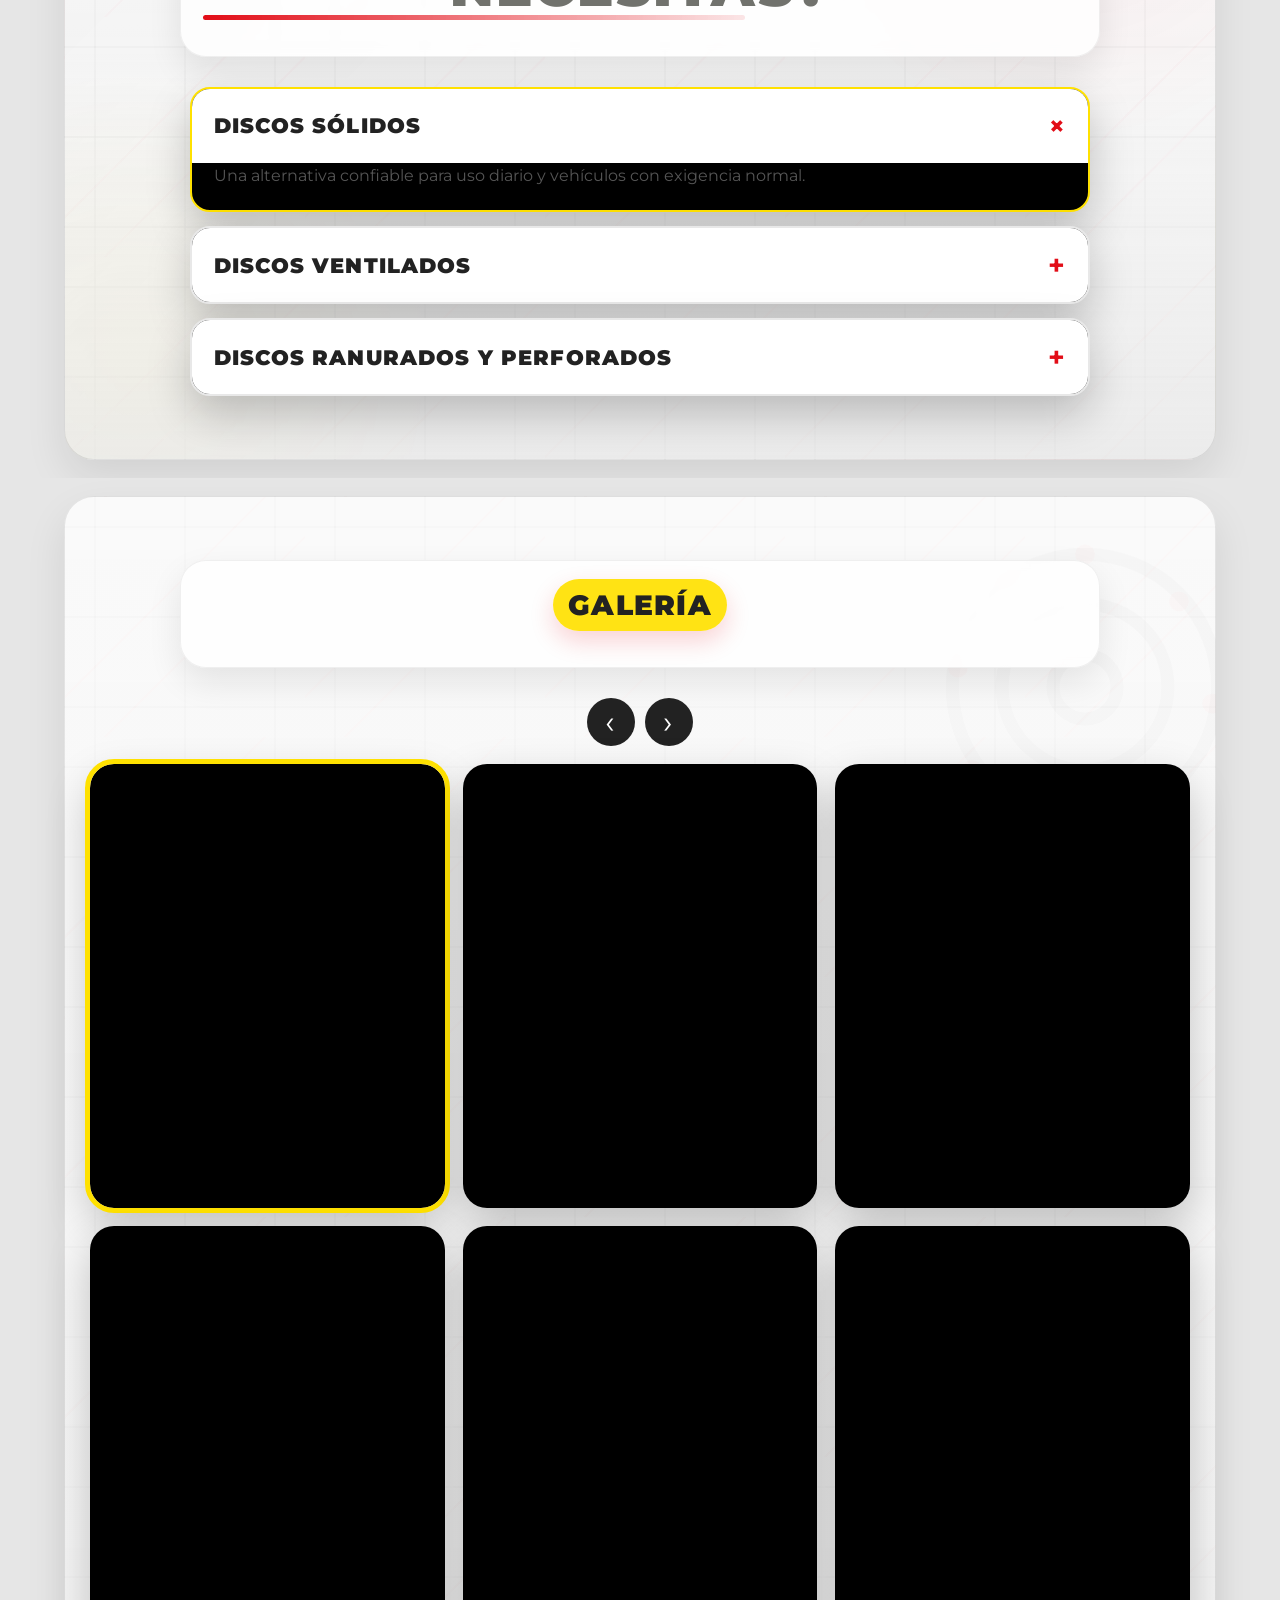
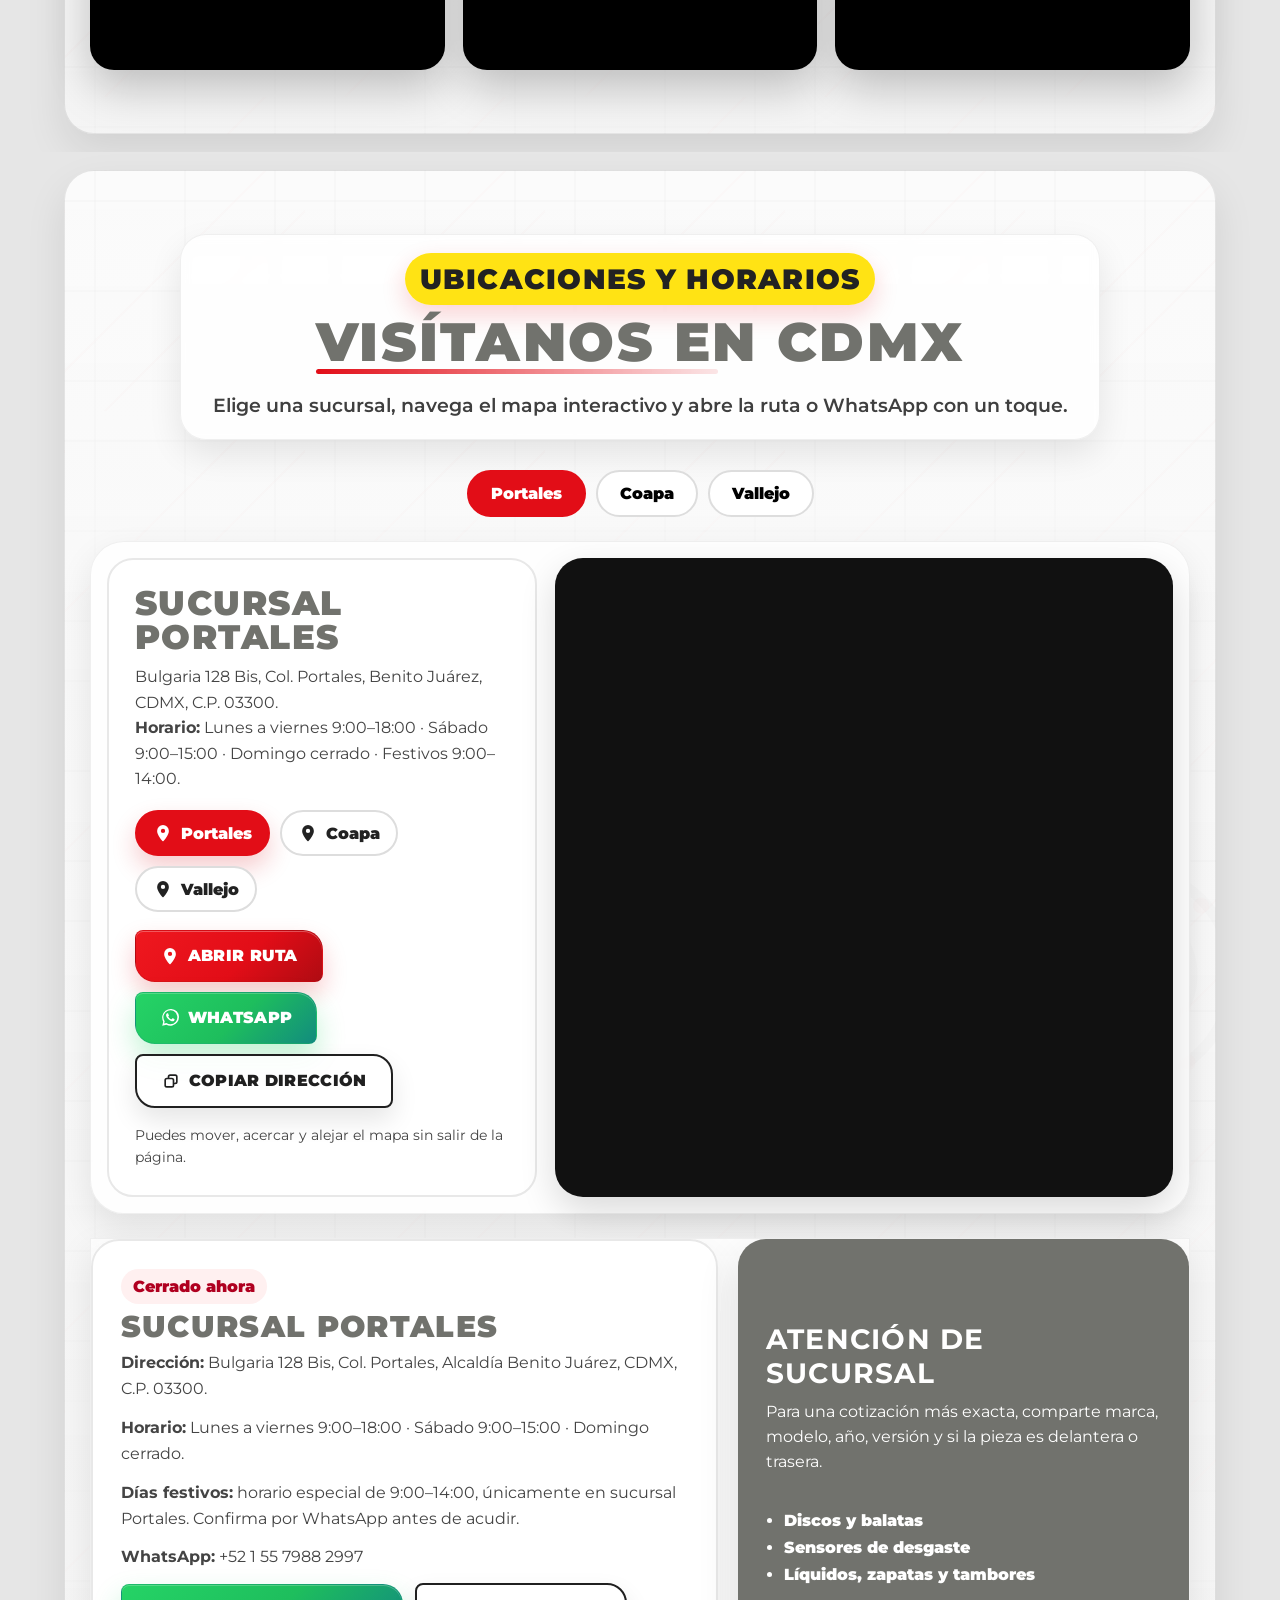
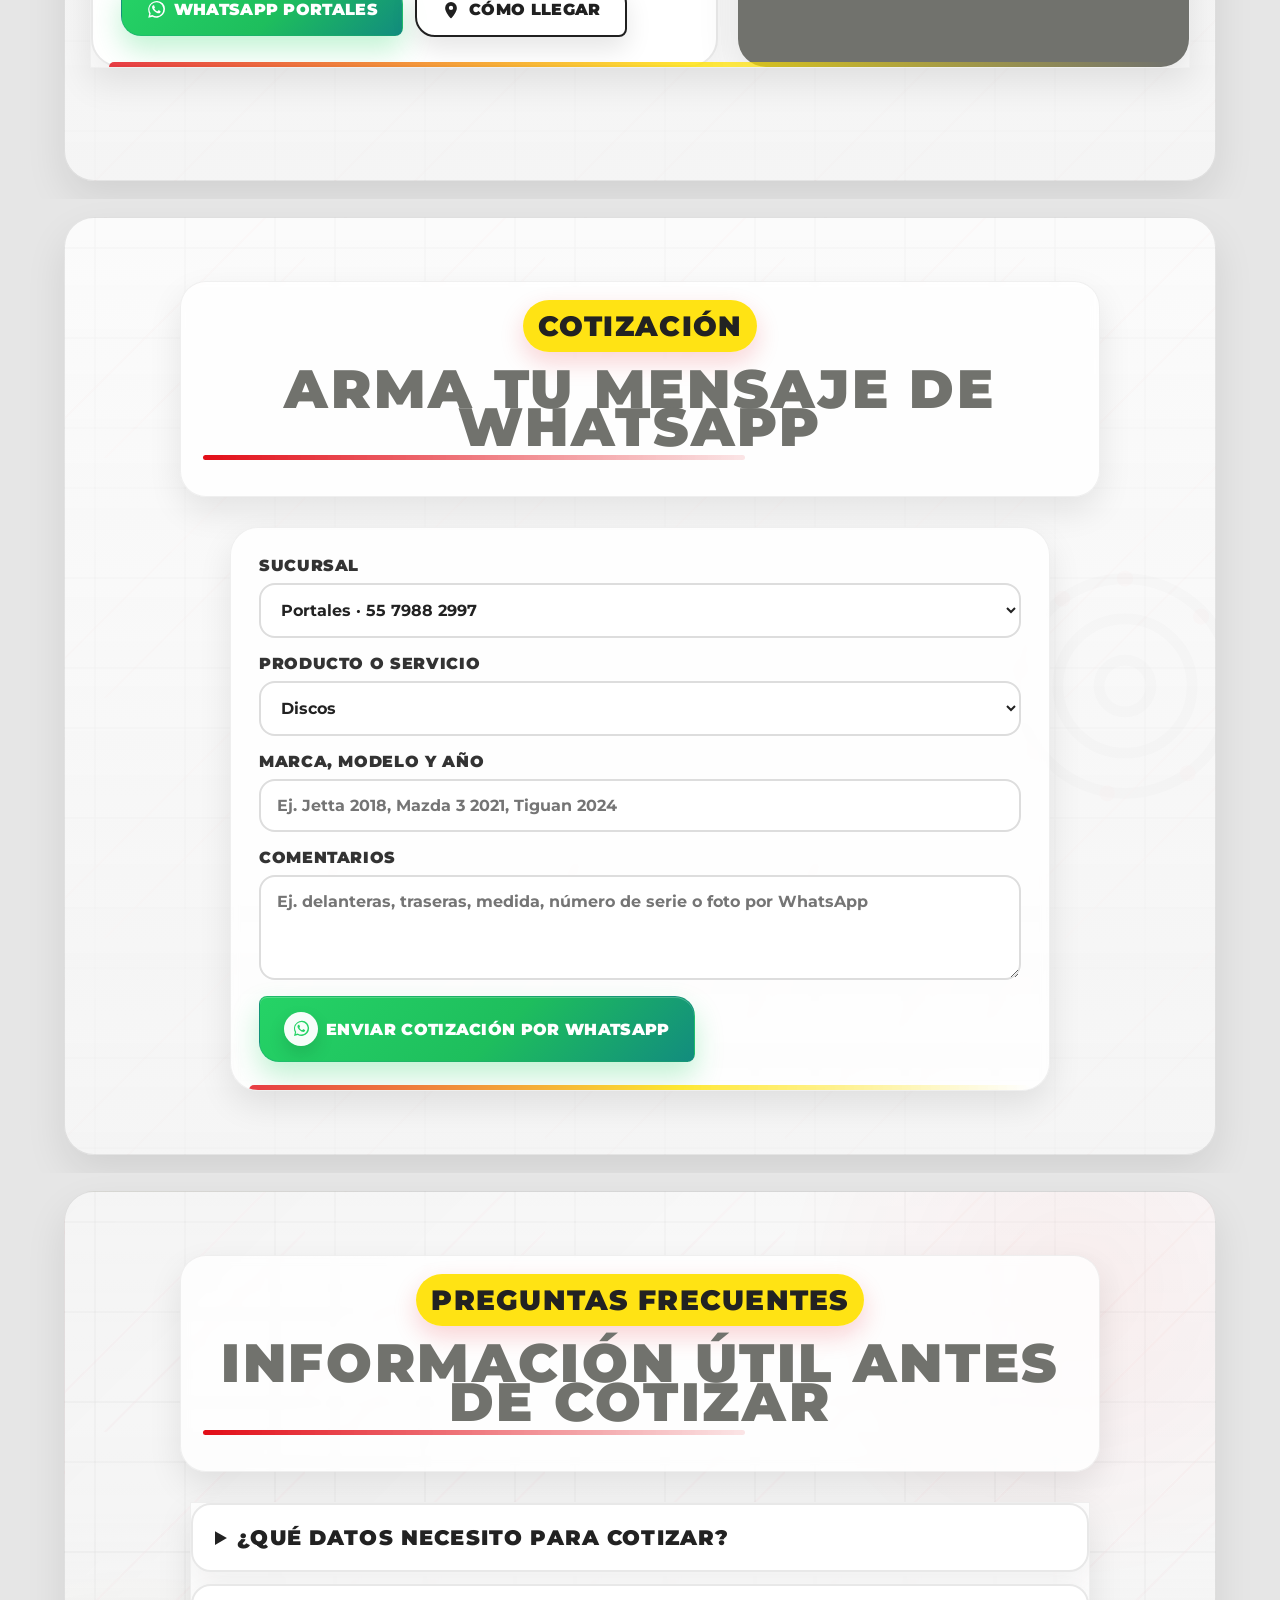
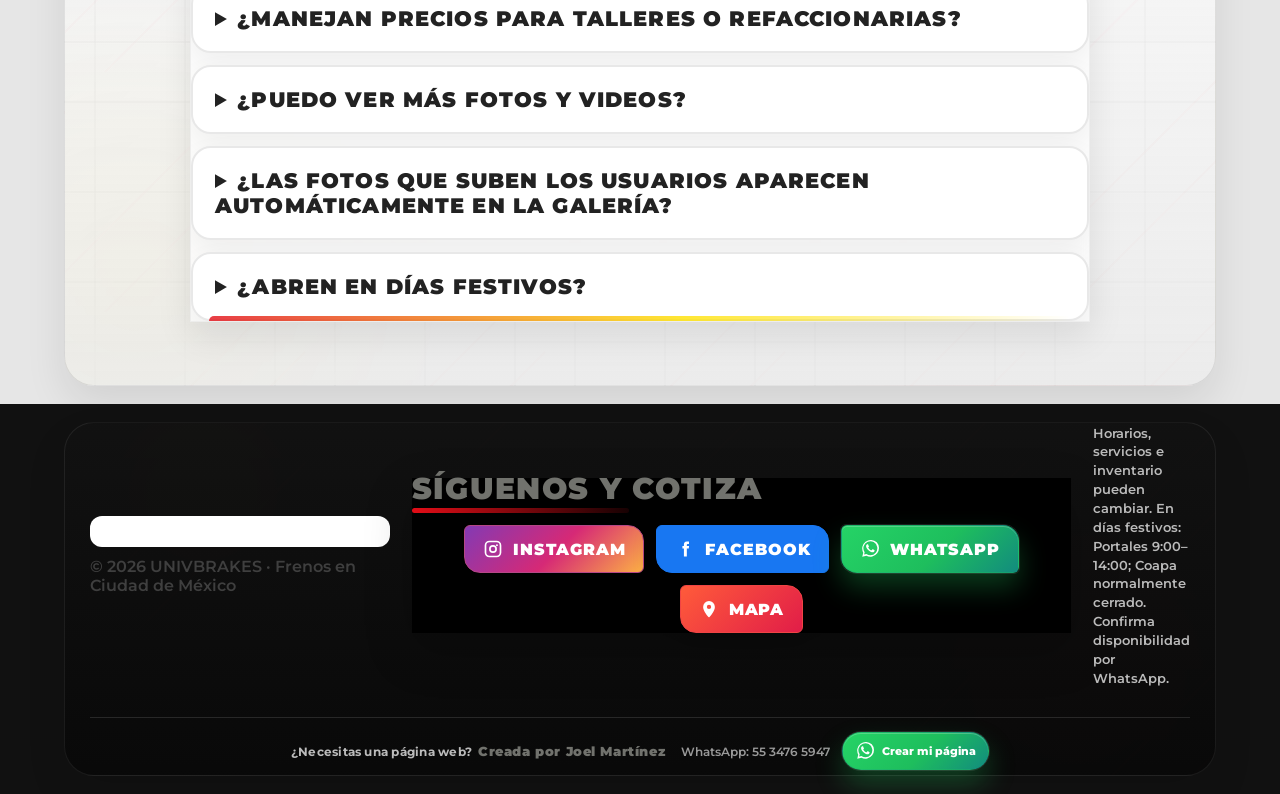
==== commit 13db0817: "Add files via upload" ====
--- a/index.html
+++ b/index.html
@@ -8,11 +8,6 @@
 <meta content="UNIVBRAKES Frenos en CDMX: discos, balatas, sensores de desgaste, líquido de frenos, zapatas, tambores, rectificado, cotizaciones por WhatsApp y carga de fotos para usuarios." name="description"/>
 <meta content="#d71920" name="theme-color"/>
 <title>UNIVBRAKES | Frenos, discos y balatas en CDMX</title>
-<link rel="icon" type="image/x-icon" href="favicon.ico?v=5"/>
-<link rel="icon" type="image/png" sizes="32x32" href="favicon-32.png?v=5"/>
-<link rel="icon" type="image/png" sizes="64x64" href="favicon.png?v=5"/>
-<link rel="apple-touch-icon" sizes="180x180" href="apple-touch-icon.png?v=5"/>
-
 <link href="https://fonts.googleapis.com" rel="preconnect"/>
 <link crossorigin="" href="https://fonts.gstatic.com" rel="preconnect"/>
 <link href="https://fonts.googleapis.com/css2?family=Bebas+Neue&amp;family=Montserrat:wght@400;600;700;800;900&amp;display=swap" rel="stylesheet"/>
@@ -50,7 +45,7 @@
   min-height:100vh;
   background:
     linear-gradient(rgba(242,242,242,.94),rgba(242,242,242,.94)),
-    url("[data-uri]");
+    url("assets/media/img-07c2f9f9522da584.webp");
   background-size:auto,920px;
   background-position:center;
 }
@@ -208,7 +203,7 @@
 }
 .hero-branch-panel{
   display:grid;
-  grid-template-columns:repeat(2,minmax(0,1fr)) auto;
+  grid-template-columns:repeat(3,minmax(0,1fr)) auto;
   gap:14px;
   align-items:stretch;
   background:linear-gradient(135deg,rgba(40,40,40,.96),rgba(92,92,92,.92));
@@ -1066,7 +1061,7 @@
     linear-gradient(115deg,rgba(255,255,255,.92),rgba(241,241,241,.95)),
     radial-gradient(circle at 16% 20%,rgba(255,225,0,.38),transparent 28%),
     radial-gradient(circle at 85% 12%,rgba(226,13,23,.14),transparent 30%),
-    url("[data-uri]");
+    url("assets/media/img-07c2f9f9522da584.webp");
   background-size:auto,auto,auto,940px;
   background-position:center,center,center,center 62%;
 }
@@ -1448,7 +1443,7 @@
   z-index:-2;
   background:
     linear-gradient(rgba(230,230,230,.92), rgba(222,222,222,.92)),
-    url("[data-uri]") center top / cover no-repeat;
+    url("assets/media/img-ea77a86b230f2255.webp") center top / cover no-repeat;
   filter:grayscale(1) blur(2.5px);
   transform:scale(1.035);
   opacity:.48;
@@ -1469,7 +1464,7 @@
   position:relative;
   background:
     linear-gradient(100deg, rgba(244,244,244,.94) 0%, rgba(244,244,244,.90) 45%, rgba(244,244,244,.76) 100%),
-    url("[data-uri]") center center / cover no-repeat !important;
+    url("assets/media/img-ea77a86b230f2255.webp") center center / cover no-repeat !important;
   overflow:hidden;
 }
 .site-header::before{
@@ -1564,7 +1559,7 @@
 .dark{
   background:
     linear-gradient(135deg, rgba(18,18,18,.94), rgba(38,38,38,.90)),
-    url("[data-uri]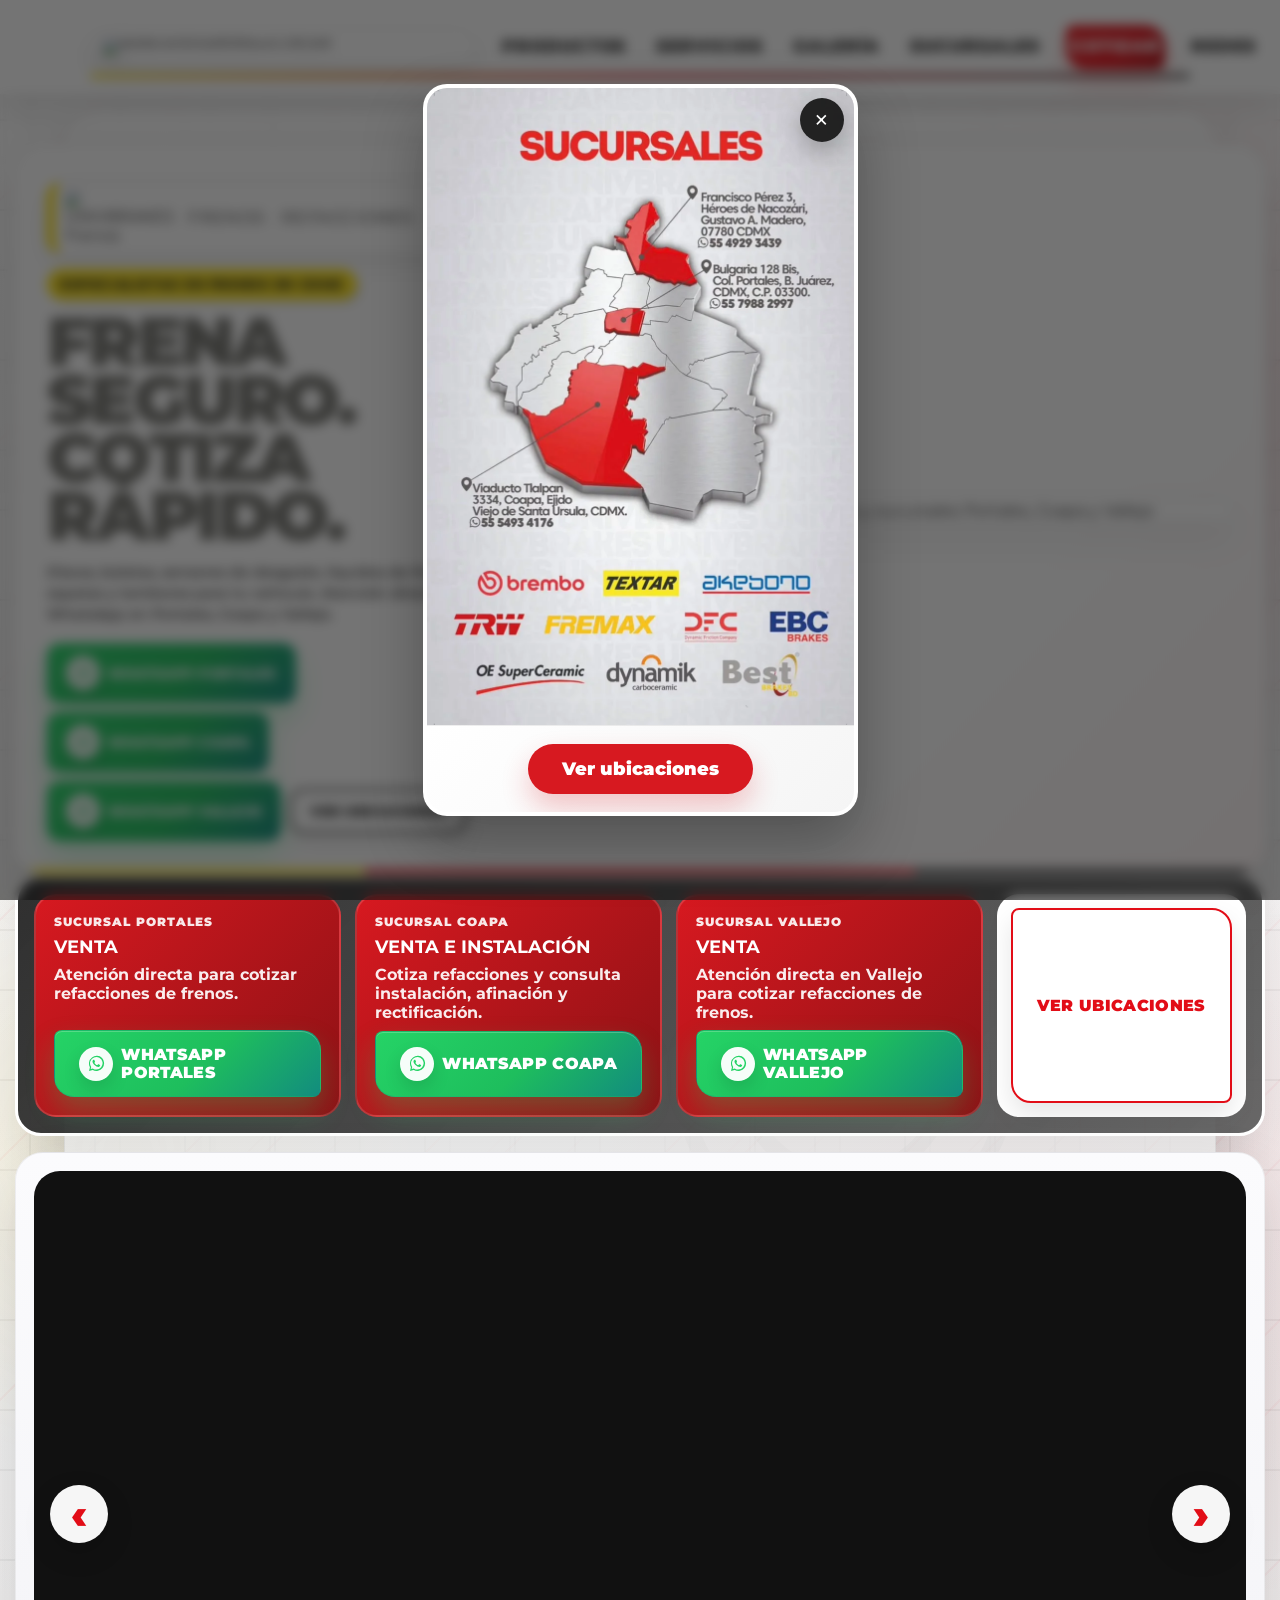
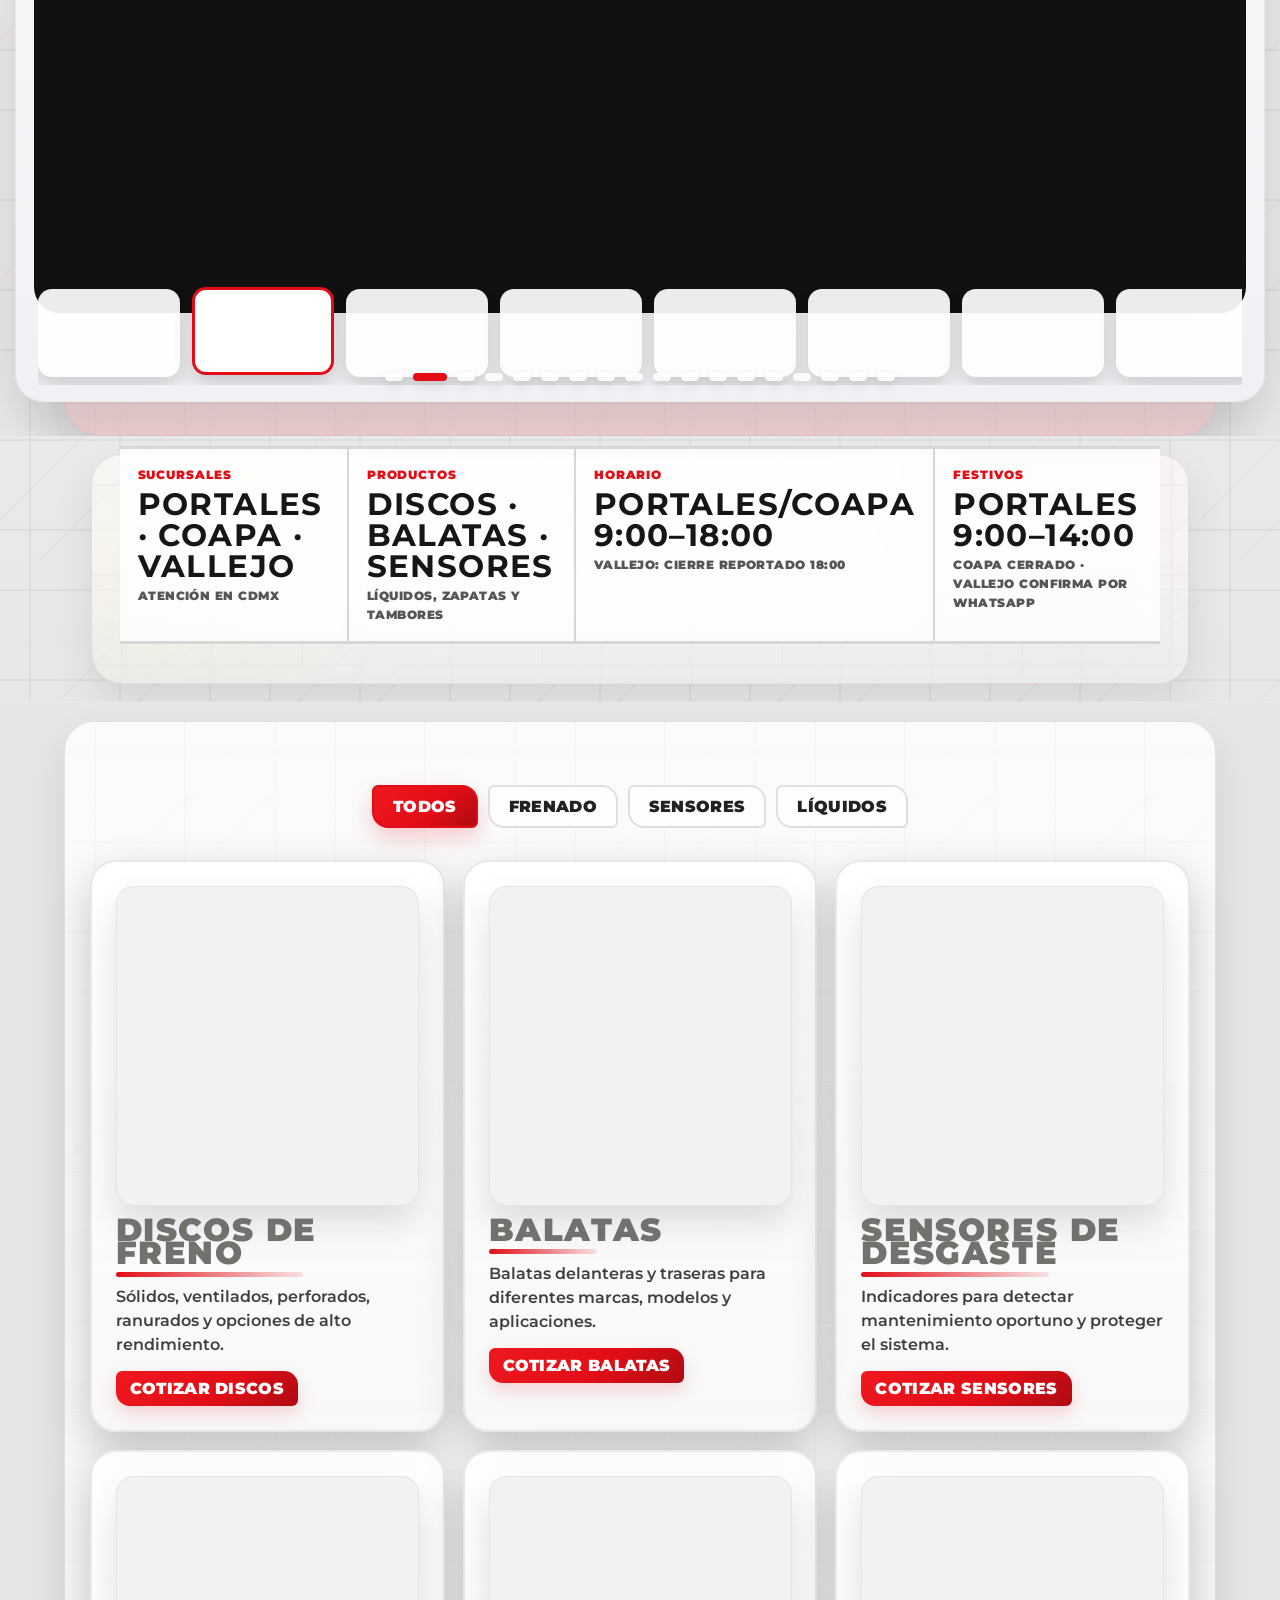
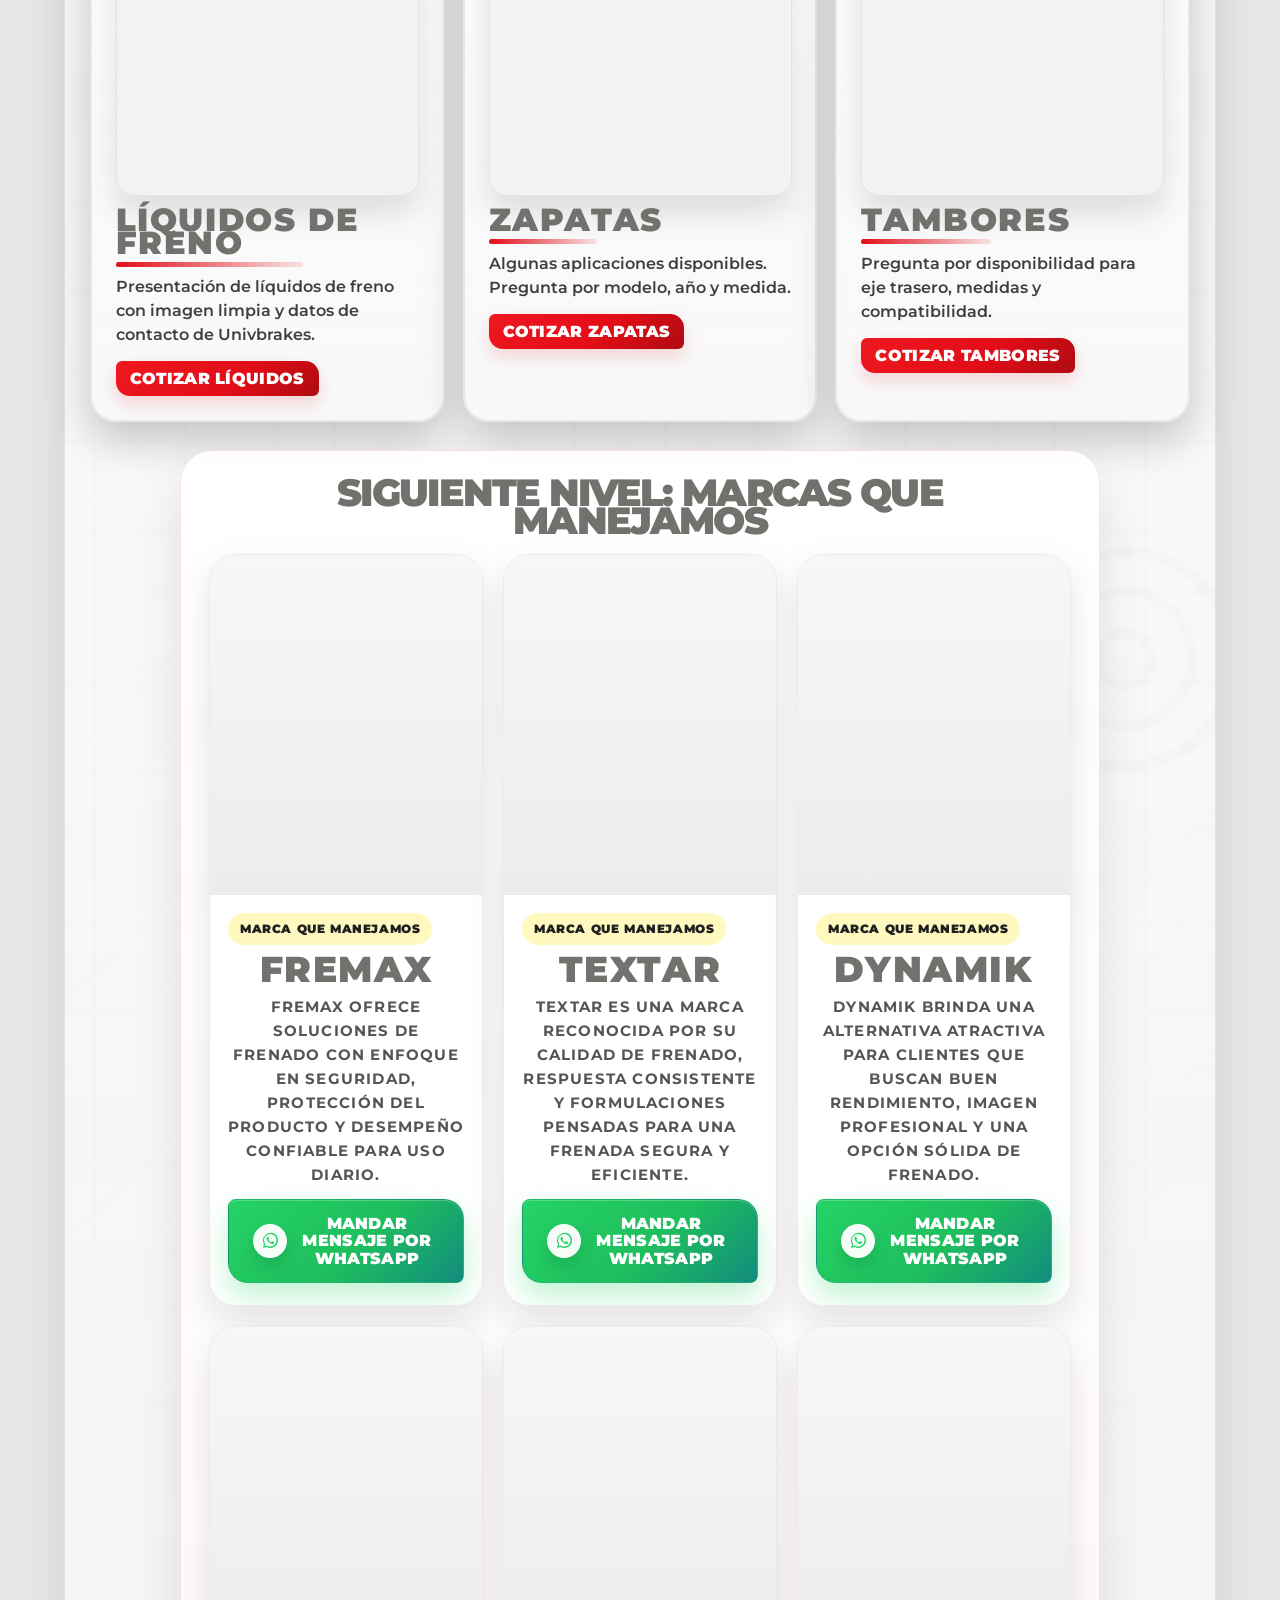
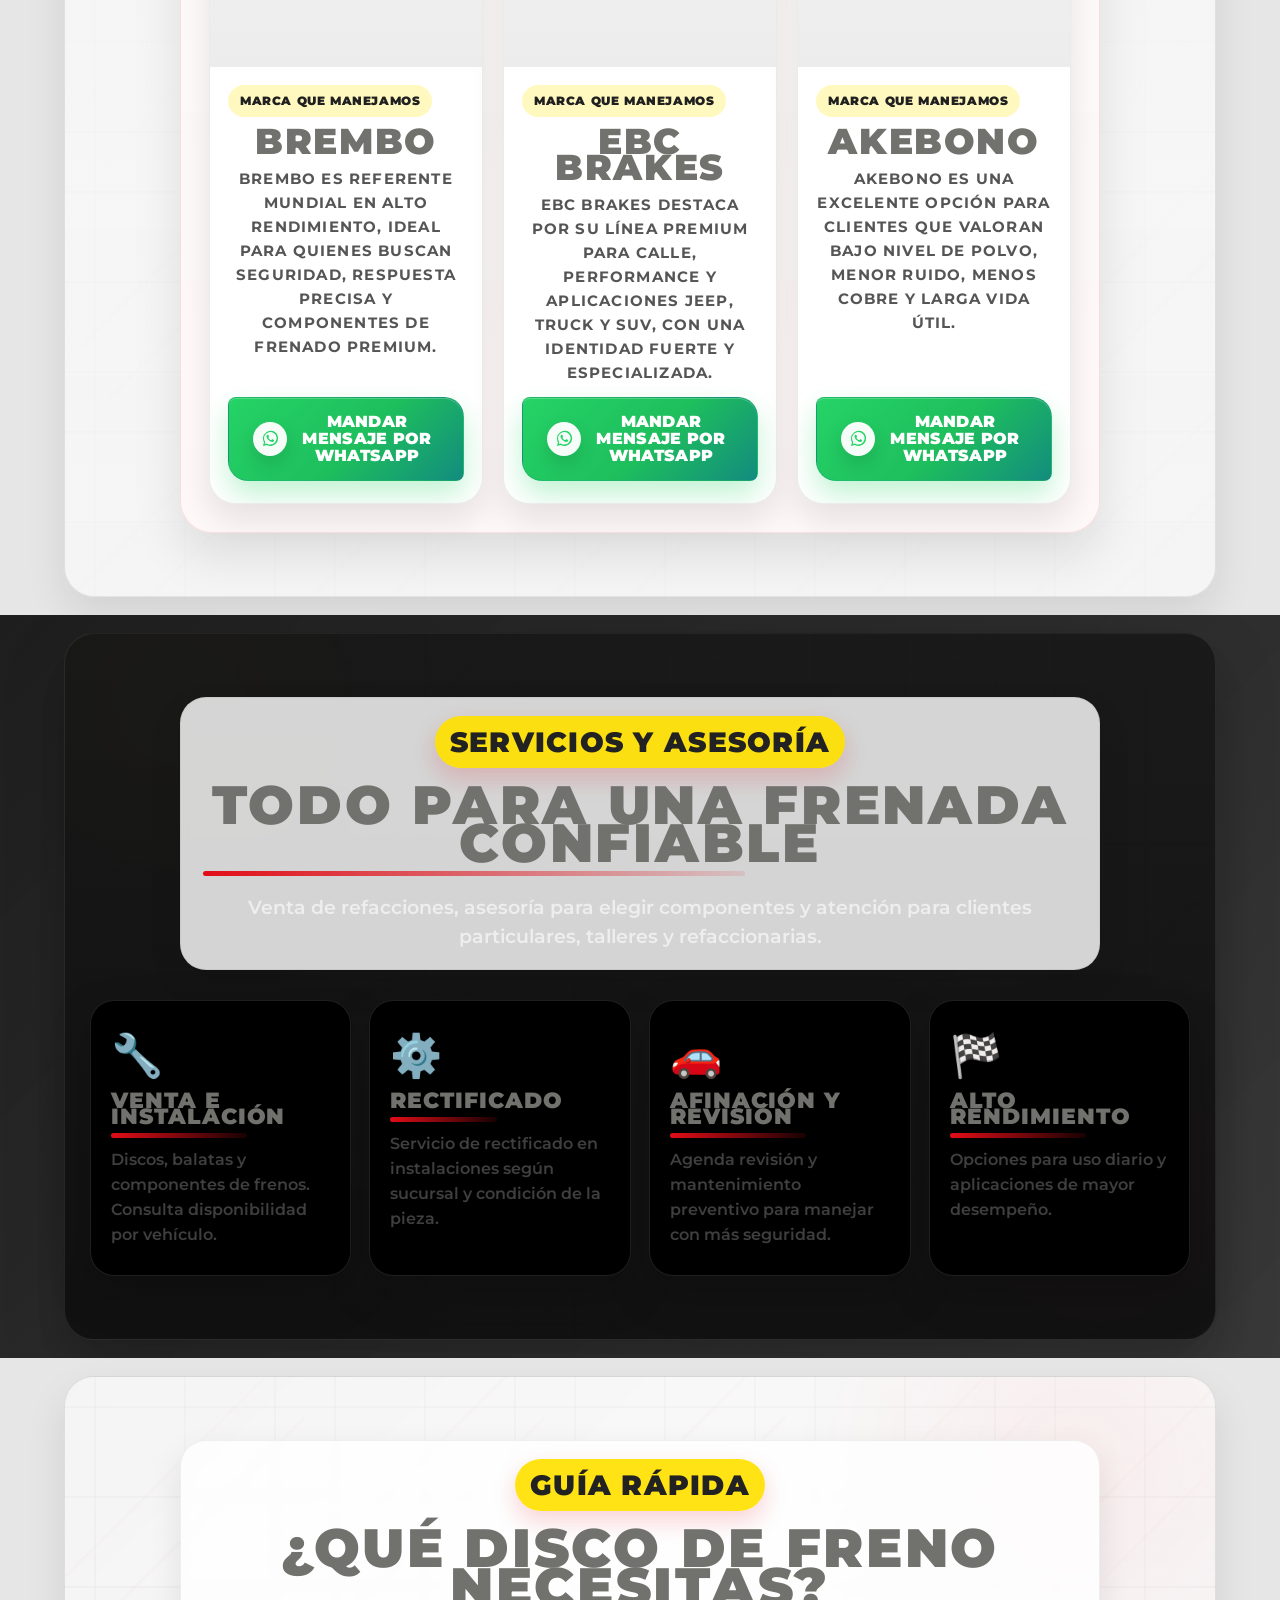
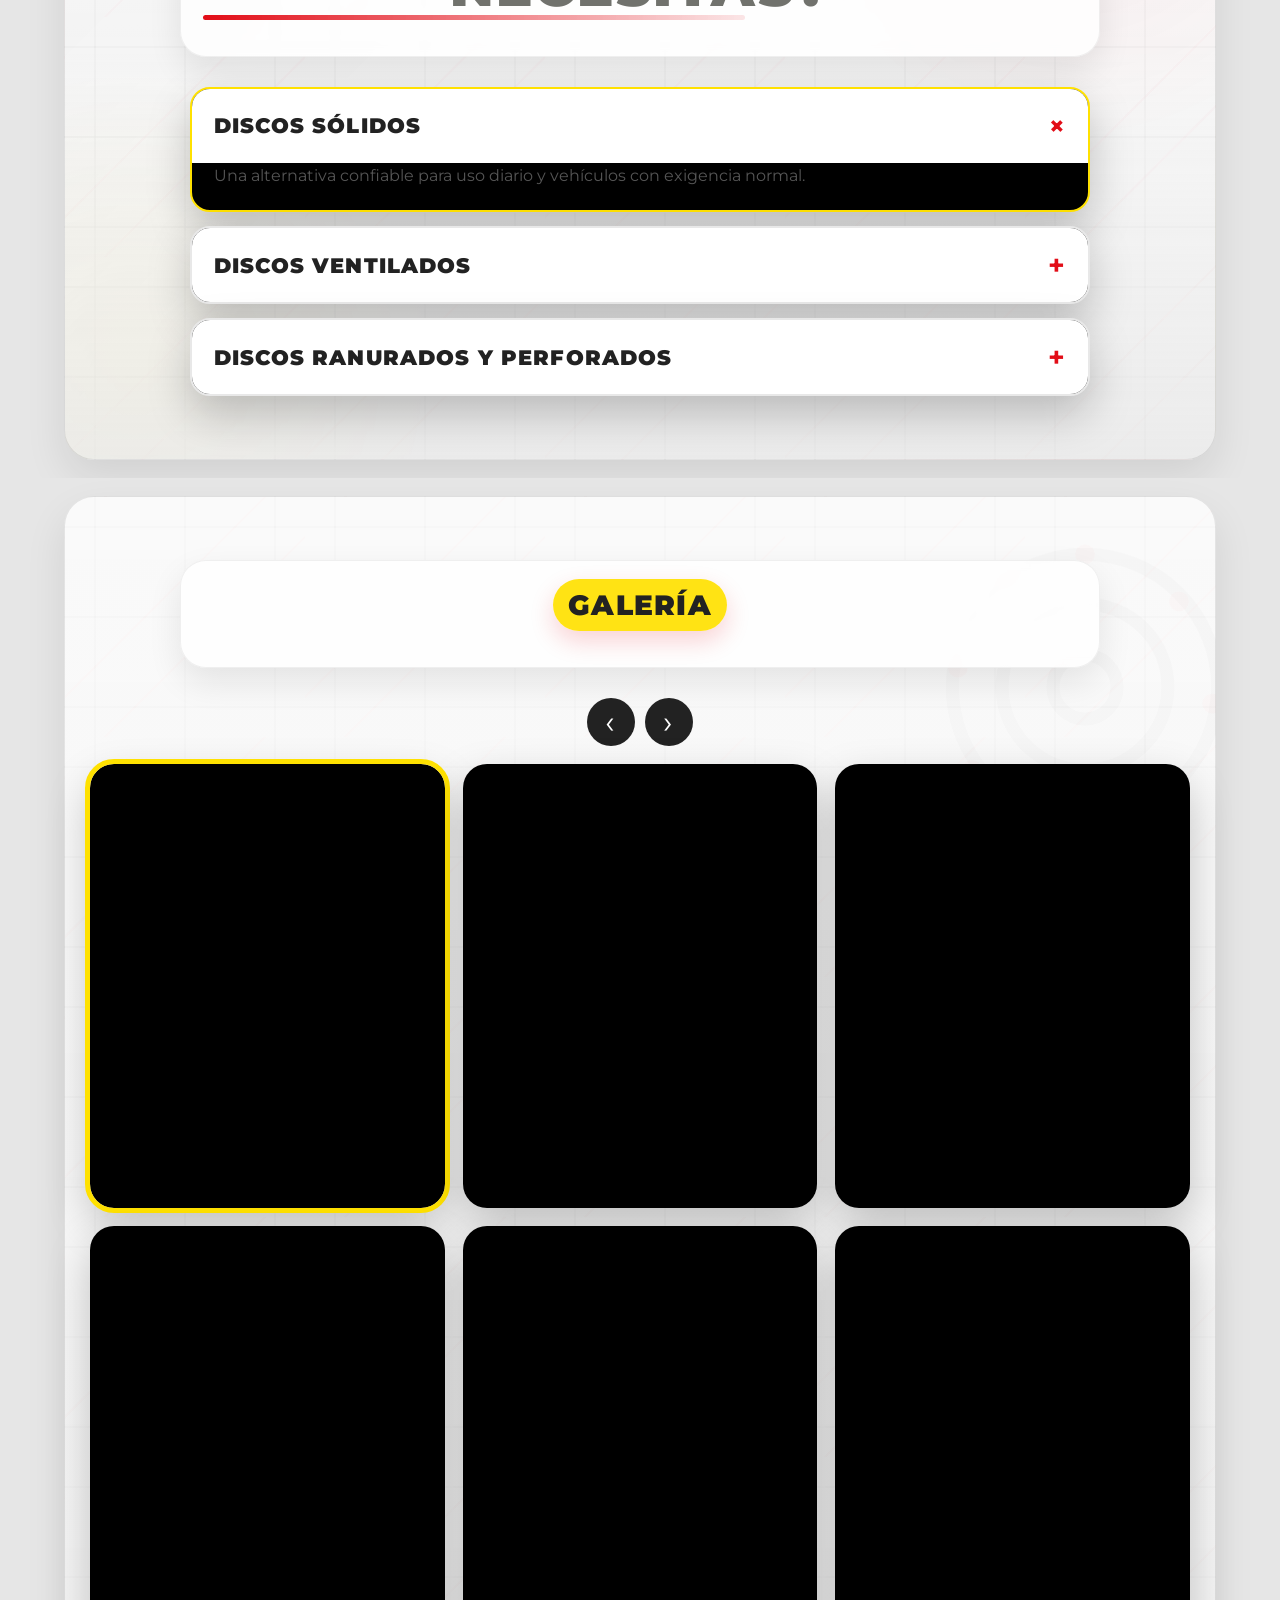
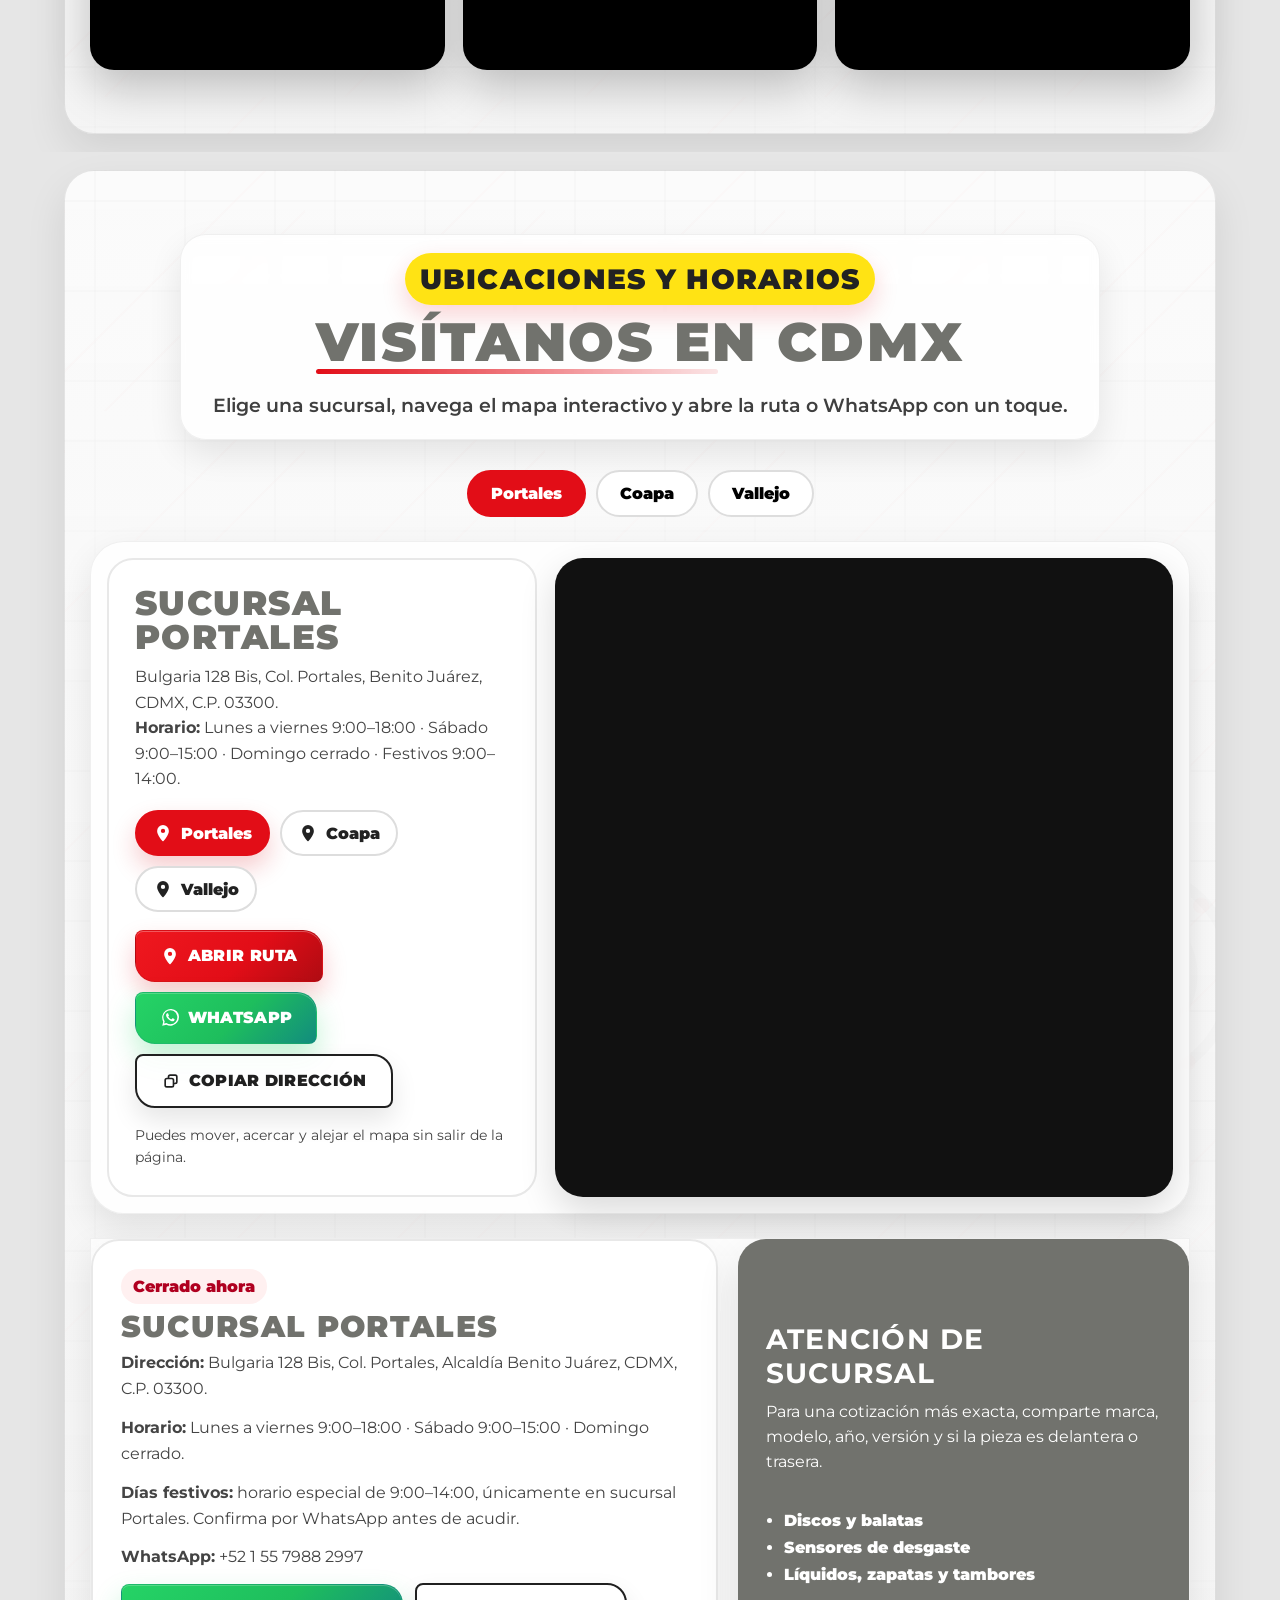
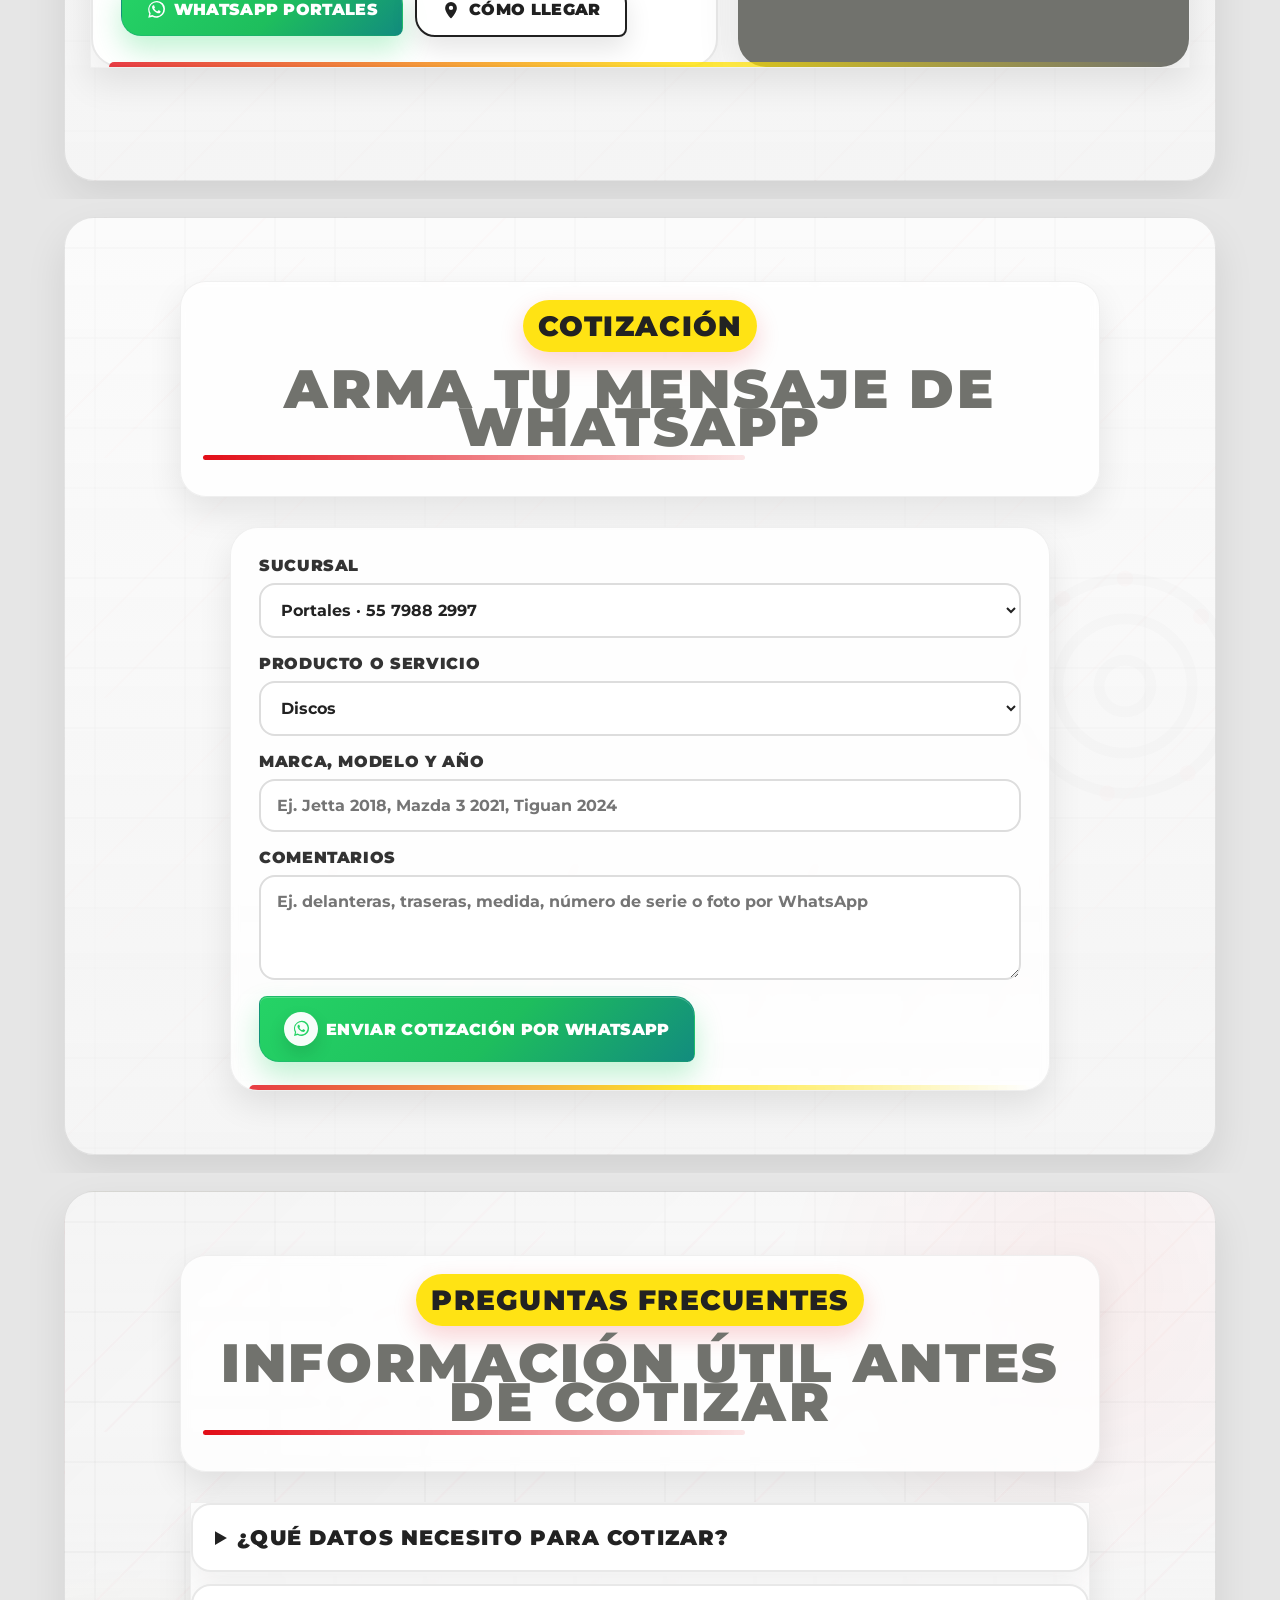
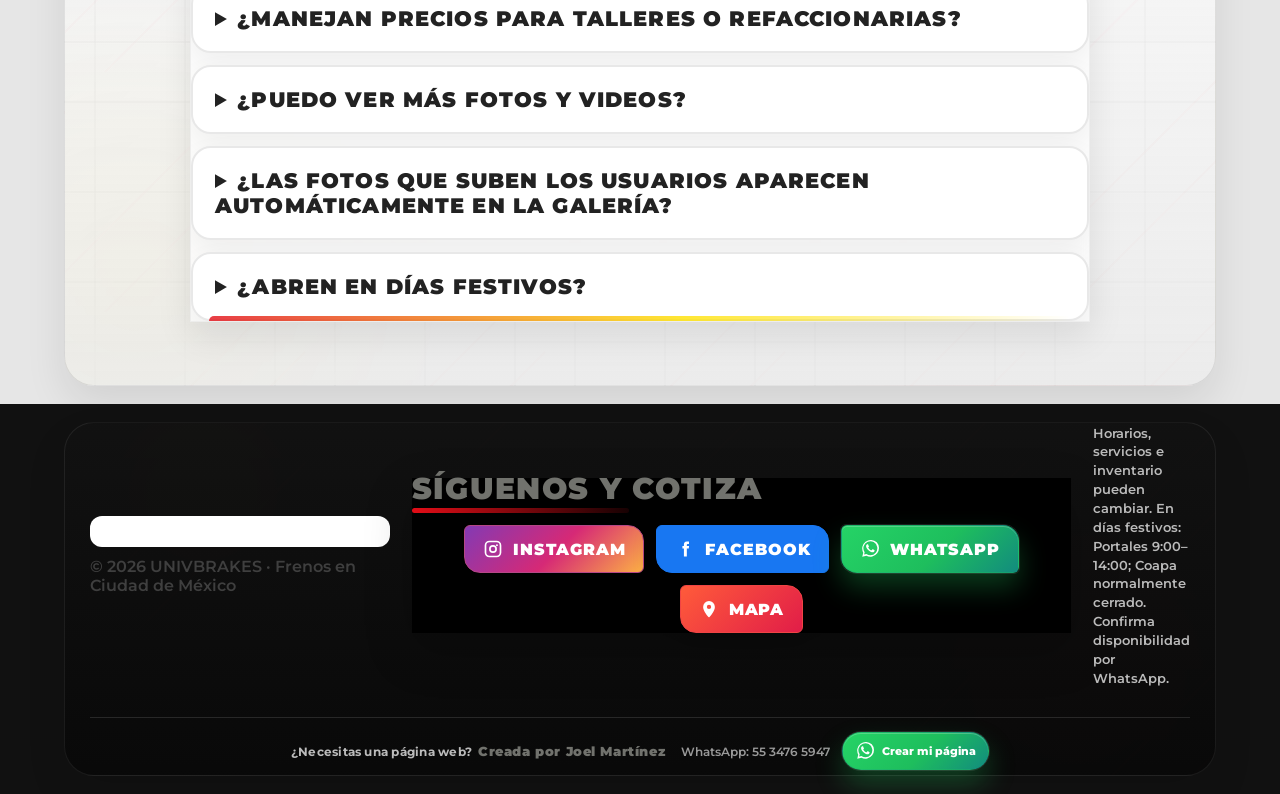
==== commit eeafaff4: "Add files via upload" ====
--- a/index.html
+++ b/index.html
@@ -4066,7 +4066,7 @@
 <div class="promo-popup-overlay" id="promoPopup" aria-hidden="true" role="dialog" aria-label="Sucursales UNIVBRAKES">
   <div class="promo-popup-card" role="document">
     <button class="promo-popup-close" id="promoPopupClose" aria-label="Cerrar anuncio">×</button>
-    <img class="promo-popup-image" src="assets/media/img-8b692cbc2cf528b8.webp" alt="Imagen promocional de sucursales UNIVBRAKES con ubicaciones y teléfonos"/>
+    <img class="promo-popup-image" src="[data-uri]" alt="Imagen promocional de sucursales UNIVBRAKES con ubicaciones y teléfonos"/>
     <div class="promo-popup-caption">
       <a class="promo-popup-cta" href="#sucursales">Ver ubicaciones</a>
     </div>
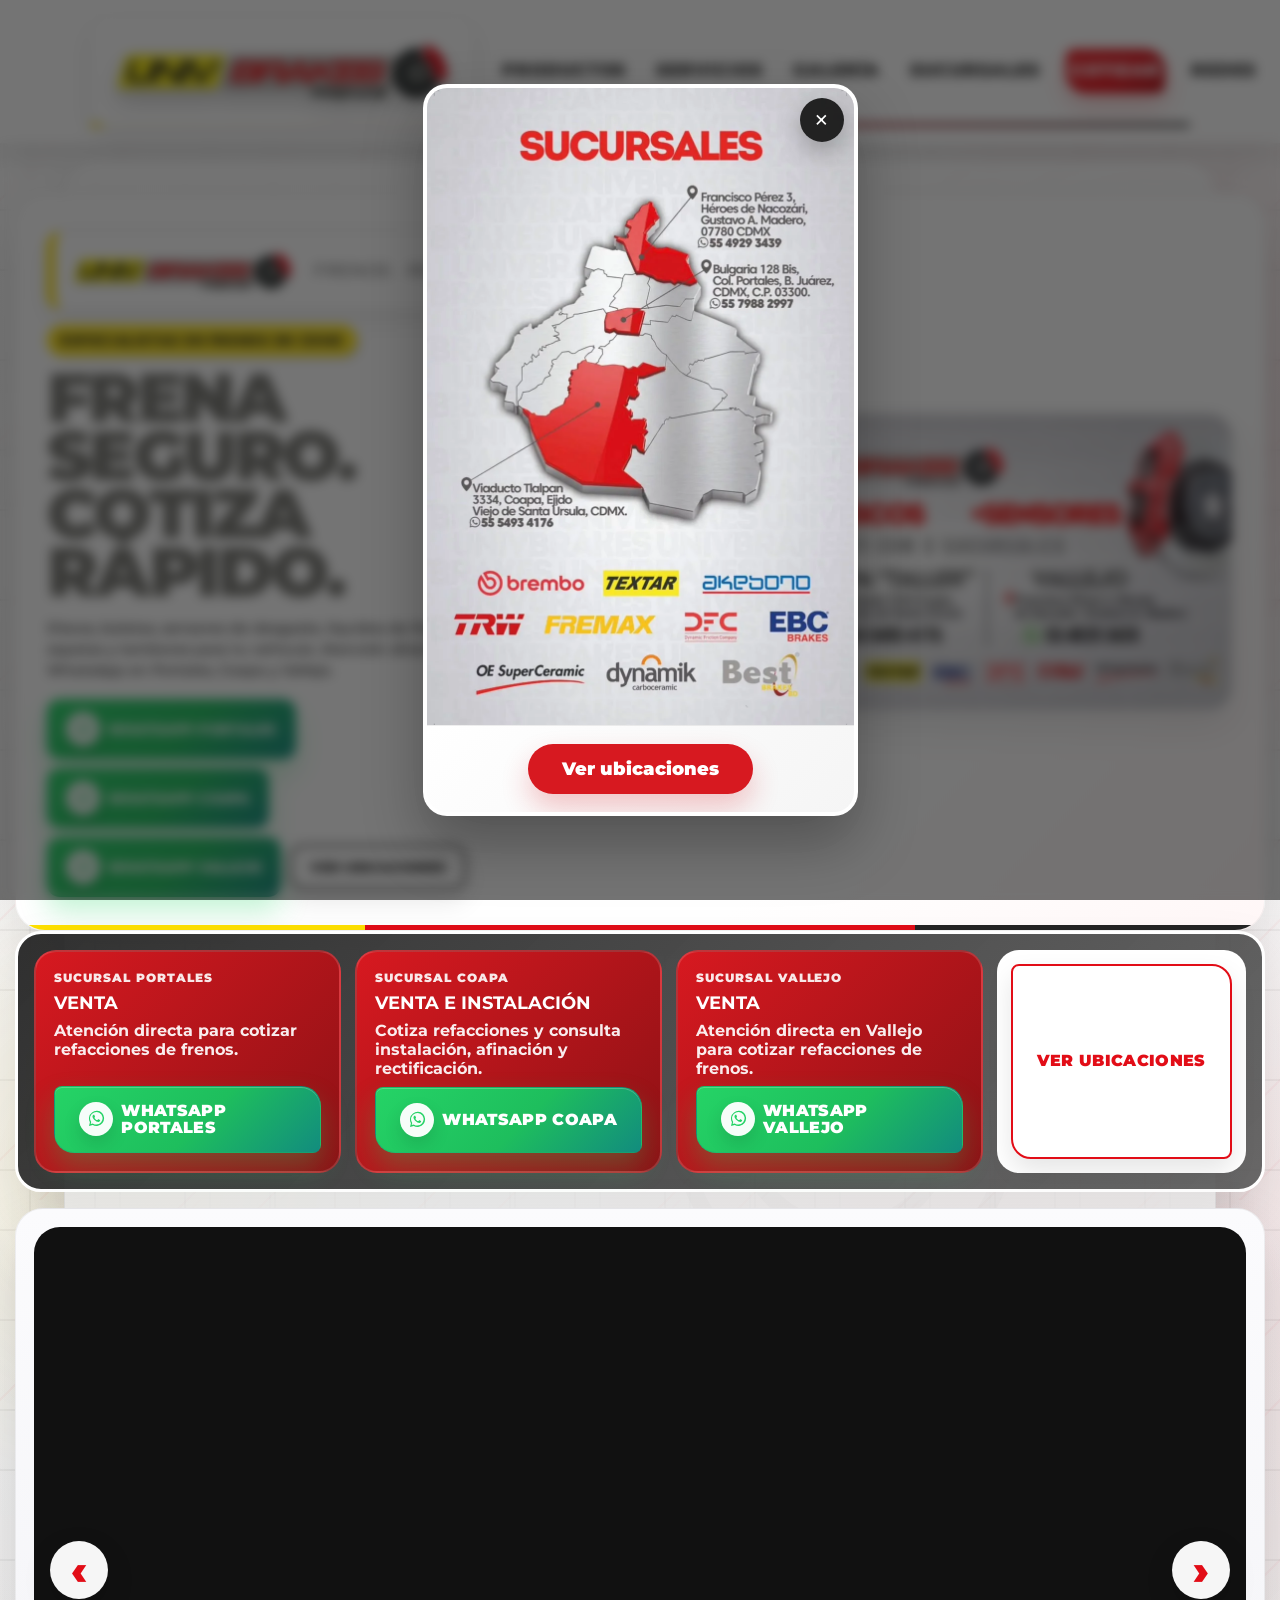
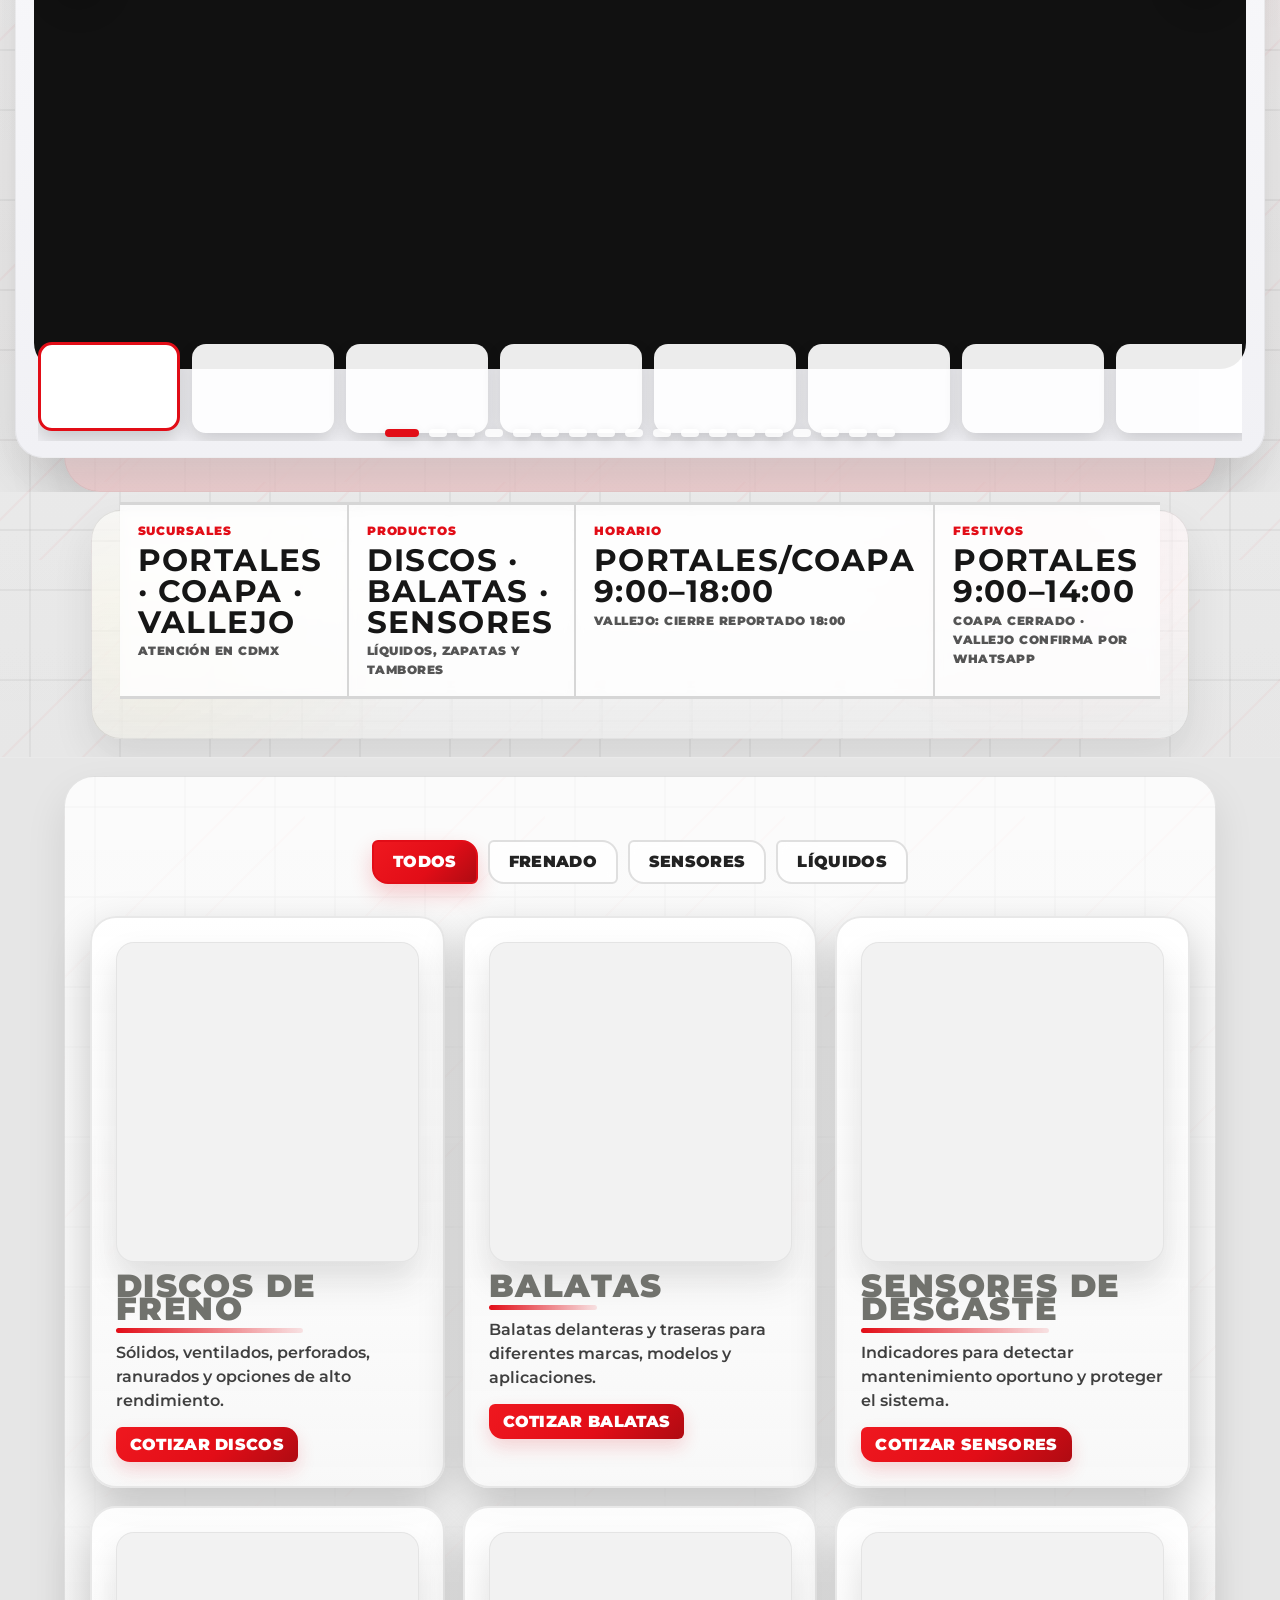
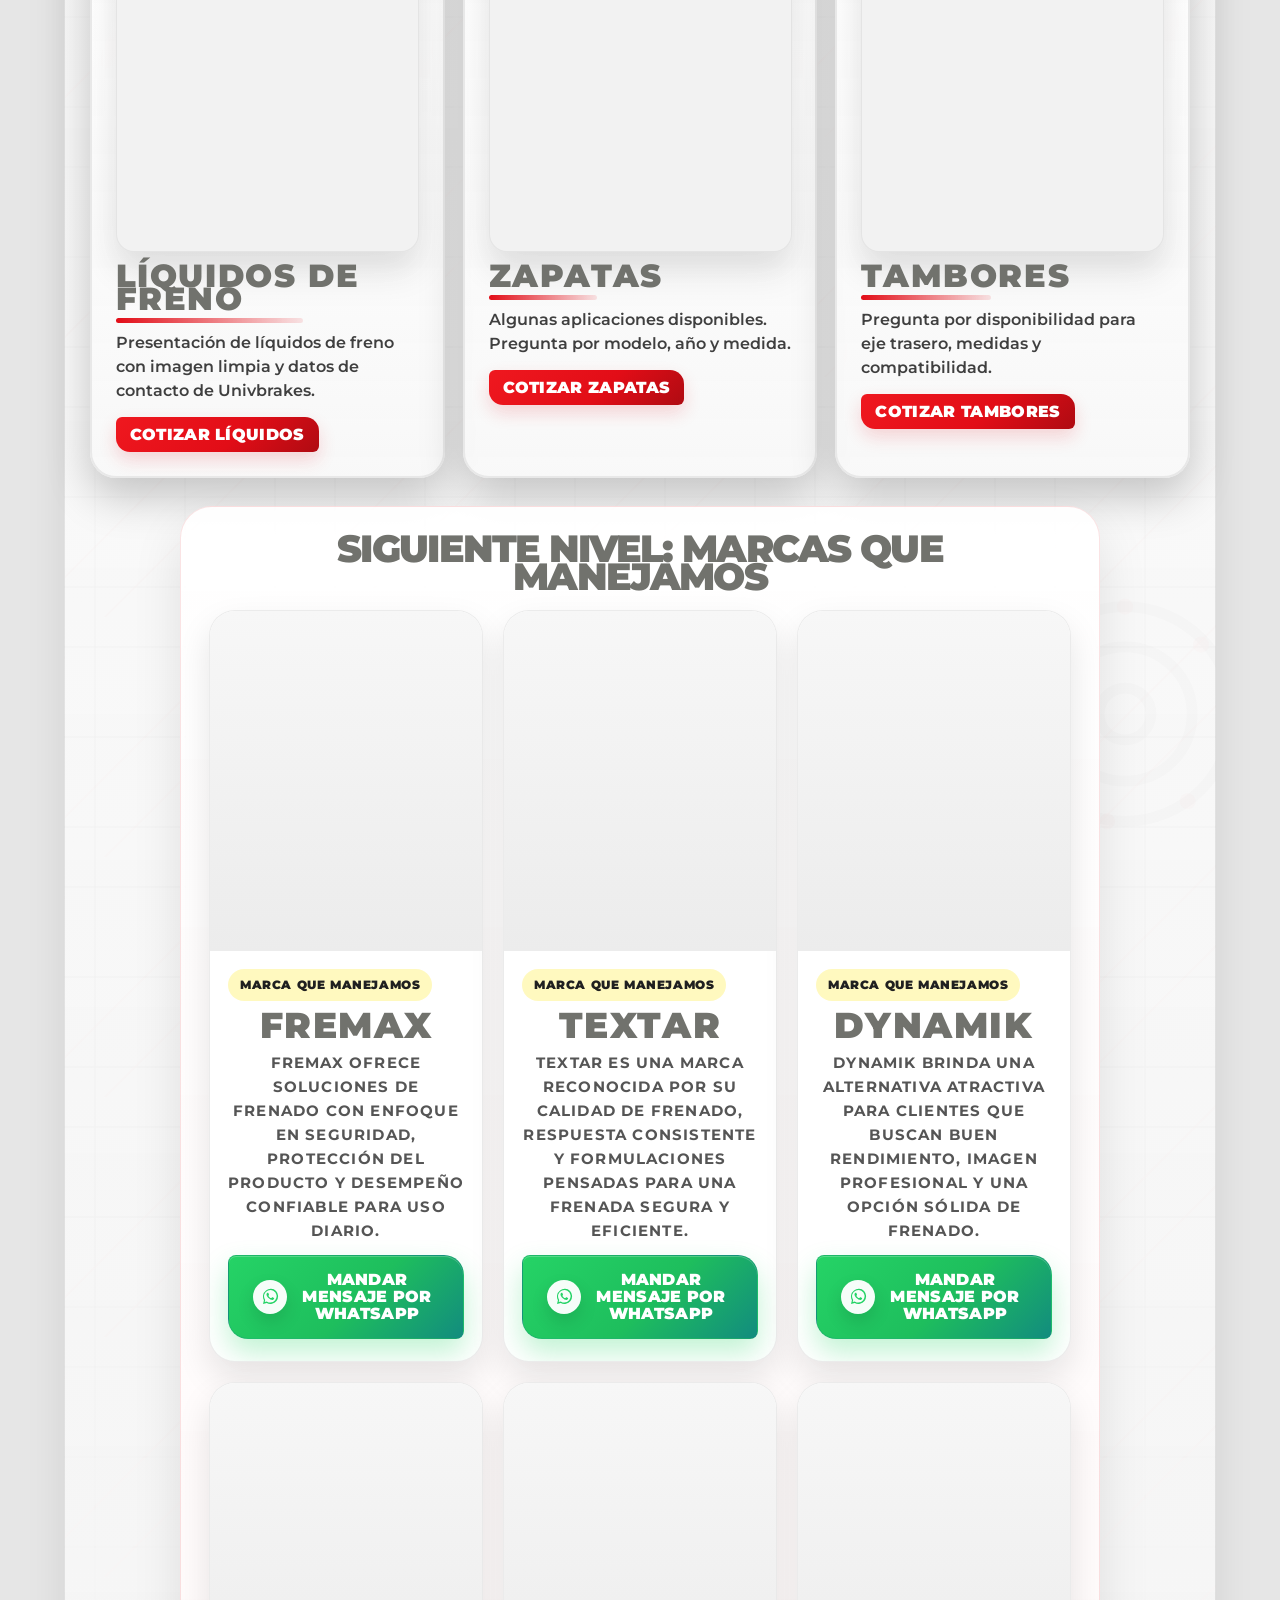
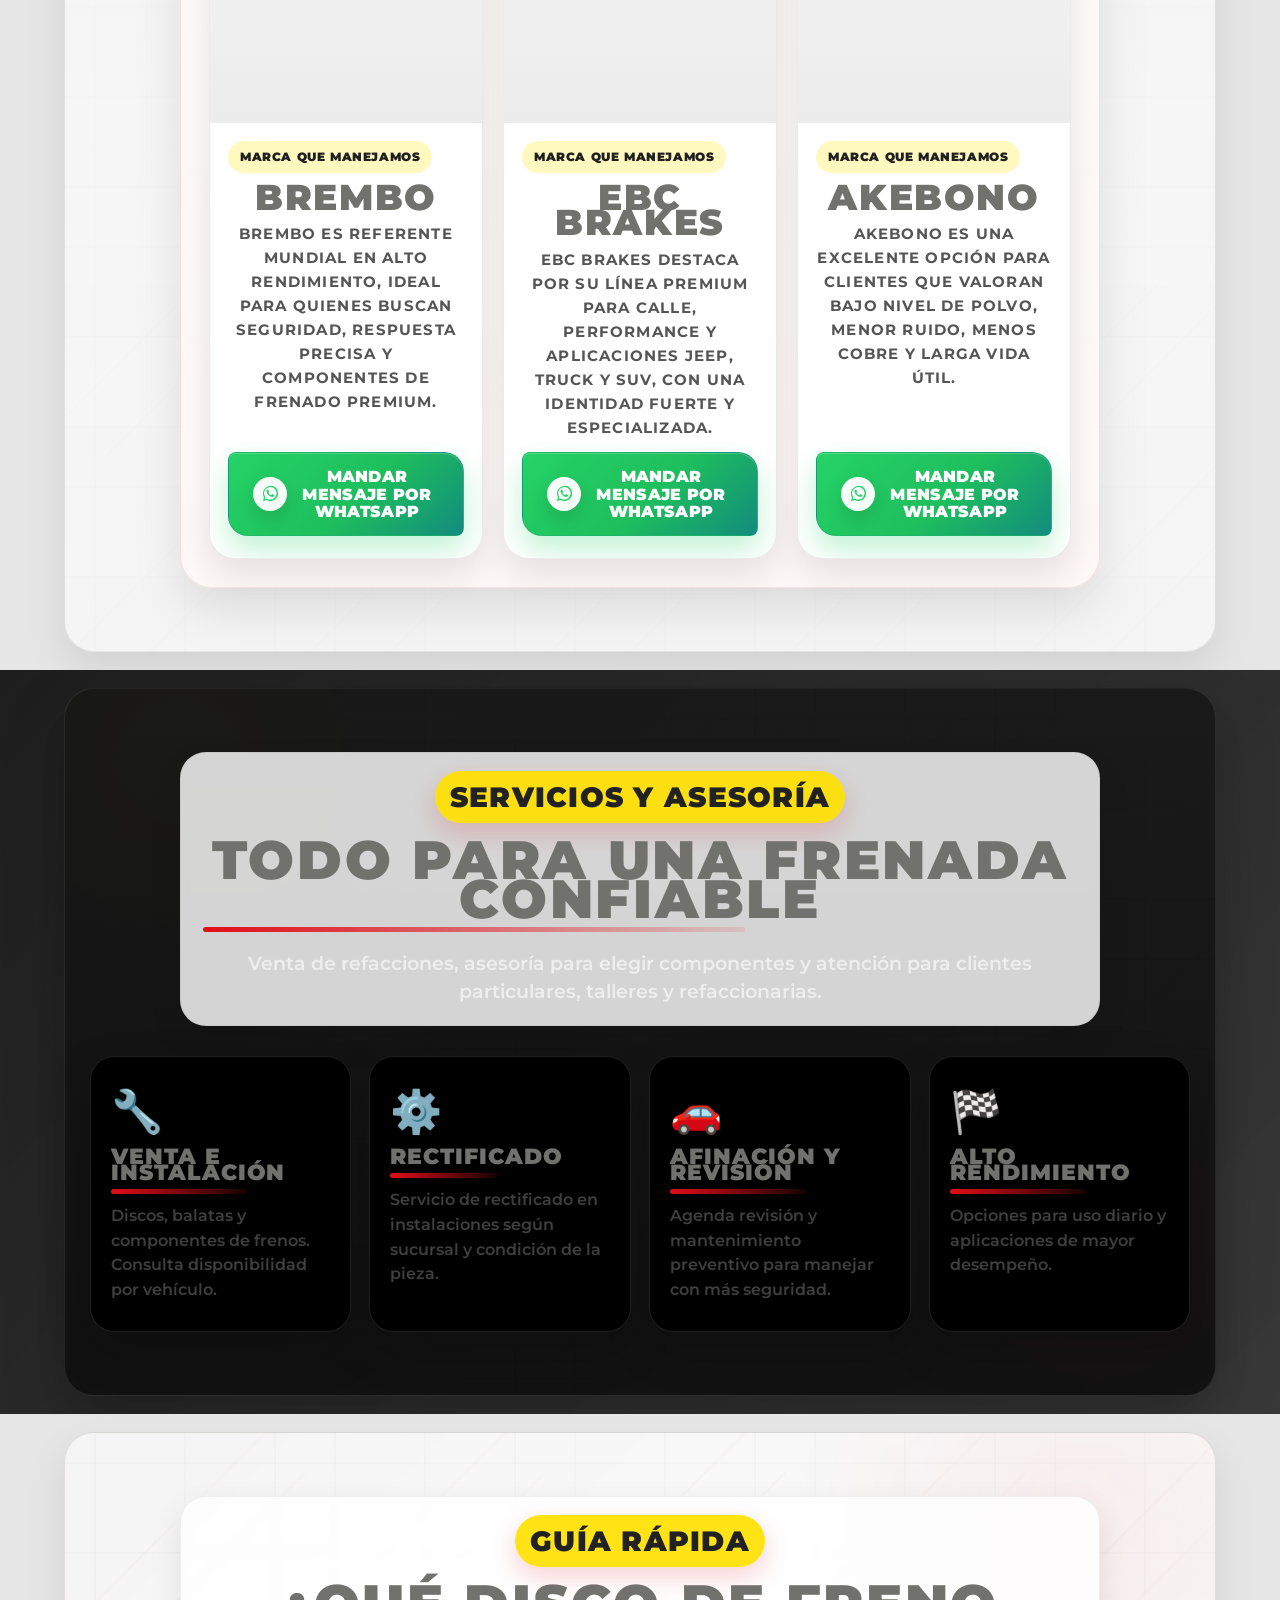
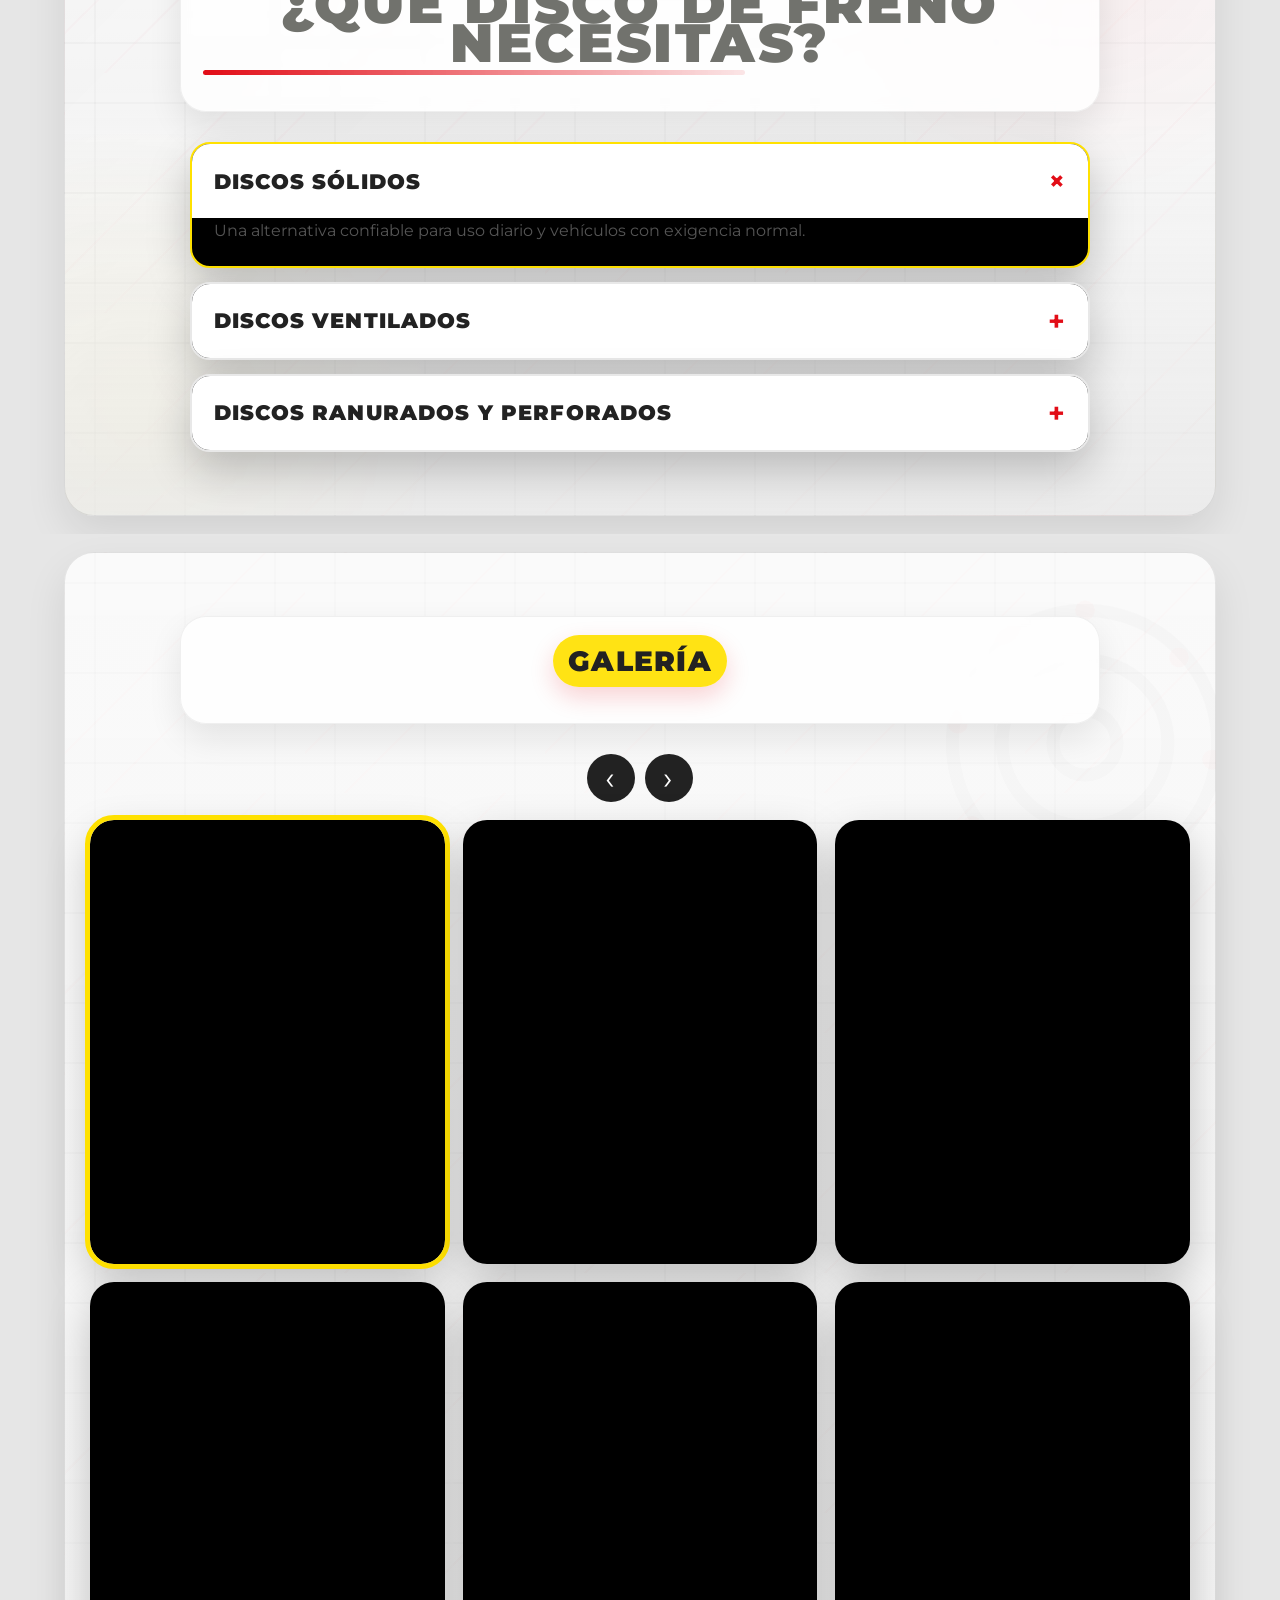
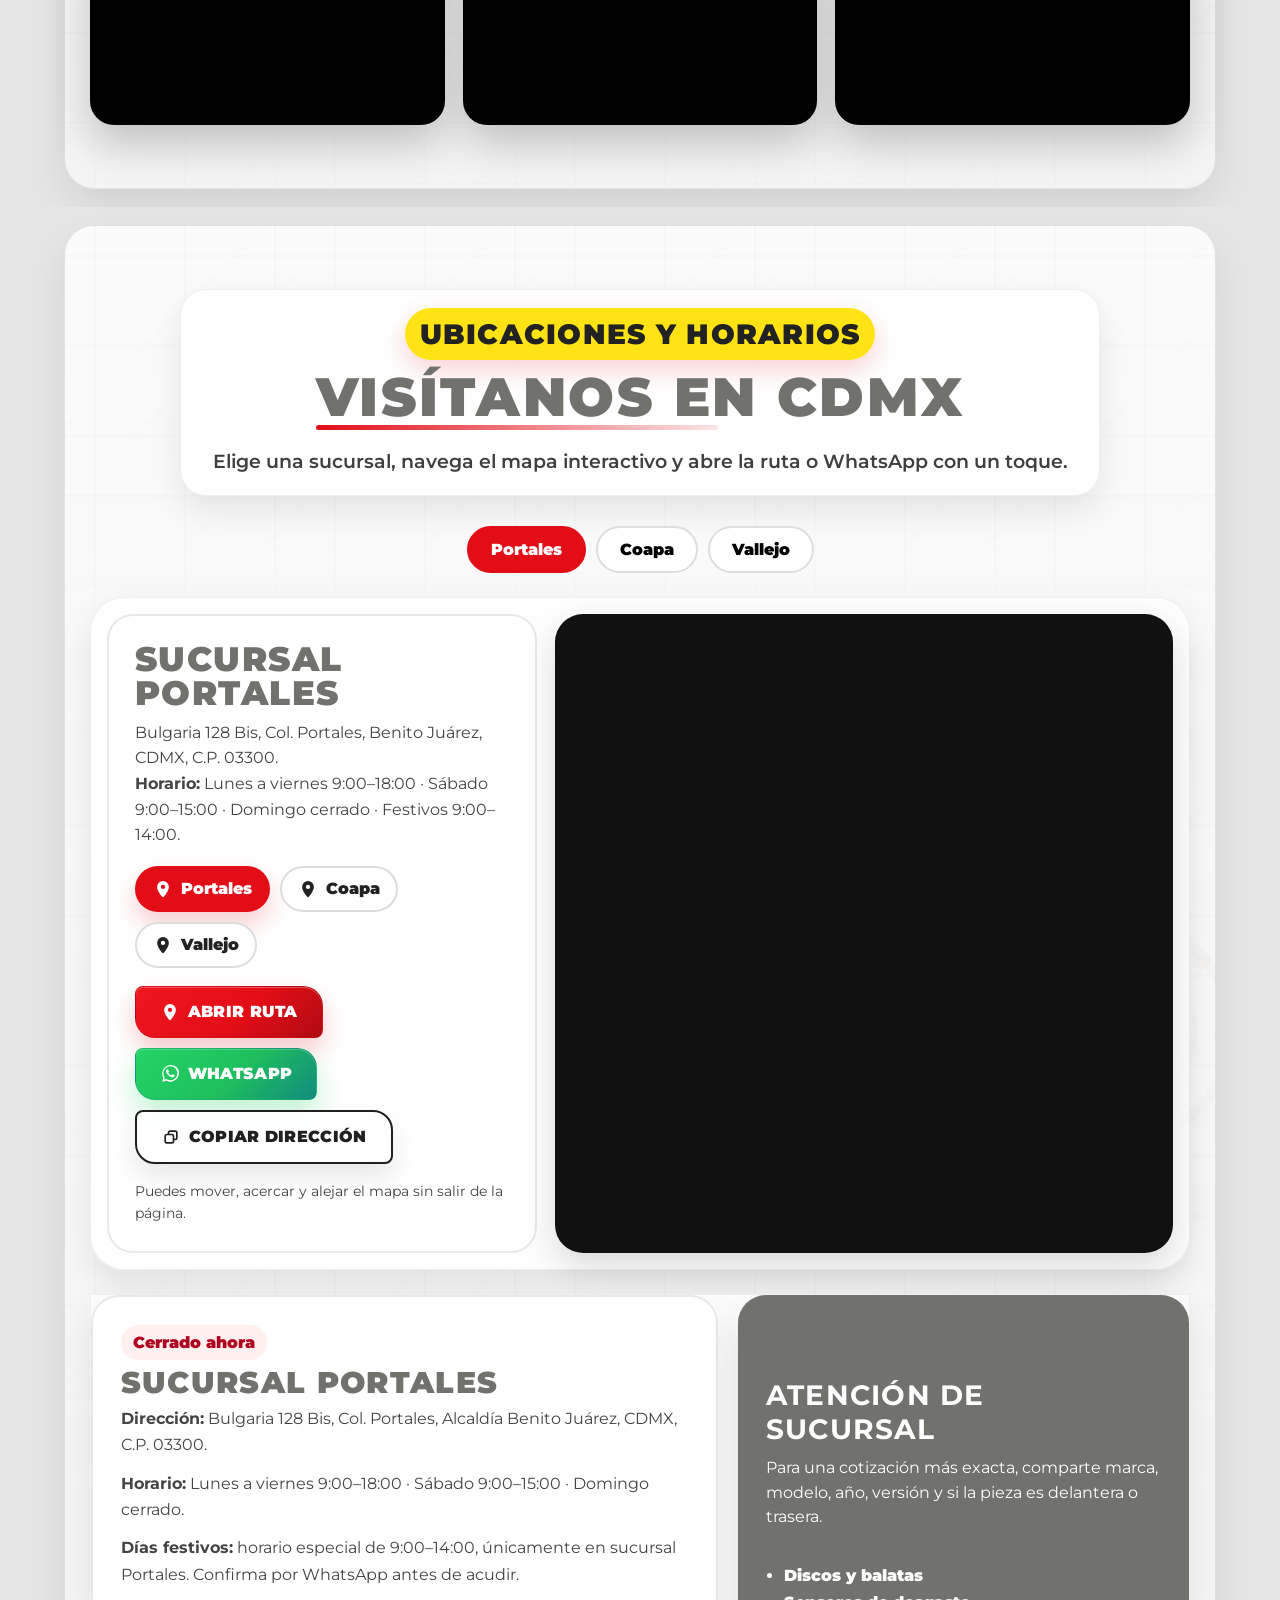
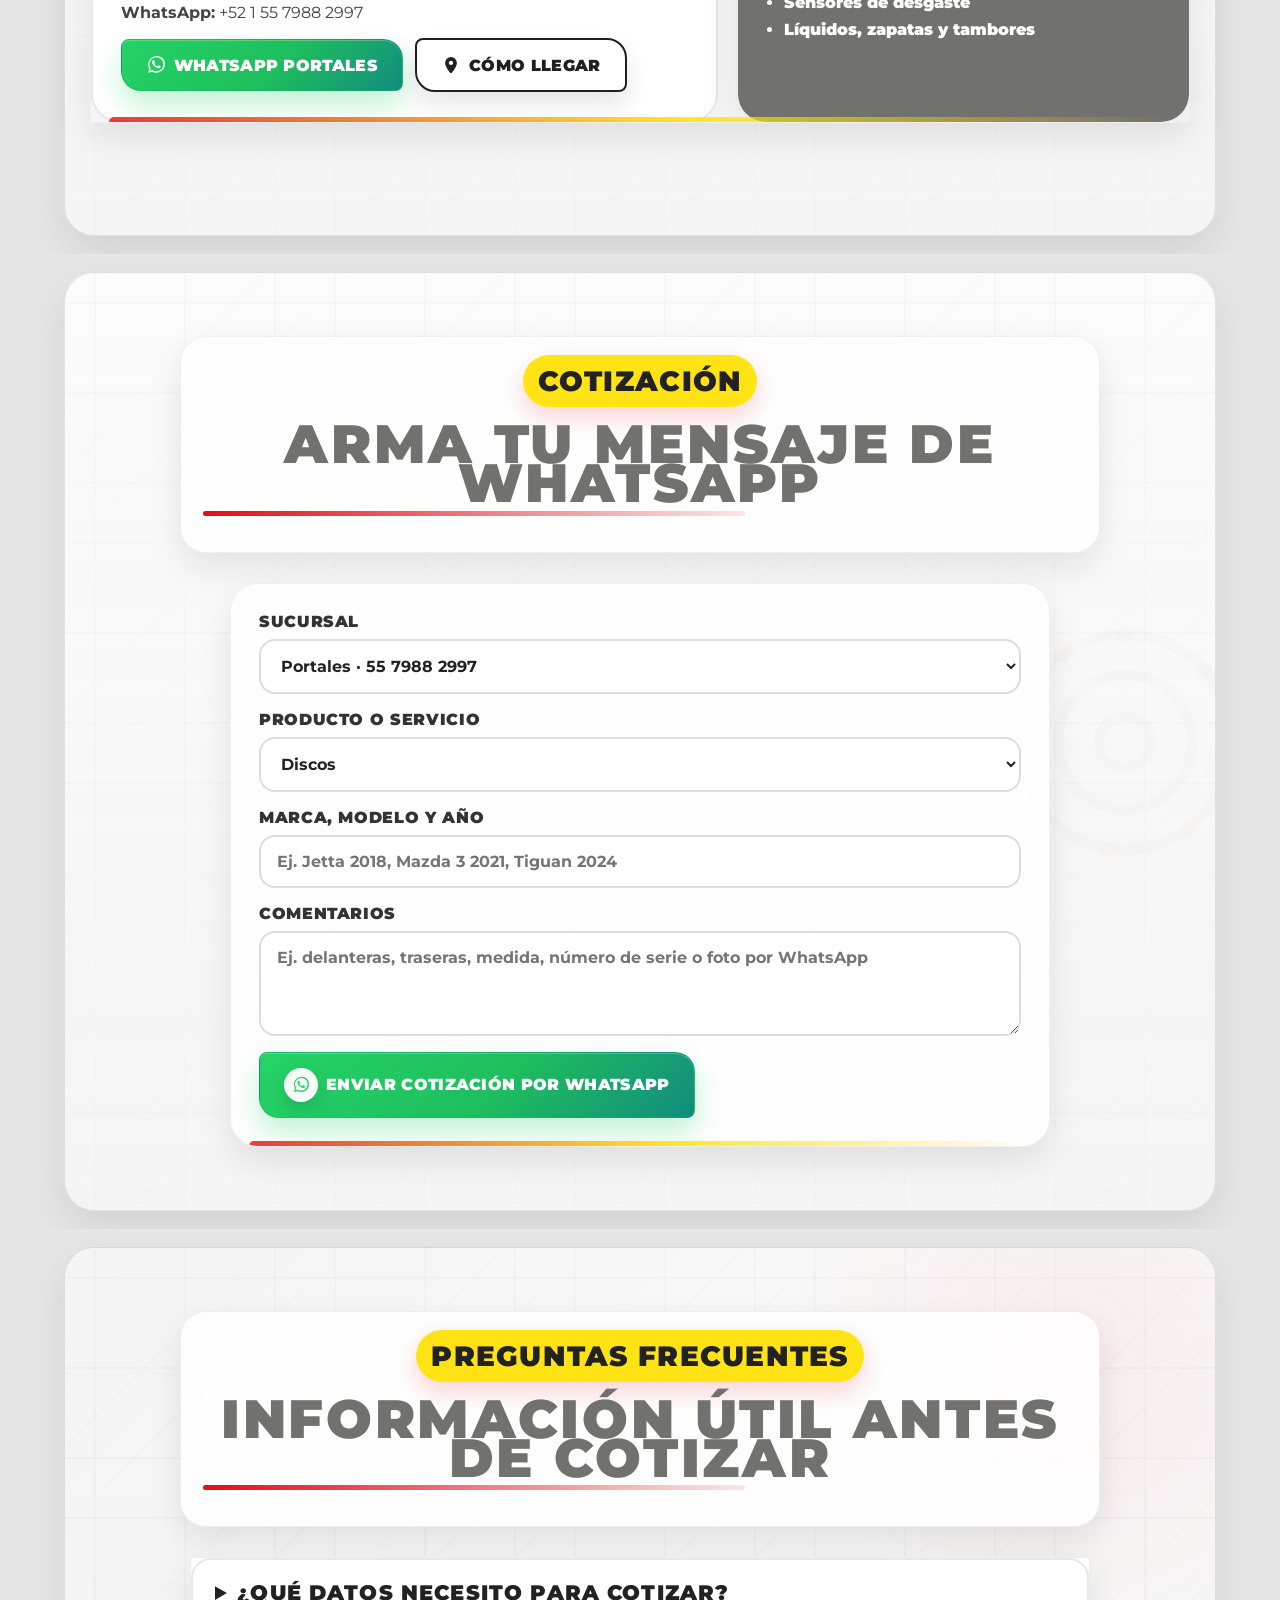
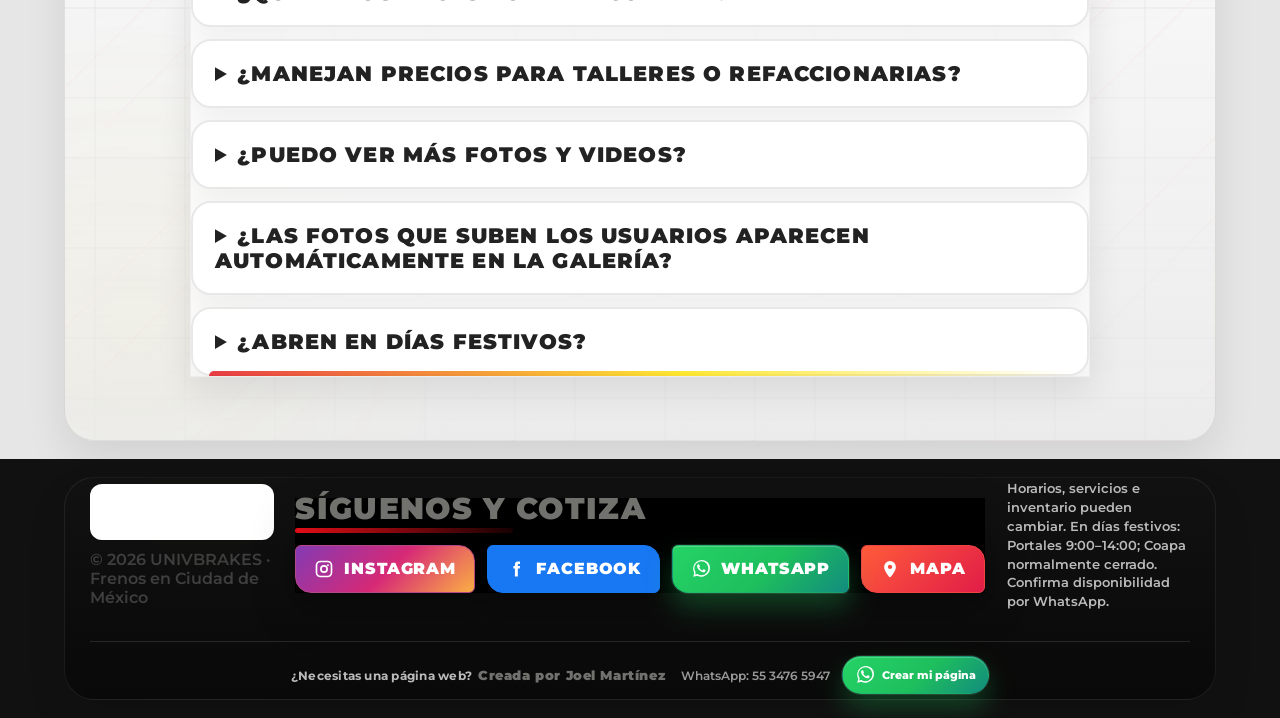
==== commit daa35854: "Add files via upload" ====
--- a/index.html
+++ b/index.html
@@ -3145,7 +3145,7 @@
 </svg>
 <header class="site-header" id="inicio">
 <nav class="nav">
-<a aria-label="Ir al inicio" class="brand" href="#inicio"><img alt="Logo UNIVBRAKES Frenos" class="logo" src="assets/media/img-be28d9d45fa43062.webp"/></a>
+<a aria-label="Ir al inicio" class="brand" href="#inicio"><img alt="Logo UNIVBRAKES Frenos" class="logo" src="img-be28d9d45fa43062.webp"/></a>
 <button aria-expanded="false" aria-label="Abrir menú" class="menu-btn">☰</button>
 <div class="nav-links">
 <a href="#productos">Productos</a>
@@ -3159,7 +3159,7 @@
 <section class="hero reveal">
 <div class="hero-copy"><div class="hero-copy-layout"><div class="hero-copy-text">
 <div aria-label="UNIVBRAKES Frenos" class="hero-logo-showcase">
-<img alt="UNIVBRAKES Frenos" src="assets/media/img-be28d9d45fa43062.webp"/>
+<img alt="UNIVBRAKES Frenos" src="img-be28d9d45fa43062.webp"/>
 <span>Frenos · Refacciones · CDMX</span>
 </div>
 <p class="tag">Especialistas en frenos en CDMX</p>
@@ -3171,7 +3171,7 @@
 <a class="btn" href="https://wa.me/525549293439?text=Hola%20UNIVBRAKES%20VALLEJO,%20quiero%20cotizar%20refacciones%20de%20frenos" rel="noopener noreferrer" target="_blank">WhatsApp Vallejo</a>
 <a class="btn btn-outline" href="#sucursales">Ver ubicaciones</a>
 </div>
-</div><aside aria-label="Información de sucursales UNIVBRAKES" class="hero-branch-visual"><img alt="UNIVBRAKES: balatas, discos, sensores y sucursales Portales, Coapa y Vallejo" decoding="async" loading="eager" src="assets/media/img-0c240f43bc1d3038.webp"/></aside></div></div>
+</div><aside aria-label="Información de sucursales UNIVBRAKES" class="hero-branch-visual"><img alt="UNIVBRAKES: balatas, discos, sensores y sucursales Portales, Coapa y Vallejo" decoding="async" loading="eager" src="img-0c240f43bc1d3038.webp"/></aside></div></div>
 <div class="hero-side-panel">
 <div aria-label="Accesos rápidos a sucursales" class="hero-branch-panel">
 <div class="hero-branch-item">
@@ -3196,7 +3196,7 @@
 <a class="btn btn-outline" href="#sucursales">Ver ubicaciones</a>
 </div>
 </div>
-<div aria-label="Carrusel de trabajos y servicios UNIVBRAKES" class="hero-media service-carousel"><div class="service-carousel-track" id="serviceCarouselTrack"><figure class="service-carousel-slide active"><img alt="Sucursal UNIVBRAKES Portales" decoding="async" loading="eager" src="assets/media/img-0b853ba956988d16.webp" style="object-position:center center"/></figure><figure class="service-carousel-slide"><img alt="Servicio UNIVBRAKES 7" src="assets/media/img-cb85e912e9814557.webp"/></figure><figure class="service-carousel-slide"><img alt="Servicio UNIVBRAKES 8" src="assets/media/img-c76d7bb7295baf5d.webp"/></figure><figure class="service-carousel-slide"><img alt="Servicio UNIVBRAKES 9" src="assets/media/img-4d76c1dd301307f5.webp"/></figure><figure class="service-carousel-slide"><img alt="Servicio UNIVBRAKES 10" src="assets/media/img-3f5e51d187c105e5.webp"/></figure><figure class="service-carousel-slide"><img alt="Servicio UNIVBRAKES 11" src="assets/media/img-574d301ed101d286.webp"/></figure><figure class="service-carousel-slide"><img alt="Servicio UNIVBRAKES 12" src="assets/media/img-f0562dfbfe5ca3c6.webp"/></figure><figure class="service-carousel-slide"><img alt="Servicio UNIVBRAKES 13" src="assets/media/img-64986cc607387889.webp"/></figure><figure class="service-carousel-slide"><img alt="Servicio UNIVBRAKES 14" src="assets/media/img-cf242ca16c0028f6.webp"/></figure><figure class="service-carousel-slide"><img alt="Servicio UNIVBRAKES 15" src="assets/media/img-b824c518ed06d833.webp"/></figure><figure class="service-carousel-slide"><img alt="Servicio UNIVBRAKES 16" src="assets/media/img-d972b8c135e475a8.webp"/></figure><figure class="service-carousel-slide"><img alt="Servicio UNIVBRAKES 17" src="assets/media/img-25c976c5540737d1.webp"/></figure><figure class="service-carousel-slide"><img alt="Servicio UNIVBRAKES 1" src="assets/media/img-ad2c98c388ed5bab.webp"/></figure><figure class="service-carousel-slide"><img alt="Servicio UNIVBRAKES 2" src="assets/media/img-c2ce39868ddc8710.webp"/></figure><figure class="service-carousel-slide"><img alt="Servicio UNIVBRAKES 3" src="assets/media/img-d53e42adf76a1662.webp"/></figure><figure class="service-carousel-slide"><img alt="Servicio UNIVBRAKES 4" src="assets/media/img-d6cba5dd783c943a.webp"/></figure><figure class="service-carousel-slide"><img alt="Servicio UNIVBRAKES 5" src="assets/media/img-e5e72d160bfddd9f.webp"/></figure><figure class="service-carousel-slide"><img alt="Servicio UNIVBRAKES 6" src="assets/media/img-c0e52356514807ab.webp"/></figure></div><button aria-label="Imagen anterior" class="service-carousel-arrow prev" id="serviceCarouselPrev" type="button">‹</button><button aria-label="Imagen siguiente" class="service-carousel-arrow next" id="serviceCarouselNext" type="button">›</button><div aria-label="Seleccionar imagen" class="service-carousel-thumbs"><button aria-label="Ver sucursal UNIVBRAKES Portales" class="service-carousel-thumb active" type="button"><img alt="Miniatura sucursal UNIVBRAKES Portales" decoding="async" loading="eager" src="assets/media/img-0b853ba956988d16.webp"/></button><button aria-label="Ver imagen 7" class="service-carousel-thumb" type="button"><img alt="Miniatura servicio UNIVBRAKES 7" src="assets/media/img-cb85e912e9814557.webp"/></button><button aria-label="Ver imagen 8" class="service-carousel-thumb" type="button"><img alt="Miniatura servicio UNIVBRAKES 8" src="assets/media/img-c76d7bb7295baf5d.webp"/></button><button aria-label="Ver imagen 9" class="service-carousel-thumb" type="button"><img alt="Miniatura servicio UNIVBRAKES 9" src="assets/media/img-4d76c1dd301307f5.webp"/></button><button aria-label="Ver imagen 10" class="service-carousel-thumb" type="button"><img alt="Miniatura servicio UNIVBRAKES 10" src="assets/media/img-3f5e51d187c105e5.webp"/></button><button aria-label="Ver imagen 11" class="service-carousel-thumb" type="button"><img alt="Miniatura servicio UNIVBRAKES 11" src="assets/media/img-574d301ed101d286.webp"/></button><button aria-label="Ver imagen 12" class="service-carousel-thumb" type="button"><img alt="Miniatura servicio UNIVBRAKES 12" src="assets/media/img-f0562dfbfe5ca3c6.webp"/></button><button aria-label="Ver imagen 13" class="service-carousel-thumb" type="button"><img alt="Miniatura servicio UNIVBRAKES 13" src="assets/media/img-64986cc607387889.webp"/></button><button aria-label="Ver imagen 14" class="service-carousel-thumb" type="button"><img alt="Miniatura servicio UNIVBRAKES 14" src="assets/media/img-cf242ca16c0028f6.webp"/></button><button aria-label="Ver imagen 15" class="service-carousel-thumb" type="button"><img alt="Miniatura servicio UNIVBRAKES 15" src="assets/media/img-b824c518ed06d833.webp"/></button><button aria-label="Ver imagen 16" class="service-carousel-thumb" type="button"><img alt="Miniatura servicio UNIVBRAKES 16" src="assets/media/img-d972b8c135e475a8.webp"/></button><button aria-label="Ver imagen 17" class="service-carousel-thumb" type="button"><img alt="Miniatura servicio UNIVBRAKES 17" src="assets/media/img-25c976c5540737d1.webp"/></button><button aria-label="Ver imagen 1" class="service-carousel-thumb" data-slide="0" type="button"><img alt="" src="assets/media/img-ad2c98c388ed5bab.webp"/></button><button aria-label="Ver imagen 2" class="service-carousel-thumb" data-slide="1" type="button"><img alt="" src="assets/media/img-c2ce39868ddc8710.webp"/></button><button aria-label="Ver imagen 3" class="service-carousel-thumb" data-slide="2" type="button"><img alt="" src="assets/media/img-d53e42adf76a1662.webp"/></button><button aria-label="Ver imagen 4" class="service-carousel-thumb" data-slide="3" type="button"><img alt="" src="assets/media/img-d6cba5dd783c943a.webp"/></button><button aria-label="Ver imagen 5" class="service-carousel-thumb" data-slide="4" type="button"><img alt="" src="assets/media/img-e5e72d160bfddd9f.webp"/></button><button aria-label="Ver imagen 6" class="service-carousel-thumb" data-slide="5" type="button"><img alt="" src="assets/media/img-c0e52356514807ab.webp"/></button></div><div aria-label="Indicadores del carrusel" class="service-carousel-dots" id="serviceCarouselDots"></div></div>
+<div aria-label="Carrusel de trabajos y servicios UNIVBRAKES" class="hero-media service-carousel"><div class="service-carousel-track" id="serviceCarouselTrack"><figure class="service-carousel-slide active"><img alt="Sucursal UNIVBRAKES Portales" decoding="async" loading="eager" src="img-0b853ba956988d16.webp" style="object-position:center center"/></figure><figure class="service-carousel-slide"><img alt="Servicio UNIVBRAKES 7" src="img-cb85e912e9814557.webp"/></figure><figure class="service-carousel-slide"><img alt="Servicio UNIVBRAKES 8" src="img-c76d7bb7295baf5d.webp"/></figure><figure class="service-carousel-slide"><img alt="Servicio UNIVBRAKES 9" src="img-4d76c1dd301307f5.webp"/></figure><figure class="service-carousel-slide"><img alt="Servicio UNIVBRAKES 10" src="img-3f5e51d187c105e5.webp"/></figure><figure class="service-carousel-slide"><img alt="Servicio UNIVBRAKES 11" src="img-574d301ed101d286.webp"/></figure><figure class="service-carousel-slide"><img alt="Servicio UNIVBRAKES 12" src="img-f0562dfbfe5ca3c6.webp"/></figure><figure class="service-carousel-slide"><img alt="Servicio UNIVBRAKES 13" src="img-64986cc607387889.webp"/></figure><figure class="service-carousel-slide"><img alt="Servicio UNIVBRAKES 14" src="img-cf242ca16c0028f6.webp"/></figure><figure class="service-carousel-slide"><img alt="Servicio UNIVBRAKES 15" src="img-b824c518ed06d833.webp"/></figure><figure class="service-carousel-slide"><img alt="Servicio UNIVBRAKES 16" src="img-d972b8c135e475a8.webp"/></figure><figure class="service-carousel-slide"><img alt="Servicio UNIVBRAKES 17" src="img-25c976c5540737d1.webp"/></figure><figure class="service-carousel-slide"><img alt="Servicio UNIVBRAKES 1" src="img-ad2c98c388ed5bab.webp"/></figure><figure class="service-carousel-slide"><img alt="Servicio UNIVBRAKES 2" src="img-c2ce39868ddc8710.webp"/></figure><figure class="service-carousel-slide"><img alt="Servicio UNIVBRAKES 3" src="img-d53e42adf76a1662.webp"/></figure><figure class="service-carousel-slide"><img alt="Servicio UNIVBRAKES 4" src="img-d6cba5dd783c943a.webp"/></figure><figure class="service-carousel-slide"><img alt="Servicio UNIVBRAKES 5" src="img-e5e72d160bfddd9f.webp"/></figure><figure class="service-carousel-slide"><img alt="Servicio UNIVBRAKES 6" src="img-c0e52356514807ab.webp"/></figure></div><button aria-label="Imagen anterior" class="service-carousel-arrow prev" id="serviceCarouselPrev" type="button">‹</button><button aria-label="Imagen siguiente" class="service-carousel-arrow next" id="serviceCarouselNext" type="button">›</button><div aria-label="Seleccionar imagen" class="service-carousel-thumbs"><button aria-label="Ver sucursal UNIVBRAKES Portales" class="service-carousel-thumb active" type="button"><img alt="Miniatura sucursal UNIVBRAKES Portales" decoding="async" loading="eager" src="img-0b853ba956988d16.webp"/></button><button aria-label="Ver imagen 7" class="service-carousel-thumb" type="button"><img alt="Miniatura servicio UNIVBRAKES 7" src="img-cb85e912e9814557.webp"/></button><button aria-label="Ver imagen 8" class="service-carousel-thumb" type="button"><img alt="Miniatura servicio UNIVBRAKES 8" src="img-c76d7bb7295baf5d.webp"/></button><button aria-label="Ver imagen 9" class="service-carousel-thumb" type="button"><img alt="Miniatura servicio UNIVBRAKES 9" src="img-4d76c1dd301307f5.webp"/></button><button aria-label="Ver imagen 10" class="service-carousel-thumb" type="button"><img alt="Miniatura servicio UNIVBRAKES 10" src="img-3f5e51d187c105e5.webp"/></button><button aria-label="Ver imagen 11" class="service-carousel-thumb" type="button"><img alt="Miniatura servicio UNIVBRAKES 11" src="img-574d301ed101d286.webp"/></button><button aria-label="Ver imagen 12" class="service-carousel-thumb" type="button"><img alt="Miniatura servicio UNIVBRAKES 12" src="img-f0562dfbfe5ca3c6.webp"/></button><button aria-label="Ver imagen 13" class="service-carousel-thumb" type="button"><img alt="Miniatura servicio UNIVBRAKES 13" src="img-64986cc607387889.webp"/></button><button aria-label="Ver imagen 14" class="service-carousel-thumb" type="button"><img alt="Miniatura servicio UNIVBRAKES 14" src="img-cf242ca16c0028f6.webp"/></button><button aria-label="Ver imagen 15" class="service-carousel-thumb" type="button"><img alt="Miniatura servicio UNIVBRAKES 15" src="img-b824c518ed06d833.webp"/></button><button aria-label="Ver imagen 16" class="service-carousel-thumb" type="button"><img alt="Miniatura servicio UNIVBRAKES 16" src="img-d972b8c135e475a8.webp"/></button><button aria-label="Ver imagen 17" class="service-carousel-thumb" type="button"><img alt="Miniatura servicio UNIVBRAKES 17" src="img-25c976c5540737d1.webp"/></button><button aria-label="Ver imagen 1" class="service-carousel-thumb" data-slide="0" type="button"><img alt="" src="img-ad2c98c388ed5bab.webp"/></button><button aria-label="Ver imagen 2" class="service-carousel-thumb" data-slide="1" type="button"><img alt="" src="img-c2ce39868ddc8710.webp"/></button><button aria-label="Ver imagen 3" class="service-carousel-thumb" data-slide="2" type="button"><img alt="" src="img-d53e42adf76a1662.webp"/></button><button aria-label="Ver imagen 4" class="service-carousel-thumb" data-slide="3" type="button"><img alt="" src="img-d6cba5dd783c943a.webp"/></button><button aria-label="Ver imagen 5" class="service-carousel-thumb" data-slide="4" type="button"><img alt="" src="img-e5e72d160bfddd9f.webp"/></button><button aria-label="Ver imagen 6" class="service-carousel-thumb" data-slide="5" type="button"><img alt="" src="img-c0e52356514807ab.webp"/></button></div><div aria-label="Indicadores del carrusel" class="service-carousel-dots" id="serviceCarouselDots"></div></div>
 </div>
 </section>
 <section aria-label="Datos rápidos de UNIVBRAKES" class="quick-stats info-strip">
@@ -3216,37 +3216,37 @@
 </div>
 <div class="grid product-grid">
 <article data-category="frenado" data-product="Discos de freno">
-<img alt="Discos de freno - material gráfico de Univbrakes" class="product-poster" src="assets/media/img-e61e95e39480bfdd.webp"/>
+<img alt="Discos de freno - material gráfico de Univbrakes" class="product-poster" src="img-e61e95e39480bfdd.webp"/>
 <h3>Discos de freno</h3>
 <p>Sólidos, ventilados, perforados, ranurados y opciones de alto rendimiento.</p>
 <button class="link-btn quote-product" type="button">Cotizar discos</button>
 </article>
 <article data-category="frenado" data-product="Balatas">
-<img alt="Balatas - material gráfico de Univbrakes" class="product-poster" src="assets/media/img-9e51c2c6655b16b1.webp"/>
+<img alt="Balatas - material gráfico de Univbrakes" class="product-poster" src="img-9e51c2c6655b16b1.webp"/>
 <h3>Balatas</h3>
 <p>Balatas delanteras y traseras para diferentes marcas, modelos y aplicaciones.</p>
 <button class="link-btn quote-product" type="button">Cotizar balatas</button>
 </article>
 <article data-category="sensores" data-product="Sensores de desgaste">
-<img alt="Sensores de desgaste - material gráfico de Univbrakes" class="product-poster" decoding="async" loading="lazy" src="assets/media/img-a06dca0aef045b68.webp"/>
+<img alt="Sensores de desgaste - material gráfico de Univbrakes" class="product-poster" decoding="async" loading="lazy" src="img-a06dca0aef045b68.webp"/>
 <h3>Sensores de desgaste</h3>
 <p>Indicadores para detectar mantenimiento oportuno y proteger el sistema.</p>
 <button class="link-btn quote-product" type="button">Cotizar sensores</button>
 </article>
 <article data-category="liquidos" data-product="Líquido de frenos">
-<img alt="Líquido de frenos - material gráfico de Univbrakes" class="product-poster" decoding="async" loading="lazy" src="assets/media/img-d663a97731ad8f1d.webp"/>
+<img alt="Líquido de frenos - material gráfico de Univbrakes" class="product-poster" decoding="async" loading="lazy" src="img-d663a97731ad8f1d.webp"/>
 <h3>Líquidos de freno</h3>
 <p>Presentación de líquidos de freno con imagen limpia y datos de contacto de Univbrakes.</p>
 <button class="link-btn quote-product" type="button">Cotizar líquidos</button>
 </article>
 <article data-category="frenado" data-product="Zapatas">
-<img alt="Zapatas - material gráfico de Univbrakes" class="product-poster" decoding="async" loading="lazy" src="assets/media/img-e661ff3ec4a94eea.webp"/>
+<img alt="Zapatas - material gráfico de Univbrakes" class="product-poster" decoding="async" loading="lazy" src="img-e661ff3ec4a94eea.webp"/>
 <h3>Zapatas</h3>
 <p>Algunas aplicaciones disponibles. Pregunta por modelo, año y medida.</p>
 <button class="link-btn quote-product" type="button">Cotizar zapatas</button>
 </article>
 <article data-category="frenado" data-product="Tambores">
-<img alt="Tambores - material gráfico de Univbrakes" class="product-poster" decoding="async" loading="lazy" src="assets/media/img-42affcc21ba8bb00.webp"/>
+<img alt="Tambores - material gráfico de Univbrakes" class="product-poster" decoding="async" loading="lazy" src="img-42affcc21ba8bb00.webp"/>
 <h3>Tambores</h3>
 <p>Pregunta por disponibilidad para eje trasero, medidas y compatibilidad.</p>
 <button class="link-btn quote-product" type="button">Cotizar tambores</button>
@@ -3259,7 +3259,7 @@
 <div class="brand-grid">
 <article class="brand-card">
 <div class="brand-card-media">
-<a aria-label="Ver en Instagram" href="https://www.instagram.com/univbrakes/" rel="noopener noreferrer" target="_blank"><img alt="Marca FREMAX" src="assets/media/img-854495752c129071.webp"/></a></div>
+<a aria-label="Ver en Instagram" href="https://www.instagram.com/univbrakes/" rel="noopener noreferrer" target="_blank"><img alt="Marca FREMAX" src="img-854495752c129071.webp"/></a></div>
 <div class="brand-card-content">
 <span class="brand-kicker">Marca que manejamos</span>
 <h3>FREMAX</h3>
@@ -3269,7 +3269,7 @@
 </article>
 <article class="brand-card">
 <div class="brand-card-media">
-<a aria-label="Ver en Instagram" href="https://www.instagram.com/univbrakes/" rel="noopener noreferrer" target="_blank"><img alt="Marca TEXTAR" src="assets/media/img-0e5f98aa32dce3e5.webp"/></a></div>
+<a aria-label="Ver en Instagram" href="https://www.instagram.com/univbrakes/" rel="noopener noreferrer" target="_blank"><img alt="Marca TEXTAR" src="img-0e5f98aa32dce3e5.webp"/></a></div>
 <div class="brand-card-content">
 <span class="brand-kicker">Marca que manejamos</span>
 <h3>TEXTAR</h3>
@@ -3279,7 +3279,7 @@
 </article>
 <article class="brand-card">
 <div class="brand-card-media">
-<a aria-label="Ver en Instagram" href="https://www.instagram.com/univbrakes/" rel="noopener noreferrer" target="_blank"><img alt="Marca Dynamik" src="assets/media/img-e4c02ae360d1361d.webp"/></a></div>
+<a aria-label="Ver en Instagram" href="https://www.instagram.com/univbrakes/" rel="noopener noreferrer" target="_blank"><img alt="Marca Dynamik" src="img-e4c02ae360d1361d.webp"/></a></div>
 <div class="brand-card-content">
 <span class="brand-kicker">Marca que manejamos</span>
 <h3>Dynamik</h3>
@@ -3289,7 +3289,7 @@
 </article>
 <article class="brand-card">
 <div class="brand-card-media">
-<a aria-label="Ver en Instagram" href="https://www.instagram.com/univbrakes/" rel="noopener noreferrer" target="_blank"><img alt="Marca Brembo" src="assets/media/img-0d16a7cf2a0ff1f1.webp"/></a></div>
+<a aria-label="Ver en Instagram" href="https://www.instagram.com/univbrakes/" rel="noopener noreferrer" target="_blank"><img alt="Marca Brembo" src="img-0d16a7cf2a0ff1f1.webp"/></a></div>
 <div class="brand-card-content">
 <span class="brand-kicker">Marca que manejamos</span>
 <h3>Brembo</h3>
@@ -3299,7 +3299,7 @@
 </article>
 <article class="brand-card">
 <div class="brand-card-media">
-<a aria-label="Ver en Instagram" href="https://www.instagram.com/univbrakes/" rel="noopener noreferrer" target="_blank"><img alt="Marca EBC Brakes" src="assets/media/img-ba808765ed6aac70.webp"/></a></div>
+<a aria-label="Ver en Instagram" href="https://www.instagram.com/univbrakes/" rel="noopener noreferrer" target="_blank"><img alt="Marca EBC Brakes" src="img-ba808765ed6aac70.webp"/></a></div>
 <div class="brand-card-content">
 <span class="brand-kicker">Marca que manejamos</span>
 <h3>EBC Brakes</h3>
@@ -3309,7 +3309,7 @@
 </article>
 <article class="brand-card">
 <div class="brand-card-media">
-<a aria-label="Ver en Instagram" href="https://www.instagram.com/univbrakes/" rel="noopener noreferrer" target="_blank"><img alt="Marca Akebono" src="assets/media/img-b680e99dd812f73d.webp"/></a></div>
+<a aria-label="Ver en Instagram" href="https://www.instagram.com/univbrakes/" rel="noopener noreferrer" target="_blank"><img alt="Marca Akebono" src="img-b680e99dd812f73d.webp"/></a></div>
 <div class="brand-card-content">
 <span class="brand-kicker">Marca que manejamos</span>
 <h3>Akebono</h3>
@@ -3378,12 +3378,12 @@
 <button aria-label="Imagen siguiente" class="gallery-control" id="nextImage" type="button">›</button>
 </div>
 <div class="gallery" id="gallery">
-<button class="gallery-item active" type="button"><img alt="Disco delantero Brembo BMW X3" src="assets/media/img-2e44fd9b9f2f7374.webp"/></button>
-<button class="gallery-item" type="button"><img alt="Balatas delanteras Brembo Tiguan" src="assets/media/img-fd9bf9b5f67ae8f1.webp"/></button>
-<button class="gallery-item" type="button"><img alt="Balatas TRW Honda Accord" src="assets/media/img-a43c3a6200e8585f.webp"/></button>
-<button class="gallery-item" type="button"><img alt="Servicio de frenos Ford Raptor" src="assets/media/img-c7f2d50a644d1aec.webp"/></button>
-<button class="gallery-item" type="button"><img alt="Balatas delanteras Brembo Audi Q5" src="assets/media/img-fe736e867167bceb.webp"/></button>
-<button class="gallery-item" type="button"><img alt="Tipos de caliper" src="assets/media/img-2b2aa63f57f9ad61.webp"/></button>
+<button class="gallery-item active" type="button"><img alt="Disco delantero Brembo BMW X3" src="img-2e44fd9b9f2f7374.webp"/></button>
+<button class="gallery-item" type="button"><img alt="Balatas delanteras Brembo Tiguan" src="img-fd9bf9b5f67ae8f1.webp"/></button>
+<button class="gallery-item" type="button"><img alt="Balatas TRW Honda Accord" src="img-a43c3a6200e8585f.webp"/></button>
+<button class="gallery-item" type="button"><img alt="Servicio de frenos Ford Raptor" src="img-c7f2d50a644d1aec.webp"/></button>
+<button class="gallery-item" type="button"><img alt="Balatas delanteras Brembo Audi Q5" src="img-fe736e867167bceb.webp"/></button>
+<button class="gallery-item" type="button"><img alt="Tipos de caliper" src="img-2b2aa63f57f9ad61.webp"/></button>
 </div>
 </section>
 <section class="section locations reveal" id="sucursales">
@@ -3564,7 +3564,7 @@
 </div>
 <footer id="redes">
 <div>
-<img alt="UNIVBRAKES" src="assets/media/img-be28d9d45fa43062.webp"/>
+<img alt="UNIVBRAKES" src="img-be28d9d45fa43062.webp"/>
 <p>© 2026 UNIVBRAKES · Frenos en Ciudad de México</p>
 </div>
 <div class="footer-social-wrap">
